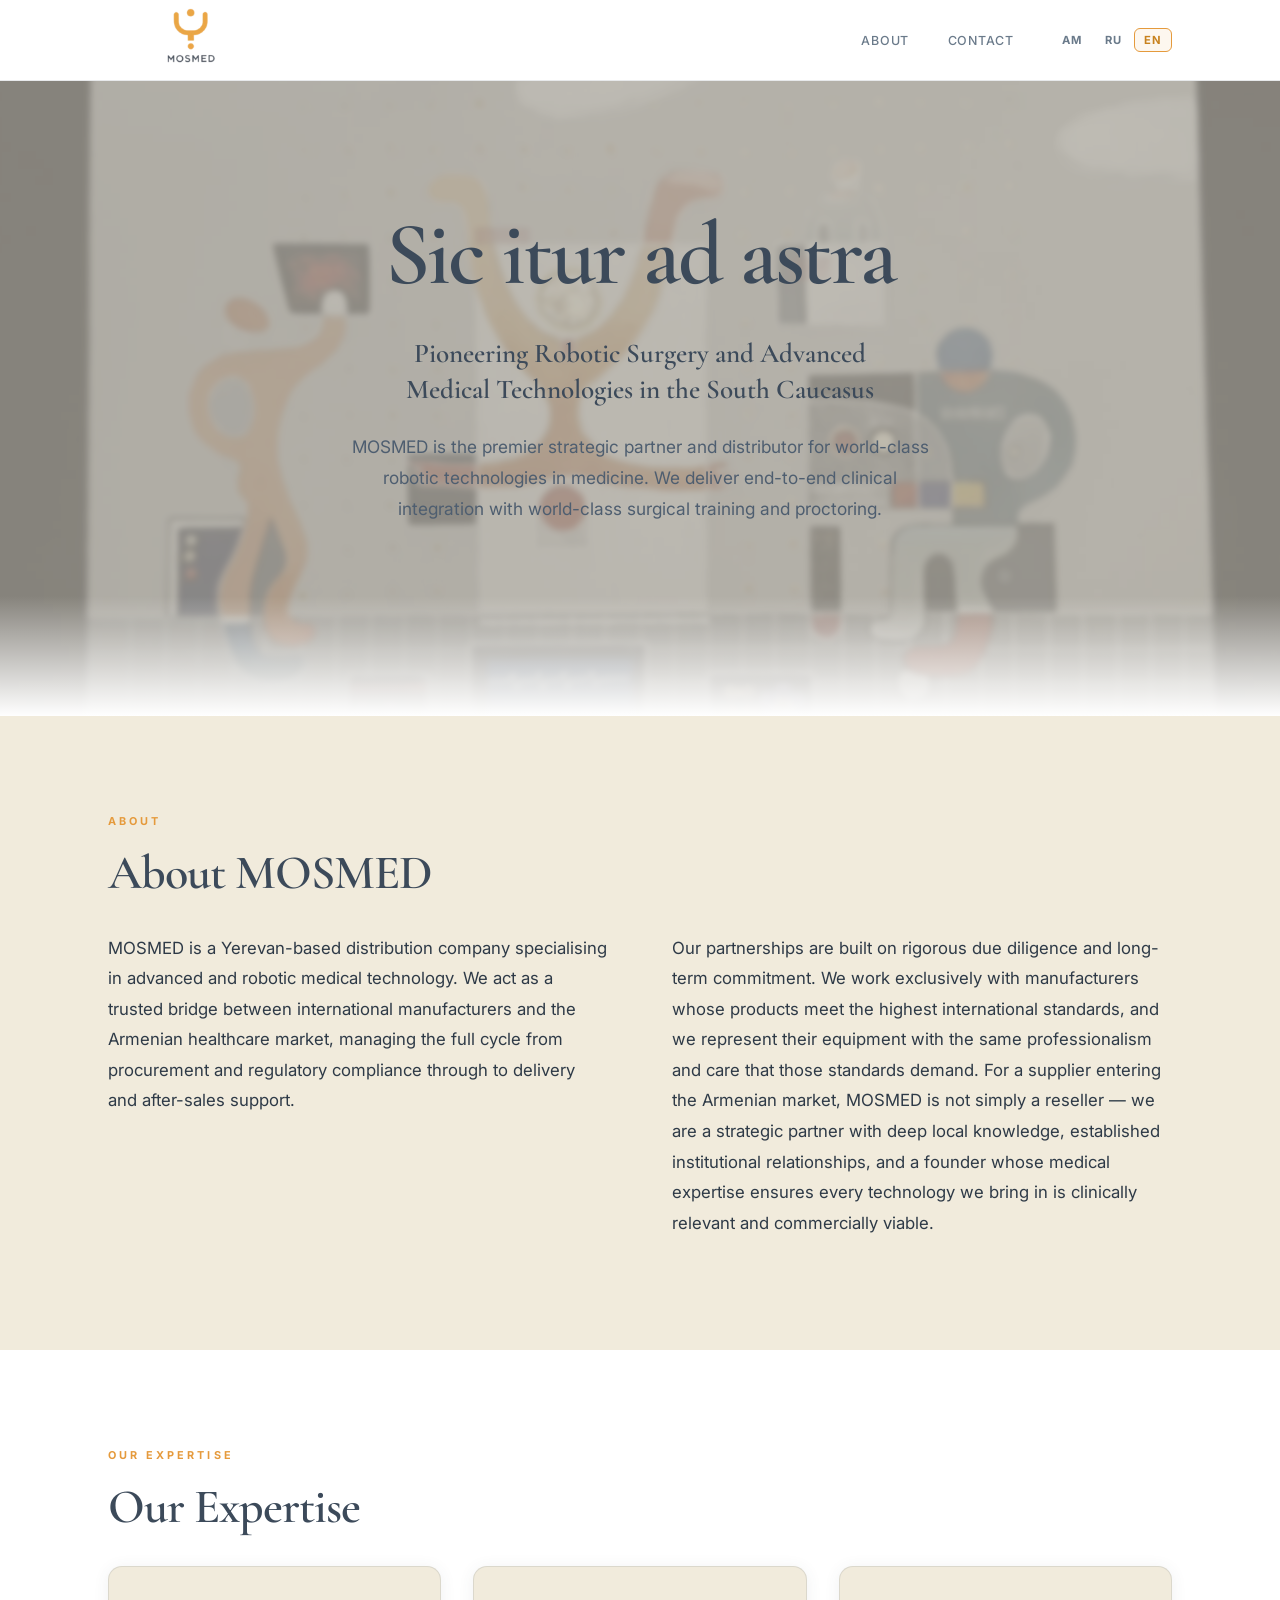
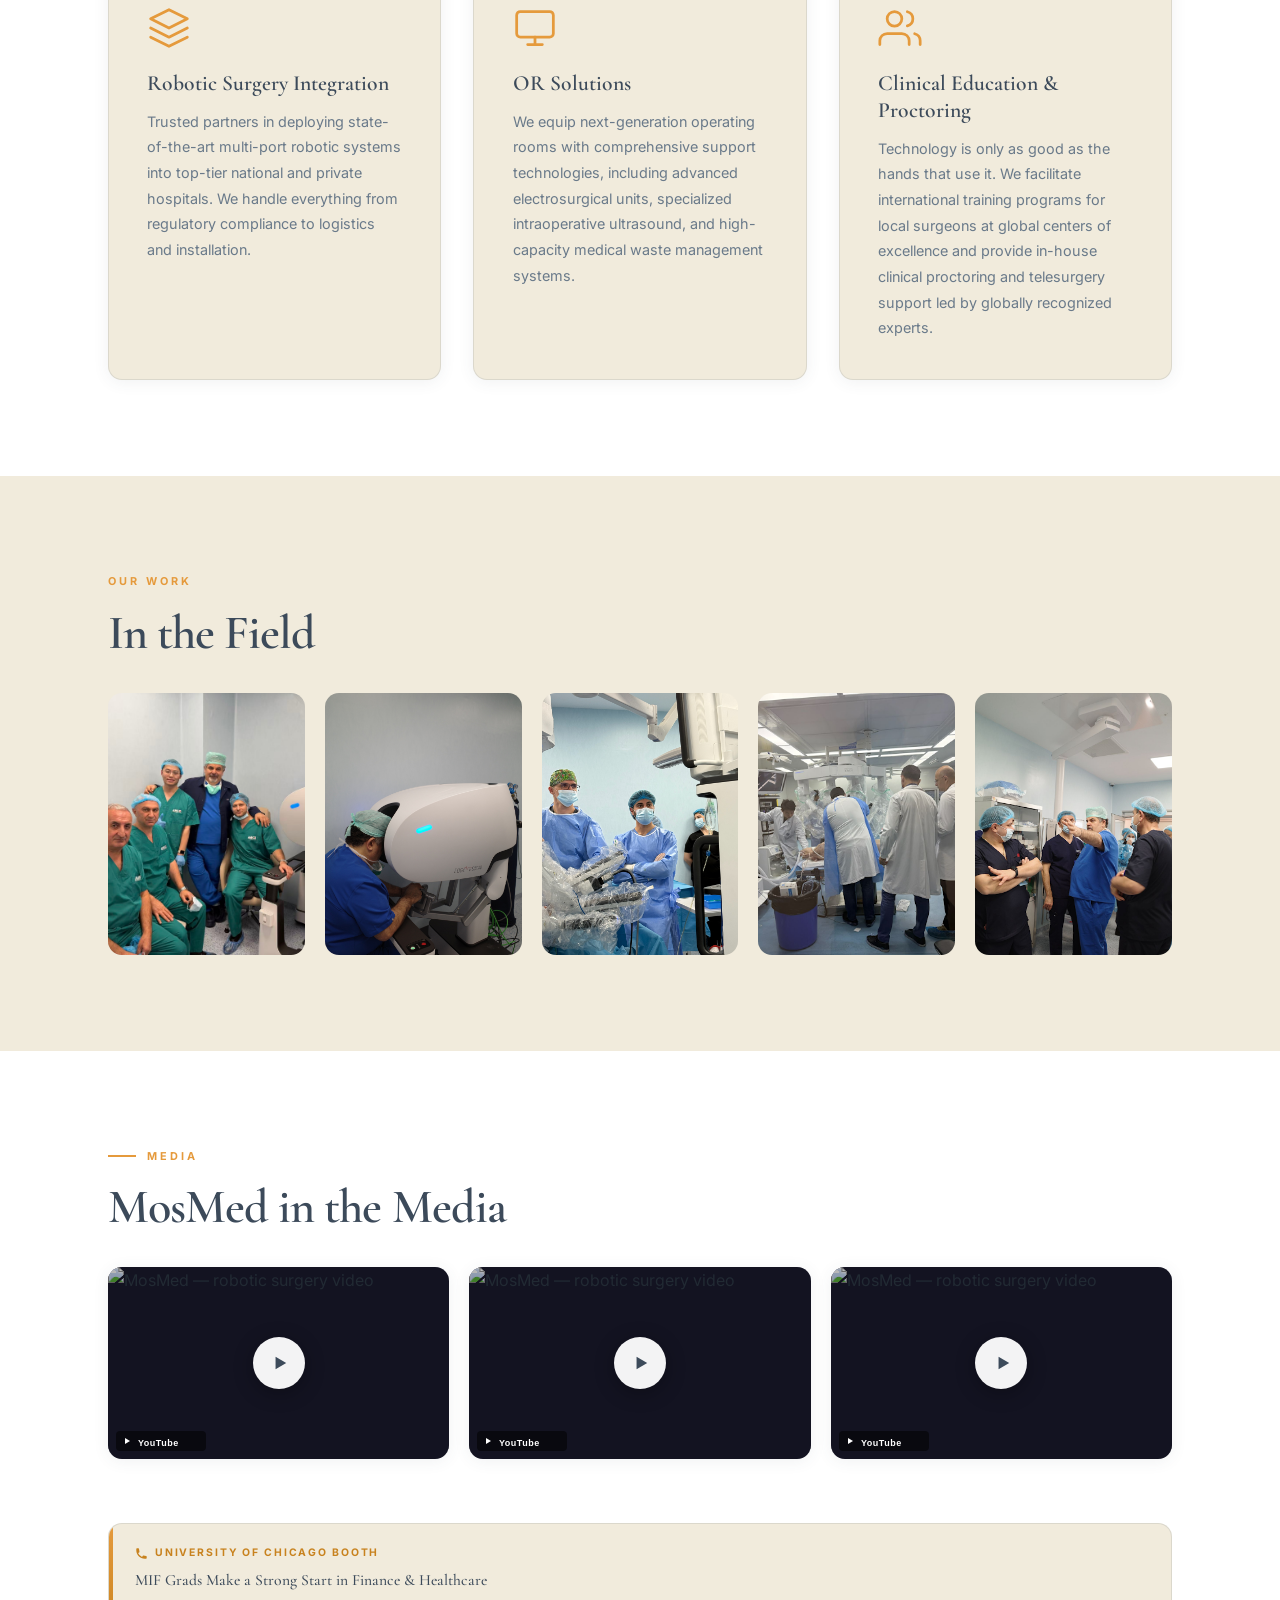
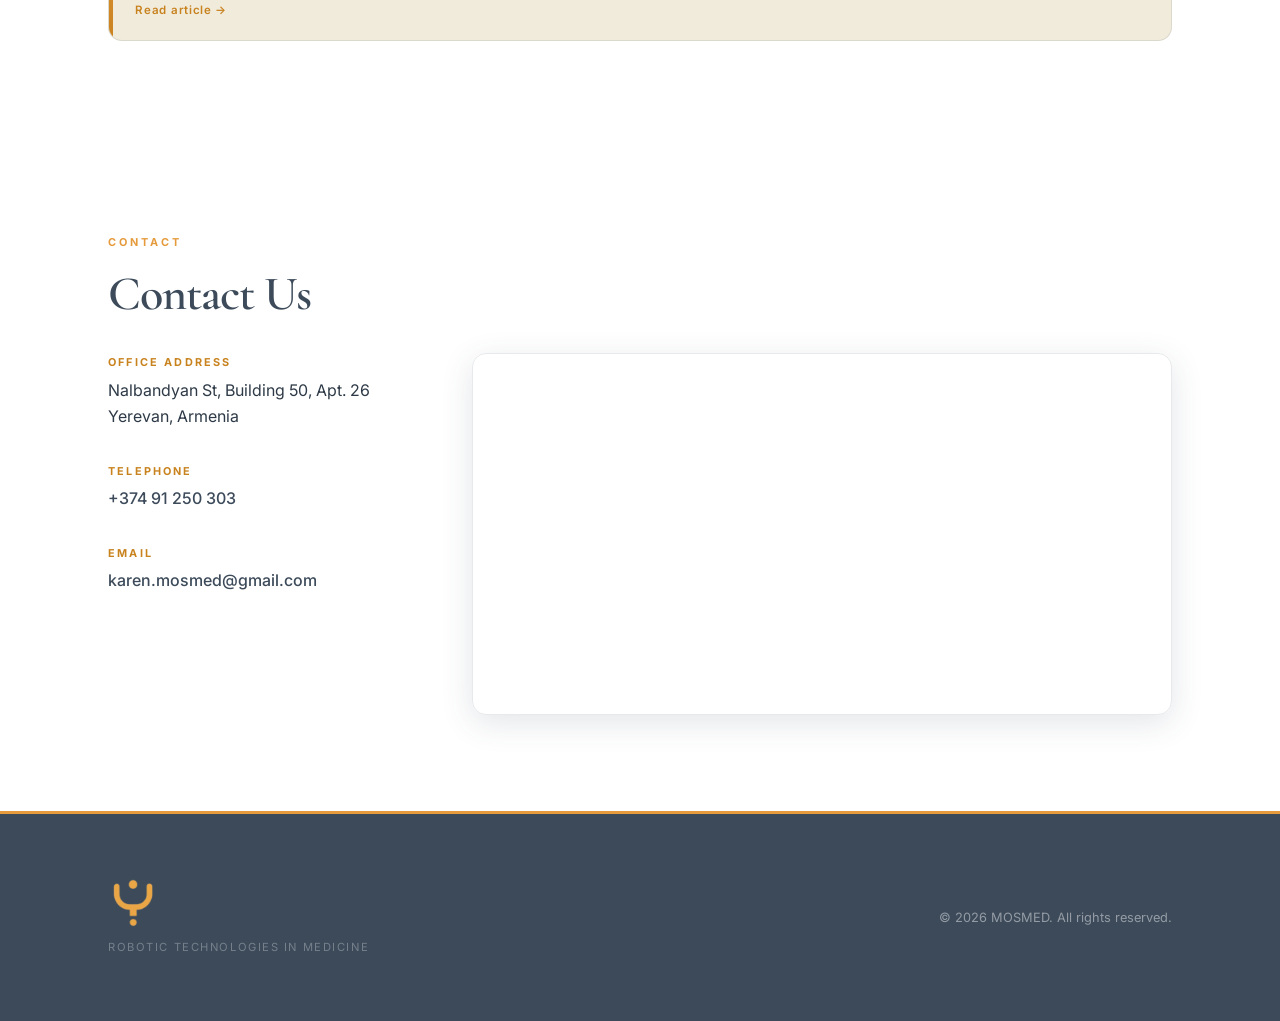
==== index.html @ 870c4216 "Redesign media section: clean video thumbnails + editorial article cards" ====
<!DOCTYPE html>
<html lang="en">
<head>
  <meta charset="UTF-8" />
  <meta name="viewport" content="width=device-width, initial-scale=1.0" />
  <meta name="description" content="MOSMED — trusted Armenian distributor of advanced and robotic medical technology." />
  <title>MOSMED — Robotic Technologies in Medicine</title>

  <!-- Google Fonts: Cormorant Garamond (serif headings) + Inter (body) -->
  <!-- Note: Cormorant Garamond has no Armenian/Cyrillic glyphs.
       CSS font-stack falls back to Noto Serif for AM/RU heading text. -->
  <link rel="preconnect" href="https://fonts.googleapis.com" />
  <link rel="preconnect" href="https://fonts.gstatic.com" crossorigin />
  <link
    href="https://fonts.googleapis.com/css2?family=Cormorant+Garamond:ital,wght@0,400;0,500;0,600;0,700;1,400;1,600&family=Inter:wght@300;400;500;600&family=Noto+Serif:ital,wght@0,400;0,700;1,400&display=swap"
    rel="stylesheet"
  />

  <link rel="stylesheet" href="css/styles.css" />

  <!-- Favicon -->
  <link rel="icon" type="image/x-icon" href="assets/favicon.ico" />
  <link rel="icon" type="image/png" sizes="192x192" href="assets/favicon-192.png" />
  <link rel="apple-touch-icon" href="assets/favicon-192.png" />
</head>

<body>

  <!-- ════════════════════════════════════════════════════════════════════════
       HEADER / NAVBAR
  ════════════════════════════════════════════════════════════════════════ -->
  <header id="site-header" role="banner">
    <nav class="nav container" aria-label="Main navigation">

      <!-- Logo -->
      <a href="#hero" class="nav-logo" aria-label="MOSMED — home">
        <img
          class="logo-img"
          src="assets/images/edited-logo-removebg-preview.png"
          data-i18n-alt="logo_alt"
          alt="MOSMED logo"
        />
        <!-- Shown only if logo.png fails to load -->
        <span class="logo-fallback" aria-hidden="true" style="display:none">MOSMED</span>
      </a>

      <!-- Mobile hamburger -->
      <button
        id="nav-toggle"
        class="nav-toggle"
        aria-controls="nav-menu"
        aria-expanded="false"
        aria-label="Toggle navigation menu"
      >
        <span class="hamburger-bar"></span>
        <span class="hamburger-bar"></span>
        <span class="hamburger-bar"></span>
      </button>

      <!-- Nav links + language switcher -->
      <div id="nav-menu" class="nav-menu">
        <ul class="nav-links" role="list">
          <li><a href="#about" data-i18n="nav_about">About</a></li>
          <li><a href="#contact" data-i18n="nav_contact">Contact</a></li>
        </ul>

        <!-- Language switcher -->
        <div class="lang-switcher" role="group" aria-label="Language selection">
          <button class="lang-btn" data-lang="am" aria-pressed="false">AM</button>
          <button class="lang-btn" data-lang="ru" aria-pressed="false">RU</button>
          <button class="lang-btn lang-btn--active" data-lang="en" aria-pressed="true">EN</button>
        </div>
      </div>

    </nav>
  </header>

  <main>

    <!-- ════════════════════════════════════════════════════════════════════════
         HERO
    ════════════════════════════════════════════════════════════════════════ -->
    <section id="hero" class="hero" aria-label="Hero">
      <div class="hero-bg" aria-hidden="true">
        <img src="assets/images/mosoffice.JPG" alt="" class="hero-bg-img" />
      </div>
      <div class="container hero-inner">

        <!-- Wordmark -->

        <!-- Latin slogan -->
        <h1 class="hero-slogan">
          <span data-i18n="hero_slogan">Sic itur ad astra</span>
        </h1>

        <!-- Positioning statement -->
        <h2 class="hero-tagline" data-i18n="hero_tagline">Pioneering Robotic Surgery and Advanced Medical Technologies in the South Caucasus</h2>
        <p class="hero-body" data-i18n="hero_body">
          MOSMED is the premier strategic partner and distributor for world-class robotic technologies in medicine. We deliver end-to-end clinical integration with world-class surgical training and proctoring.
        </p>

      </div>
    </section>

    <!-- ════════════════════════════════════════════════════════════════════════
         ABOUT
    ════════════════════════════════════════════════════════════════════════ -->
    <section id="about" class="section section--cream" aria-labelledby="about-heading">
      <div class="container">
        <div class="section-label section-label--amber fade-in" aria-hidden="true">About</div>
        <h2 id="about-heading" class="section-heading fade-in" data-i18n="about_heading">
          About MOSMED
        </h2>
        <div class="about-body">
          <p class="body-text fade-in" data-i18n="about_p1">Founded by the Mosoian family in 2025, MOSMED is a Yerevan-based global medical technology integrator specializing in medical robotics.</p>
          <p class="body-text fade-in" data-i18n="about_p2">In a rapidly growing healthcare sector, we recognized that simply delivering equipment is not enough. Our partnerships are built on rigorous due diligence, long-term commitment, and comprehensive clinical support. Led by world-class robotic surgeons and industry experts, we bridge the gap between global MedTech innovators and local healthcare institutions. We ensure that every piece of technology we introduce is backed by robust infrastructure, international training programs, and ongoing clinical proctoring.</p>
        </div>
      </div>
    </section>

    <!-- OUR EXPERTISE -->
    <section id="expertise" class="section section--white" aria-labelledby="expertise-heading">
      <div class="container">
        <div class="section-label section-label--amber fade-in" aria-hidden="true">Our Expertise</div>
        <h2 id="expertise-heading" class="section-heading fade-in" data-i18n="expertise_heading">Our Expertise</h2>
        <div class="expertise-grid">

          <article class="expertise-card fade-in">
            <div class="expertise-icon" aria-hidden="true">
              <svg viewBox="0 0 24 24" fill="none" stroke="currentColor" stroke-width="1.5" stroke-linecap="round" stroke-linejoin="round">
                <path d="M12 2L2 7l10 5 10-5-10-5z"/><path d="M2 17l10 5 10-5"/><path d="M2 12l10 5 10-5"/>
              </svg>
            </div>
            <h3 class="expertise-title" data-i18n="expertise_card1_heading">Robotic Surgery Integration</h3>
            <p class="expertise-body" data-i18n="expertise_card1_body">Trusted partners in deploying state-of-the-art multi-port robotic systems into top-tier national and private hospitals. We handle everything from regulatory compliance to logistics and installation.</p>
          </article>

          <article class="expertise-card fade-in">
            <div class="expertise-icon" aria-hidden="true">
              <svg viewBox="0 0 24 24" fill="none" stroke="currentColor" stroke-width="1.5" stroke-linecap="round" stroke-linejoin="round">
                <rect x="2" y="3" width="20" height="14" rx="2"/><path d="M8 21h8M12 17v4"/>
              </svg>
            </div>
            <h3 class="expertise-title" data-i18n="expertise_card2_heading">OR Solutions</h3>
            <p class="expertise-body" data-i18n="expertise_card2_body">We equip next-generation operating rooms with comprehensive support technologies, including advanced electrosurgical units, specialized intraoperative ultrasound, and high-capacity medical waste management systems.</p>
          </article>

          <article class="expertise-card fade-in">
            <div class="expertise-icon" aria-hidden="true">
              <svg viewBox="0 0 24 24" fill="none" stroke="currentColor" stroke-width="1.5" stroke-linecap="round" stroke-linejoin="round">
                <path d="M17 21v-2a4 4 0 0 0-4-4H5a4 4 0 0 0-4 4v2"/><circle cx="9" cy="7" r="4"/><path d="M23 21v-2a4 4 0 0 0-3-3.87"/><path d="M16 3.13a4 4 0 0 1 0 7.75"/>
              </svg>
            </div>
            <h3 class="expertise-title" data-i18n="expertise_card3_heading">Clinical Education &amp; Proctoring</h3>
            <p class="expertise-body" data-i18n="expertise_card3_body">Technology is only as good as the hands that use it. We facilitate international training programs for local surgeons at global centers of excellence and provide in-house clinical proctoring and telesurgery support led by globally recognized experts.</p>
          </article>

        </div>
      </div>
    </section>



    <!-- ════════════════════════════════════════════════════════════════════════
         GALLERY
    ════════════════════════════════════════════════════════════════════════ -->
    <section id="gallery" class="section section--cream" aria-labelledby="gallery-heading">
      <div class="container">
        <div class="section-label section-label--amber fade-in" aria-hidden="true">Our Work</div>
        <h2 id="gallery-heading" class="section-heading fade-in" data-i18n="gallery_heading">In the Field</h2>
        <div class="gallery-grid">
          <figure class="gallery-item fade-in">
            <img src="assets/images/mosteam.JPG" alt="MOSMED team at Astghik Medical Center" loading="lazy" />
            <figcaption>MosMed team at the surgical robot installation in Astghik Medical Center</figcaption>
          </figure>
          <figure class="gallery-item fade-in">
            <img src="assets/images/Mosboss.JPG" alt="Prof. Mkrtich Mosoian performing surgery" loading="lazy" />
            <figcaption>Prof. Mkrtich Mosoian performing the first robot-assisted prostatectomy in Armenia</figcaption>
          </figure>
          <figure class="gallery-item fade-in">
            <img src="assets/images/mosbystander.JPG" alt="MOSMED clinical specialists during surgery" loading="lazy" />
            <figcaption>MosMed clinical specialists during the surgery</figcaption>
          </figure>
          <figure class="gallery-item fade-in">
            <img src="assets/images/scaryroom.png" alt="Armenian surgeons at international robotic training" loading="lazy" />
            <figcaption>Armenian surgeons attending advanced robotic training in international centers</figcaption>
          </figure>
          <figure class="gallery-item fade-in">
            <img src="assets/images/angryboss.png" alt="Prof. Mkrtich Mosoian leading a proctoring session" loading="lazy" />
            <figcaption>Prof. Mkrtich Mosoian leading a robotic surgery proctoring session in Yerevan</figcaption>
          </figure>
        </div>
      </div>
    </section>

    <!-- ════════════════════════════════════════════════════════════════════════
         MOSMED IN THE MEDIA
    ════════════════════════════════════════════════════════════════════════ -->
    <section id="media" class="section section--white" aria-labelledby="media-heading">
      <div class="container">
        <div class="section-label section-label--amber fade-in" aria-hidden="true">
          <span class="section-label-line"></span>Media
        </div>
        <h2 id="media-heading" class="section-heading fade-in" data-i18n="media_heading">MosMed in the Media</h2>

        <!-- YouTube Videos (always visible) -->
        <div class="media-videos-grid">

          <a href="https://youtu.be/V0QrR3rMJ3w" target="_blank" rel="noopener noreferrer" class="video-card fade-in" aria-label="Watch on YouTube">
            <div class="video-thumb-wrap">
              <img src="https://img.youtube.com/vi/V0QrR3rMJ3w/hqdefault.jpg" alt="MosMed — robotic surgery video" loading="lazy">
              <div class="video-play-overlay">
                <div class="video-play-btn">
                  <svg viewBox="0 0 18 18" fill="none" xmlns="http://www.w3.org/2000/svg"><polygon points="4,2 16,9 4,16" fill="white"/></svg>
                </div>
              </div>
              <div class="video-yt-badge" aria-hidden="true">
                <svg viewBox="0 0 90 20" fill="none" xmlns="http://www.w3.org/2000/svg"><rect width="90" height="20" rx="4" fill="rgba(0,0,0,0.55)"/><path d="M14 10l-5 3V7l5 3z" fill="white"/><text x="22" y="14.5" fill="white" font-family="Arial,sans-serif" font-size="9" font-weight="700" letter-spacing="0.5">YouTube</text></svg>
              </div>
            </div>
          </a>

          <a href="https://youtu.be/y4QfjLz0b0c" target="_blank" rel="noopener noreferrer" class="video-card fade-in" aria-label="Watch on YouTube">
            <div class="video-thumb-wrap">
              <img src="https://img.youtube.com/vi/y4QfjLz0b0c/hqdefault.jpg" alt="MosMed — robotic surgery video" loading="lazy">
              <div class="video-play-overlay">
                <div class="video-play-btn">
                  <svg viewBox="0 0 18 18" fill="none" xmlns="http://www.w3.org/2000/svg"><polygon points="4,2 16,9 4,16" fill="white"/></svg>
                </div>
              </div>
              <div class="video-yt-badge" aria-hidden="true">
                <svg viewBox="0 0 90 20" fill="none" xmlns="http://www.w3.org/2000/svg"><rect width="90" height="20" rx="4" fill="rgba(0,0,0,0.55)"/><path d="M14 10l-5 3V7l5 3z" fill="white"/><text x="22" y="14.5" fill="white" font-family="Arial,sans-serif" font-size="9" font-weight="700" letter-spacing="0.5">YouTube</text></svg>
              </div>
            </div>
          </a>

          <a href="https://youtu.be/8q_7QoxsPYg" target="_blank" rel="noopener noreferrer" class="video-card fade-in" aria-label="Watch on YouTube">
            <div class="video-thumb-wrap">
              <img src="https://img.youtube.com/vi/8q_7QoxsPYg/hqdefault.jpg" alt="MosMed — robotic surgery video" loading="lazy">
              <div class="video-play-overlay">
                <div class="video-play-btn">
                  <svg viewBox="0 0 18 18" fill="none" xmlns="http://www.w3.org/2000/svg"><polygon points="4,2 16,9 4,16" fill="white"/></svg>
                </div>
              </div>
              <div class="video-yt-badge" aria-hidden="true">
                <svg viewBox="0 0 90 20" fill="none" xmlns="http://www.w3.org/2000/svg"><rect width="90" height="20" rx="4" fill="rgba(0,0,0,0.55)"/><path d="M14 10l-5 3V7l5 3z" fill="white"/><text x="22" y="14.5" fill="white" font-family="Arial,sans-serif" font-size="9" font-weight="700" letter-spacing="0.5">YouTube</text></svg>
              </div>
            </div>
          </a>

        </div>

        <!-- Press Articles (language-conditional) -->
        <div class="media-press-grid">

          <a href="https://www.linkedin.com/posts/universityofchicagoboothschoolofbusiness_mif-grads-make-a-strong-start-in-finance-activity-7472664345869492224-_aor?utm_source=share&utm_medium=member_ios&rcm=ACoAADi_QwMBmoriFJmn3-9CRxMLAyPw3o-kLzw" target="_blank" rel="noopener noreferrer" class="media-article-card fade-in" data-lang-show="en">
            <div class="media-article-accent"></div>
            <div class="media-article-inner">
              <span class="media-article-source">
                <svg viewBox="0 0 20 20" fill="currentColor" class="media-article-icon"><path d="M2 3a1 1 0 011-1h2.153a1 1 0 01.986.836l.74 4.435a1 1 0 01-.54 1.06l-1.548.773a11.037 11.037 0 006.105 6.105l.774-1.548a1 1 0 011.059-.54l4.435.74a1 1 0 01.836.986V17a1 1 0 01-1 1h-2C7.82 18 2 12.18 2 5V3z"/></svg>
                University of Chicago Booth
              </span>
              <p class="media-article-title">MIF Grads Make a Strong Start in Finance &amp; Healthcare</p>
              <span class="media-article-cta">Read article <span aria-hidden="true">→</span></span>
            </div>
          </a>

          <a href="https://www.aravot.am/2026/05/06/1554800/?fbclid=IwY2xjawRoE1VleHRuA2FlbQIxMABicmlkETFWMFF4ZDF3azB1TGtoQk8yc3J0YwZhcHBfaWQQMjIyMDM5MTc4ODIwMDg5MgABHlLk91M-aU4vcBNbNMBoioPDv-bez5-khNhWbYjyIuB_VzFN8m2nEVFK8kmZ_aem_GqVDOCikEde9PTWTR5oTYw" target="_blank" rel="noopener noreferrer" class="media-article-card fade-in" data-lang-show="ru am">
            <div class="media-article-accent"></div>
            <div class="media-article-inner">
              <span class="media-article-source">
                <svg viewBox="0 0 20 20" fill="currentColor" class="media-article-icon"><path fill-rule="evenodd" d="M2 5a2 2 0 012-2h8a2 2 0 012 2v10a2 2 0 002 2H4a2 2 0 01-2-2V5zm3 1h6v4H5V6zm6 6H5v2h6v-2z" clip-rule="evenodd"/><path d="M15 7h1a2 2 0 012 2v5.5a1.5 1.5 0 01-3 0V7z"/></svg>
                <span data-i18n="press_article1_source">Aravot.am</span>
              </span>
              <p class="media-article-title" data-i18n="press_article1_title">First Robot-Assisted Surgery Performed in Armenia</p>
              <span class="media-article-cta">Read article <span aria-hidden="true">→</span></span>
            </div>
          </a>

          <a href="https://med.news.am/rus/news/40424/v-mc-astkhik-uzhe-provodyat-operacii-s-primeneniem-khirurgicheskogo-robota.html" target="_blank" rel="noopener noreferrer" class="media-article-card fade-in" data-lang-show="ru am">
            <div class="media-article-accent"></div>
            <div class="media-article-inner">
              <span class="media-article-source">
                <svg viewBox="0 0 20 20" fill="currentColor" class="media-article-icon"><path fill-rule="evenodd" d="M2 5a2 2 0 012-2h8a2 2 0 012 2v10a2 2 0 002 2H4a2 2 0 01-2-2V5zm3 1h6v4H5V6zm6 6H5v2h6v-2z" clip-rule="evenodd"/><path d="M15 7h1a2 2 0 012 2v5.5a1.5 1.5 0 01-3 0V7z"/></svg>
                <span data-i18n="press_article2_source">Med.News.am</span>
              </span>
              <p class="media-article-title" data-i18n="press_article2_title">Astkhik Medical Center Now Performs Surgeries with a Surgical Robot</p>
              <span class="media-article-cta">Read article <span aria-hidden="true">→</span></span>
            </div>
          </a>

        </div>
      </div>
    </section>

    <!-- ════════════════════════════════════════════════════════════════════════
         CONTACT
    ════════════════════════════════════════════════════════════════════════ -->
    <section id="contact" class="section section--white" aria-labelledby="contact-heading">
      <div class="container">
        <div class="section-label section-label--amber fade-in" aria-hidden="true">Contact</div>
        <h2 id="contact-heading" class="section-heading fade-in" data-i18n="contact_heading">
          Contact Us
        </h2>


        <div class="contact-grid">

          <!-- Details -->
          <div class="contact-details fade-in">

            <div class="contact-item">
              <span class="contact-label" data-i18n="contact_address_label">Office Address</span>
              <address class="contact-value" data-i18n="contact_address" data-i18n-html="true">
                Nalbandyan St, Building 50, Apt. 26<br>Yerevan, Armenia
              </address>
            </div>

            <div class="contact-item">
              <span class="contact-label" data-i18n="contact_phone_label">Telephone</span>
              <!--
                PHONE: Replace the href value and text content below,
                or update contact_phone in js/translations.js.
              -->
              <a href="tel:+37491250303" class="contact-value contact-link" data-i18n="contact_phone">
                +374 91 250 303
              </a>
            </div>

            <div class="contact-item">
              <span class="contact-label" data-i18n="contact_email_label">Email</span>
              <!--
                EMAIL: Replace the href value and text content below,
                or update contact_email in js/translations.js.
              -->
              <a href="mailto:karen.mosmed@gmail.com" class="contact-value contact-link" data-i18n="contact_email">
                karen.mosmed@gmail.com
              </a>
            </div>

          </div>

          <!-- Map -->
          <div class="contact-map fade-in">
            <iframe
              data-i18n-title="map_title"
              title="MOSMED office location"
              src="https://www.google.com/maps/embed?pb=!1m18!1m12!1m3!1d775.8!2d44.5138!3d40.1852!2m3!1f0!2f0!3f0!3m2!1i1024!2i768!4f13.1!3m3!1m2!1s0x406abd26b6f00001%3A0x0!2sNalbandyan+St+50%2C+Yerevan%2C+Armenia!5e0!3m2!1sen!2s!4v1"
              width="100%"
              height="360"
              style="border:0;"
              allowfullscreen=""
              loading="lazy"
              referrerpolicy="no-referrer-when-downgrade"
            ></iframe>
          </div>

        </div>
      </div>
    </section>

  </main>

  <!-- ════════════════════════════════════════════════════════════════════════
       FOOTER
  ════════════════════════════════════════════════════════════════════════ -->
  <footer id="site-footer" role="contentinfo">
    <div class="container footer-inner">

      <div class="footer-brand">
        <a href="#hero" class="nav-logo footer-logo" aria-label="MOSMED — back to top">
          <img
            class="logo-img"
            src="assets/images/logowithouttext.png"
            data-i18n-alt="logo_alt"
            alt="MOSMED logo"
          />
          <span class="logo-fallback" style="display:none" aria-hidden="true">MOSMED</span>
        </a>
        <p class="footer-tagline" data-i18n="footer_tagline">Robotic technologies in medicine</p>
      </div>

      <p class="footer-copyright" data-i18n="footer_copyright">© 2025 MOSMED. All rights reserved.</p>

    </div>
  </footer>

  <!-- Scripts -->
  <script src="js/translations.js"></script>
  <script src="js/main.js"></script>
</body>
</html>
---- css/styles.css ----
/* MOSMED — styles.css */

:root {
  --color-amber:       #E59A3C;
  --color-amber-dark:  #C8821E;
  --color-amber-pale:  rgba(229, 154, 60, 0.08);
  --color-slate:       #3C4A5A;
  --color-slate-mid:   #4E5E70;
  --color-slate-light: #6A7A8A;
  --color-cream:       #F1EBDC;
  --color-cream-dark:  #E8DFC8;
  --color-white:       #FFFFFF;
  --color-body:        #2E3A47;
  --color-border:      rgba(60, 74, 90, 0.12);
  --color-shadow-sm:   rgba(60, 74, 90, 0.08);
  --color-shadow-md:   rgba(60, 74, 90, 0.14);
  --color-shadow-lg:   rgba(60, 74, 90, 0.20);
  --font-serif: 'Cormorant Garamond', 'Noto Serif', Georgia, serif;
  --font-sans:  'Inter', system-ui, -apple-system, sans-serif;
  --space-sm:  1rem; --space-md: 2rem; --space-lg: 4rem;
  --space-xl: 6rem; --space-2xl: 9rem;
  --container-max: 1160px;
  --container-pad: clamp(1.5rem, 5vw, 3rem);
  --radius-sm: 8px; --radius-md: 14px;
  --ease: 220ms ease;
}

*, *::before, *::after { box-sizing: border-box; margin: 0; padding: 0; }
html { scroll-behavior: smooth; font-size: 16px; }
body { font-family: var(--font-sans); color: var(--color-body); background: var(--color-cream); line-height: 1.7; -webkit-font-smoothing: antialiased; overflow-x: hidden; }
img, svg { display: block; max-width: 100%; }
a { color: inherit; text-decoration: none; }
ul { list-style: none; }
address { font-style: normal; }

.container { width: 100%; max-width: var(--container-max); margin-inline: auto; padding-inline: var(--container-pad); }

:lang(hy) .section-heading, :lang(hy) .hero-slogan, :lang(hy) .founder-name, :lang(hy) .card-heading,
:lang(ru) .section-heading, :lang(ru) .hero-slogan, :lang(ru) .founder-name, :lang(ru) .card-heading { font-family: 'Noto Serif', Georgia, serif; }

.section-heading { font-family: var(--font-serif); font-size: clamp(2rem, 4vw, 3rem); font-weight: 600; color: var(--color-slate); letter-spacing: -0.02em; line-height: 1.12; margin-bottom: var(--space-md); }
.body-text { font-size: clamp(0.95rem, 1.4vw, 1.05rem); color: var(--color-body); line-height: 1.82; max-width: 70ch; margin-bottom: var(--space-sm); }

.section-label { display: flex; align-items: center; gap: 0.7rem; font-size: 0.68rem; font-weight: 700; letter-spacing: 0.28em; text-transform: uppercase; color: var(--color-amber); margin-bottom: 1rem; }
.section-label-line { display: block; width: 28px; height: 1.5px; background: var(--color-amber); flex-shrink: 0; }

/* ── Header ── */
#site-header { position: sticky; top: 0; z-index: 100; background: var(--color-white); border-bottom: 1px solid var(--color-border); transition: box-shadow var(--ease); }
#site-header.header--scrolled { box-shadow: 0 4px 28px var(--color-shadow-md); }
.nav { display: flex; align-items: center; justify-content: space-between; gap: var(--space-md); height: 80px; }
.nav-logo { flex-shrink: 0; display: flex; align-items: center; }
.nav-logo .logo-img { height: 170px; width: auto; }
.footer-logo .logo-img { height: 50px; width: auto; }
.logo-fallback { font-family: var(--font-serif); font-size: 1.7rem; font-weight: 700; color: var(--color-slate); letter-spacing: 0.1em; }
.nav-links { display: flex; gap: clamp(1.5rem, 3vw, 2.5rem); }
.nav-links a { font-size: 0.78rem; font-weight: 500; letter-spacing: 0.06em; text-transform: uppercase; color: var(--color-slate-light); position: relative; padding-bottom: 3px; transition: color var(--ease); }
.nav-links a::after { content: ''; position: absolute; bottom: -2px; left: 0; width: 0; height: 1.5px; background: var(--color-amber); transition: width var(--ease); }
.nav-links a:hover { color: var(--color-slate); }
.nav-links a:hover::after { width: 100%; }
.lang-switcher { display: flex; align-items: center; gap: 3px; }
.lang-btn { background: transparent; border: 1.5px solid transparent; border-radius: 6px; font-family: var(--font-sans); font-size: 0.7rem; font-weight: 700; letter-spacing: 0.07em; color: var(--color-slate-light); padding: 4px 9px; cursor: pointer; transition: color var(--ease), border-color var(--ease), background var(--ease); }
.lang-btn:hover { color: var(--color-slate); border-color: var(--color-border); }
.lang-btn--active { color: var(--color-amber-dark); border-color: var(--color-amber); background: var(--color-amber-pale); }
.nav-menu { display: flex; align-items: center; gap: clamp(1.5rem, 3vw, 2.5rem); }
.nav-toggle { display: none; flex-direction: column; justify-content: center; gap: 5px; background: none; border: none; cursor: pointer; padding: 6px; width: 40px; height: 40px; border-radius: var(--radius-sm); transition: background var(--ease); }
.nav-toggle:hover { background: rgba(60,74,90,0.06); }
.hamburger-bar { display: block; height: 1.5px; width: 22px; background: var(--color-slate); transition: transform var(--ease), opacity var(--ease); transform-origin: center; }
.nav-toggle--open .hamburger-bar:nth-child(1) { transform: translateY(6.5px) rotate(45deg); }
.nav-toggle--open .hamburger-bar:nth-child(2) { opacity: 0; }
.nav-toggle--open .hamburger-bar:nth-child(3) { transform: translateY(-6.5px) rotate(-45deg); }

/* ── Hero ── */
.hero { position: relative; background: var(--color-cream); padding-block: clamp(5rem, 10vw, 8rem); overflow: hidden; isolation: isolate; }
.hero-bg { position: absolute; inset: 0; z-index: 0; }
.hero-bg-img { width: 100%; height: 100%; object-fit: cover; object-position: center; filter: blur(3px) brightness(0.55) saturate(0.6); transform: scale(1.05); }
.hero-bg::after { content: ''; position: absolute; inset: 0; background: rgba(241, 235, 220, 0.55); }
.hero::before { content: ''; position: absolute; top: -20%; right: -10%; width: min(700px, 90vw); height: min(700px, 90vw); border-radius: 50%; background: radial-gradient(circle, rgba(229,154,60,0.13) 0%, transparent 65%); pointer-events: none; }
.hero::after { content: ''; position: absolute; bottom: 0; left: 0; width: 100%; height: 120px; background: linear-gradient(to bottom, transparent, var(--color-white)); pointer-events: none; }
.hero-inner { position: relative; z-index: 1; display: flex; flex-direction: column; align-items: center; text-align: center; gap: 1.5rem; }
.hero-text { display: flex; flex-direction: column; align-items: flex-start; }
.hero-eyebrow { display: flex; align-items: center; gap: 0.75rem; font-size: 0.68rem; font-weight: 700; letter-spacing: 0.28em; text-transform: uppercase; color: var(--color-amber); margin-bottom: 1.5rem; }
.hero-eyebrow-line { display: block; width: 32px; height: 1.5px; background: var(--color-amber); flex-shrink: 0; }
.hero-slogan { font-family: var(--font-serif); font-size: clamp(3.2rem, 7vw, 6rem); font-weight: 600; color: var(--color-slate); line-height: 1.02; letter-spacing: -0.03em; margin-bottom: 0.75rem; }
:lang(hy) .hero-slogan, :lang(ru) .hero-slogan { font-family: 'Noto Serif', Georgia, serif; font-size: clamp(2.4rem, 5.5vw, 4.8rem); }
.hero-translation { font-family: var(--font-serif); font-size: clamp(1rem, 1.8vw, 1.25rem); font-style: italic; color: var(--color-amber-dark); margin-bottom: var(--space-lg); }
:lang(hy) .hero-translation, :lang(ru) .hero-translation { font-family: 'Noto Serif', Georgia, serif; }
.hero-body { font-size: clamp(1rem, 1.6vw, 1.08rem); line-height: 1.8; color: var(--color-slate-mid); max-width: 54ch; margin-bottom: var(--space-lg); }
.hero-logo-wrap { flex-shrink: 0; display: flex; align-items: center; justify-content: center; }
.hero-logo-img { height: clamp(200px, 28vw, 360px); width: auto; opacity: 0.92; filter: drop-shadow(0 16px 40px rgba(60,74,90,0.12)); }

/* ── Expertise ── */
.expertise-grid { display: grid; grid-template-columns: repeat(auto-fit, minmax(260px, 1fr)); gap: 2rem; margin-top: var(--space-md); }
.expertise-card { background: var(--color-cream); border-radius: var(--radius-md); padding: clamp(1.75rem, 3vw, 2.5rem); border: 1px solid var(--color-border); box-shadow: 0 2px 16px var(--color-shadow-sm); transition: transform var(--ease), box-shadow var(--ease); }
.expertise-card:hover { transform: translateY(-4px); box-shadow: 0 12px 36px var(--color-shadow-md); }
.expertise-icon { width: 44px; height: 44px; color: var(--color-amber); margin-bottom: 1.25rem; }
.expertise-icon svg { width: 100%; height: 100%; }
.expertise-title { font-family: var(--font-serif); font-size: 1.35rem; font-weight: 600; color: var(--color-slate); margin-bottom: 0.75rem; line-height: 1.25; }
:lang(hy) .expertise-title, :lang(ru) .expertise-title { font-family: 'Noto Serif', Georgia, serif; }
.expertise-body { font-size: 0.9rem; color: var(--color-slate-light); line-height: 1.78; }

/* ── Hero tagline ── */
.hero-tagline { font-family: var(--font-serif); font-size: clamp(1.2rem, 2.5vw, 1.7rem); font-weight: 600; color: var(--color-slate); line-height: 1.3; max-width: 38ch; }
:lang(hy) .hero-tagline, :lang(ru) .hero-tagline { font-family: 'Noto Serif', Georgia, serif; }

/* ── Gallery ── */
.gallery-grid { display: grid; grid-template-columns: repeat(2, 1fr); gap: 1rem; margin-top: var(--space-md); }
@media (min-width: 768px) { .gallery-grid { grid-template-columns: repeat(3, 1fr); gap: 1.25rem; } }
@media (min-width: 1024px) { .gallery-grid { grid-template-columns: repeat(5, 1fr); } }
.gallery-item { position: relative; overflow: hidden; border-radius: var(--radius-md); aspect-ratio: 3/4; margin: 0; background: var(--color-slate); }
.gallery-item img { width: 100%; height: 100%; object-fit: cover; object-position: center; transition: transform 500ms ease; display: block; }
.gallery-item:hover img { transform: scale(1.07); }
.gallery-item figcaption { position: absolute; bottom: 0; left: 0; right: 0; padding: 0.75rem 0.85rem; background: linear-gradient(to top, rgba(30,34,44,0.88) 0%, transparent 100%); color: rgba(255,255,255,0.92); font-size: 0.72rem; line-height: 1.45; font-weight: 400; letter-spacing: 0.01em; transform: translateY(4px); opacity: 0; transition: opacity 350ms ease, transform 350ms ease; }
.gallery-item:hover figcaption { opacity: 1; transform: translateY(0); }

/* ── Press ── */
.press-grid { display: grid; grid-template-columns: 1fr; gap: 1rem; margin-top: var(--space-md); }
@media (min-width: 640px) { .press-grid { grid-template-columns: repeat(2, 1fr); } }
.press-card { display: flex; flex-direction: column; gap: 0.5rem; padding: 1.5rem 1.75rem; border-radius: var(--radius-md); border: 1px solid var(--color-border); background: var(--color-cream); text-decoration: none; transition: border-color var(--ease), box-shadow var(--ease), transform var(--ease); position: relative; }
.press-card:hover { border-color: var(--color-amber); box-shadow: 0 8px 28px var(--color-shadow-md); transform: translateY(-3px); }
.press-source { font-size: 0.65rem; font-weight: 700; letter-spacing: 0.18em; text-transform: uppercase; color: var(--color-amber-dark); }
.press-title { font-family: var(--font-serif); font-size: 1rem; font-weight: 500; color: var(--color-slate); line-height: 1.45; flex: 1; }
:lang(hy) .press-title, :lang(ru) .press-title { font-family: 'Noto Serif', Georgia, serif; }
.press-arrow { font-size: 1rem; color: var(--color-amber); align-self: flex-end; transition: transform var(--ease); }
.press-card:hover .press-arrow { transform: translateX(4px); }

/* ── Media section ── */
.media-videos-grid { display: grid; grid-template-columns: repeat(3, 1fr); gap: 1.25rem; margin-top: var(--space-md); margin-bottom: var(--space-lg); }
@media (max-width: 767px) { .media-videos-grid { grid-template-columns: 1fr; gap: 1rem; } }
@media (min-width: 480px) and (max-width: 767px) { .media-videos-grid { grid-template-columns: repeat(2, 1fr); } }

.video-card { display: block; text-decoration: none; border-radius: var(--radius-md); overflow: hidden; box-shadow: 0 2px 16px var(--color-shadow-sm); transition: transform 300ms ease, box-shadow 300ms ease; }
.video-card:hover { transform: translateY(-4px); box-shadow: 0 12px 36px var(--color-shadow-md); }
.video-thumb-wrap { position: relative; aspect-ratio: 16/9; overflow: hidden; background: #1a1a2e; }
.video-thumb-wrap img { width: 100%; height: 100%; object-fit: cover; display: block; transition: transform 400ms ease; }
.video-card:hover .video-thumb-wrap img { transform: scale(1.04); }
.video-play-overlay { position: absolute; inset: 0; display: flex; align-items: center; justify-content: center; background: rgba(0,0,0,0.28); transition: background 280ms ease; }
.video-card:hover .video-play-overlay { background: rgba(0,0,0,0.15); }
.video-play-btn { width: 52px; height: 52px; border-radius: 50%; background: rgba(255,255,255,0.95); display: flex; align-items: center; justify-content: center; box-shadow: 0 4px 20px rgba(0,0,0,0.3); transition: transform 280ms ease, background 280ms ease; }
.video-card:hover .video-play-btn { transform: scale(1.1); background: #fff; }
.video-play-btn svg { width: 16px; height: 16px; margin-left: 3px; }
.video-play-btn polygon { fill: var(--color-slate); }
.video-yt-badge { position: absolute; bottom: 8px; left: 8px; }
.video-yt-badge svg { height: 20px; width: 90px; }

.media-press-grid { display: grid; grid-template-columns: repeat(auto-fit, minmax(260px, 1fr)); gap: 1rem; }

.media-article-card { display: flex; text-decoration: none; border-radius: var(--radius-md); overflow: hidden; background: var(--color-cream); border: 1px solid var(--color-border); transition: border-color 280ms ease, box-shadow 280ms ease, transform 280ms ease; }
.media-article-card:hover { border-color: var(--color-amber); box-shadow: 0 8px 28px var(--color-shadow-md); transform: translateY(-3px); }
.media-article-accent { width: 4px; flex-shrink: 0; background: linear-gradient(to bottom, var(--color-amber), var(--color-amber-dark)); }
.media-article-inner { display: flex; flex-direction: column; gap: 0.5rem; padding: 1.25rem 1.4rem; flex: 1; }
.media-article-source { display: flex; align-items: center; gap: 0.4rem; font-size: 0.65rem; font-weight: 700; letter-spacing: 0.18em; text-transform: uppercase; color: var(--color-amber-dark); }
.media-article-icon { width: 13px; height: 13px; flex-shrink: 0; }
.media-article-title { font-family: var(--font-serif); font-size: 0.98rem; font-weight: 500; color: var(--color-slate); line-height: 1.45; flex: 1; }
:lang(hy) .media-article-title, :lang(ru) .media-article-title { font-family: 'Noto Serif', Georgia, serif; }
.media-article-cta { font-size: 0.72rem; font-weight: 600; letter-spacing: 0.06em; color: var(--color-amber-dark); transition: letter-spacing 280ms ease; }
.media-article-card:hover .media-article-cta { letter-spacing: 0.1em; }

/* ── Button ── */
.btn { display: inline-flex; align-items: center; font-family: var(--font-sans); font-size: 0.78rem; font-weight: 700; letter-spacing: 0.1em; text-transform: uppercase; border: none; border-radius: var(--radius-sm); padding: 0.9rem 2.2rem; cursor: pointer; transition: background var(--ease), transform 150ms ease, box-shadow var(--ease); }
.btn--primary { background: var(--color-amber); color: var(--color-white); box-shadow: 0 4px 20px rgba(229,154,60,0.30); }
.btn--primary:hover { background: var(--color-amber-dark); transform: translateY(-2px); box-shadow: 0 8px 28px rgba(200,130,30,0.36); }
.btn--primary:active { transform: translateY(0); }

/* ── Sections ── */
.section { padding-block: clamp(4rem, 8vw, var(--space-xl)); }
.section--white { background: var(--color-white); }
.section--cream { background: var(--color-cream); }

.body-text--lead { font-family: var(--font-serif) !important; font-size: clamp(1.15rem, 2vw, 1.42rem) !important; font-style: italic; color: var(--color-slate) !important; line-height: 1.65; max-width: 85ch; padding-bottom: var(--space-lg); border-bottom: 1px solid var(--color-border); margin-bottom: var(--space-lg); }
@media (min-width: 900px) { .about-body { display: grid; grid-template-columns: 1fr 1fr; column-gap: var(--space-lg); } .about-body .body-text--lead { grid-column: 1 / -1; } }

/* ── Founder ── */
.founder-grid { display: grid; grid-template-columns: 1fr; gap: var(--space-lg); margin-top: var(--space-md); }
@media (min-width: 768px) { .founder-grid { grid-template-columns: 290px 1fr; align-items: start; gap: clamp(3rem, 6vw, 6rem); } }
.founder-photo-wrap { position: relative; }
.founder-photo-wrap::after { content: ''; position: absolute; top: 18px; left: 18px; right: -18px; bottom: -18px; border: 2px solid var(--color-amber); border-radius: var(--radius-md); opacity: 0.28; z-index: 0; }
.founder-photo { width: 100%; aspect-ratio: 3/4; object-fit: cover; object-position: top center; border-radius: var(--radius-md); box-shadow: 0 16px 48px var(--color-shadow-lg); position: relative; z-index: 1; }
.founder-photo-fallback { width: 100%; aspect-ratio: 3/4; background: var(--color-cream-dark); border-radius: var(--radius-md); display: flex; align-items: center; justify-content: center; color: var(--color-border); position: relative; z-index: 1; }
.founder-name { font-family: var(--font-serif); font-size: clamp(1.7rem, 3vw, 2.5rem); font-weight: 600; color: var(--color-slate); line-height: 1.15; margin-bottom: 0.3rem; }
:lang(hy) .founder-name, :lang(ru) .founder-name { font-family: 'Noto Serif', Georgia, serif; }
.founder-title { font-size: 0.76rem; font-weight: 700; letter-spacing: 0.14em; text-transform: uppercase; color: var(--color-amber-dark); margin-bottom: var(--space-md); }
.founder-quote { margin-top: var(--space-md); padding: 1.25rem 1.5rem; border-left: 3px solid var(--color-amber); background: var(--color-amber-pale); border-radius: 0 var(--radius-sm) var(--radius-sm) 0; }
.founder-quote p { font-family: var(--font-serif); font-size: clamp(1.05rem, 1.6vw, 1.18rem); font-style: italic; color: var(--color-slate); line-height: 1.65; }
:lang(hy) .founder-quote p, :lang(ru) .founder-quote p { font-family: 'Noto Serif', Georgia, serif; }

/* ── Cards ── */
.cards-grid { display: grid; grid-template-columns: repeat(auto-fit, minmax(240px, 1fr)); gap: 1.5rem; margin-top: var(--space-md); }
.card { background: var(--color-cream); border-radius: var(--radius-md); padding: clamp(1.75rem, 3vw, 2.5rem); border: 1px solid rgba(229,154,60,0.15); box-shadow: 0 2px 16px var(--color-shadow-sm); position: relative; overflow: hidden; transition: transform var(--ease), box-shadow var(--ease); }
.card::before { content: ''; position: absolute; top: 0; left: 0; right: 0; height: 3px; background: linear-gradient(90deg, var(--color-amber), var(--color-amber-dark)); transform: scaleX(0); transform-origin: left; transition: transform 320ms ease; border-radius: var(--radius-md) var(--radius-md) 0 0; }
.card:hover { transform: translateY(-5px); box-shadow: 0 16px 40px var(--color-shadow-md); }
.card:hover::before { transform: scaleX(1); }
.card-icon { width: 40px; height: 40px; margin-bottom: 1.25rem; color: var(--color-amber); }
.card-icon svg { width: 100%; height: 100%; }
.card-heading { font-family: var(--font-serif); font-size: 1.3rem; font-weight: 600; color: var(--color-slate); margin-bottom: 0.6rem; line-height: 1.25; }
:lang(hy) .card-heading, :lang(ru) .card-heading { font-family: 'Noto Serif', Georgia, serif; }
.card-body { font-size: 0.88rem; color: var(--color-slate-light); line-height: 1.75; }

/* ── Contact ── */
.contact-intro { margin-bottom: var(--space-lg); color: var(--color-slate-mid); font-size: 1.05rem; }
.contact-grid { display: grid; grid-template-columns: 1fr; gap: var(--space-lg); }
@media (min-width: 768px) { .contact-grid { grid-template-columns: 300px 1fr; align-items: start; } }
.contact-details { display: flex; flex-direction: column; gap: var(--space-md); }
.contact-item { display: flex; flex-direction: column; gap: 5px; }
.contact-label { font-size: 0.68rem; font-weight: 700; letter-spacing: 0.2em; text-transform: uppercase; color: var(--color-amber-dark); }
.contact-value { font-size: 1rem; color: var(--color-body); line-height: 1.65; }
.contact-link { color: var(--color-slate); font-weight: 500; transition: color var(--ease); }
.contact-link:hover { color: var(--color-amber-dark); }
.contact-map { border-radius: var(--radius-md); overflow: hidden; box-shadow: 0 8px 32px var(--color-shadow-md); border: 1px solid var(--color-border); }
.contact-map iframe { display: block; }

/* ── Footer ── */
#site-footer { background: var(--color-slate); color: rgba(255,255,255,0.45); padding-block: var(--space-lg); border-top: 3px solid var(--color-amber); }
.footer-inner { display: flex; flex-wrap: wrap; align-items: center; justify-content: space-between; gap: var(--space-md); }
.footer-brand { display: flex; flex-direction: column; gap: 0.6rem; }
.footer-logo .logo-fallback { color: var(--color-white); font-size: 1.3rem; }
.footer-tagline { font-size: 0.7rem; letter-spacing: 0.14em; text-transform: uppercase; color: rgba(255,255,255,0.3); }
.footer-copyright { font-size: 0.8rem; }
.lang-switcher--footer .lang-btn { color: rgba(255,255,255,0.35); }
.lang-switcher--footer .lang-btn:hover { color: rgba(255,255,255,0.8); border-color: rgba(255,255,255,0.2); }
.lang-switcher--footer .lang-btn--active { color: var(--color-amber); border-color: var(--color-amber); background: rgba(229,154,60,0.1); }

/* ── Animations ── */
.fade-in { opacity: 0; transform: translateY(22px); transition: opacity 0.7s ease, transform 0.7s ease; }
.fade-in--visible { opacity: 1; transform: translateY(0); }
.cards-grid .card:nth-child(2) { transition-delay: 0.09s; }
.cards-grid .card:nth-child(3) { transition-delay: 0.18s; }
.cards-grid .card:nth-child(4) { transition-delay: 0.27s; }
.hero-text .fade-in:nth-child(2) { transition-delay: 0.05s; }
.hero-text .fade-in:nth-child(3) { transition-delay: 0.10s; }
.hero-text .fade-in:nth-child(4) { transition-delay: 0.15s; }
.hero-text .fade-in:nth-child(5) { transition-delay: 0.20s; }
.hero-logo-wrap.fade-in { transition-delay: 0.12s; }

/* ── Mobile ── */
@media (max-width: 767px) {
  .nav-toggle { display: flex; }
  .nav-menu { position: absolute; top: 80px; left: 0; right: 0; background: var(--color-white); flex-direction: column; align-items: stretch; gap: 0; padding: var(--space-sm) var(--container-pad) var(--space-md); border-bottom: 1px solid var(--color-border); box-shadow: 0 8px 24px var(--color-shadow-md); display: none; }
  .nav-menu.nav-menu--open { display: flex; }
  .nav-links { flex-direction: column; gap: 0; }
  .nav-links a { display: block; padding: 0.8rem 0; border-bottom: 1px solid var(--color-border); font-size: 0.95rem; color: var(--color-slate); }
  .lang-switcher { margin-top: var(--space-sm); justify-content: flex-start; }
  .hero-inner { grid-template-columns: 1fr; }
  .hero-logo-wrap { order: -1; }
  .hero-logo-img { height: clamp(140px, 50vw, 220px); margin-inline: auto; }
  .hero-text { align-items: center; text-align: center; }
  .hero-eyebrow { justify-content: center; }
  .founder-photo-wrap::after { display: none; }
  .footer-inner { flex-direction: column; align-items: flex-start; gap: var(--space-sm); }
  body { overflow-x: clip; max-width: 100vw; }
  html { overflow-x: clip; }
  .nav { width: 100%; overflow: hidden; }
  .nav-logo { overflow: hidden; max-width: calc(100vw - 70px); }
  .nav-logo .logo-img { max-width: 100%; height: auto; max-height: 170px; }
  .nav-menu { position: fixed; top: 80px; }
  .founder-photo-wrap::after { display: none; }
  .hero { overflow: hidden; }
  * { max-width: 100%; }
}

:focus-visible { outline: 2px solid var(--color-amber); outline-offset: 3px; border-radius: 3px; }
@media print { #site-header, #site-footer, .lang-switcher, .btn { display: none; } .section { page-break-inside: avoid; } }
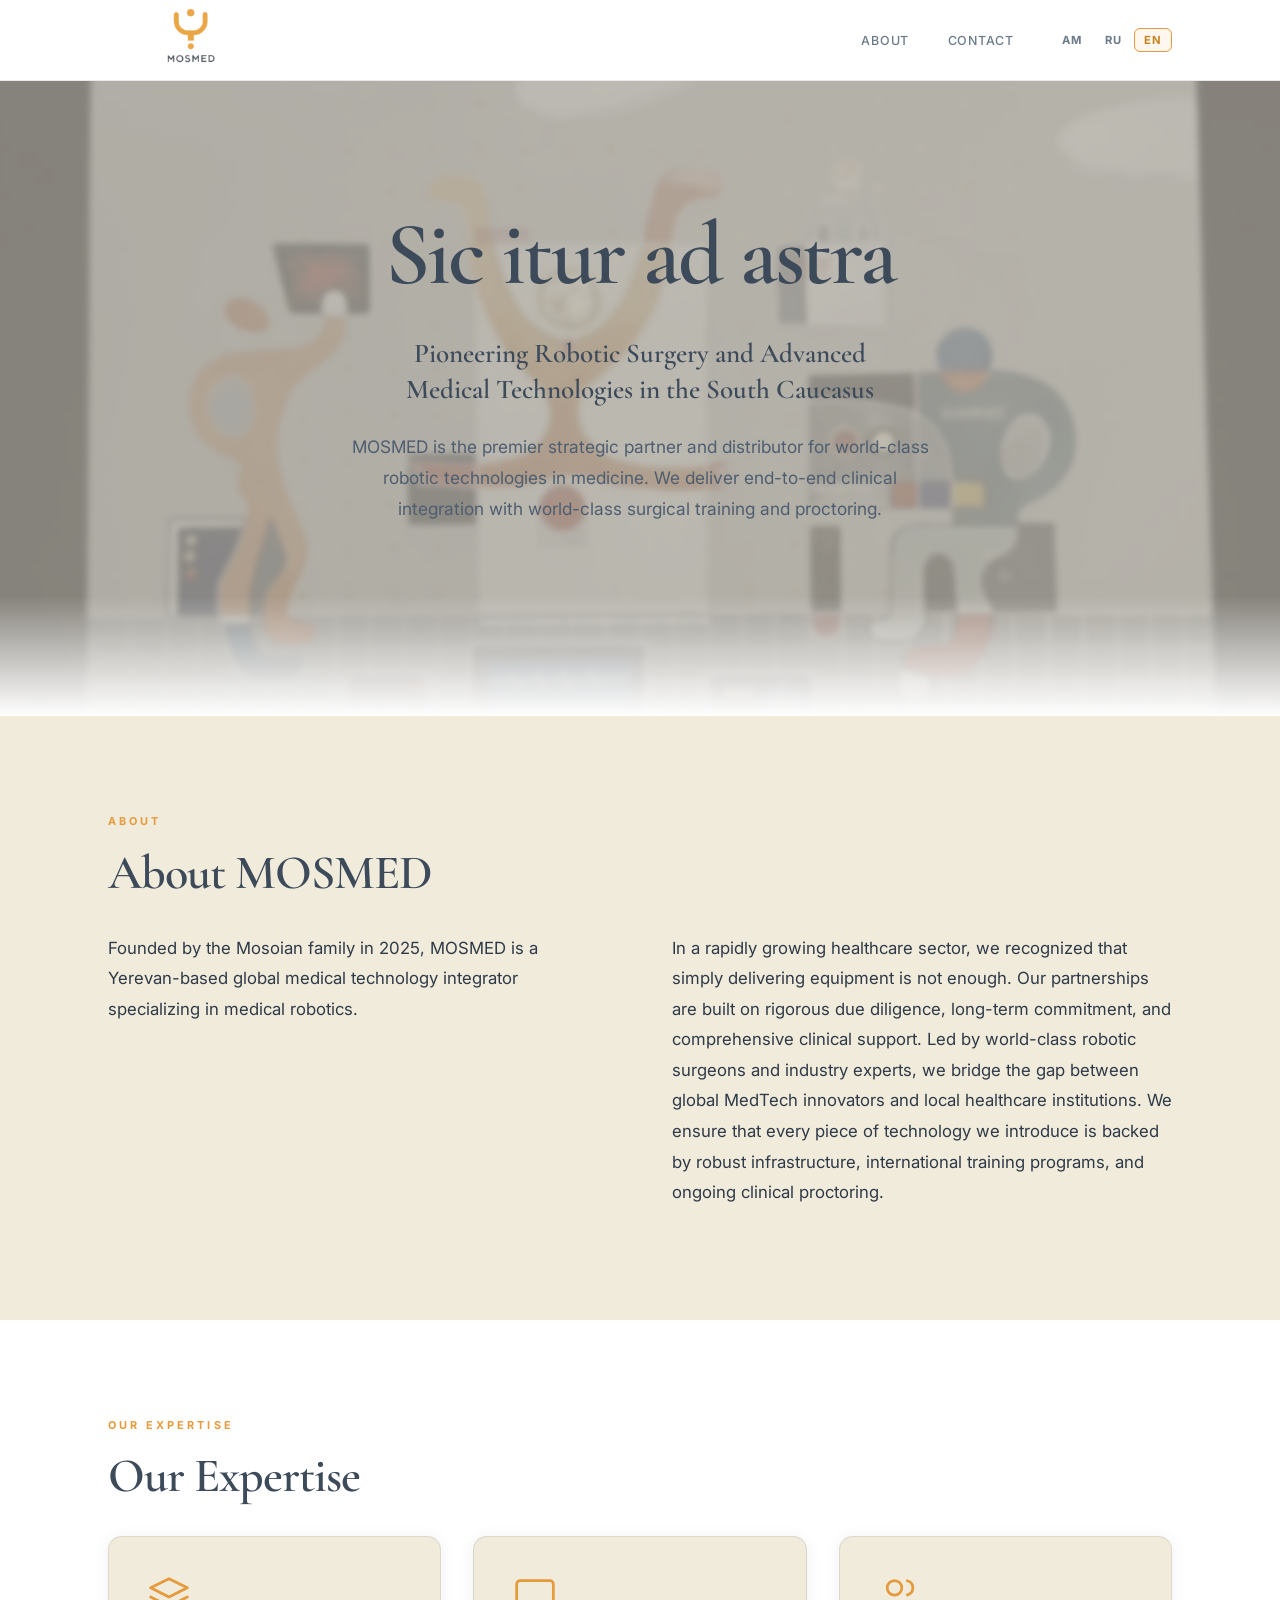
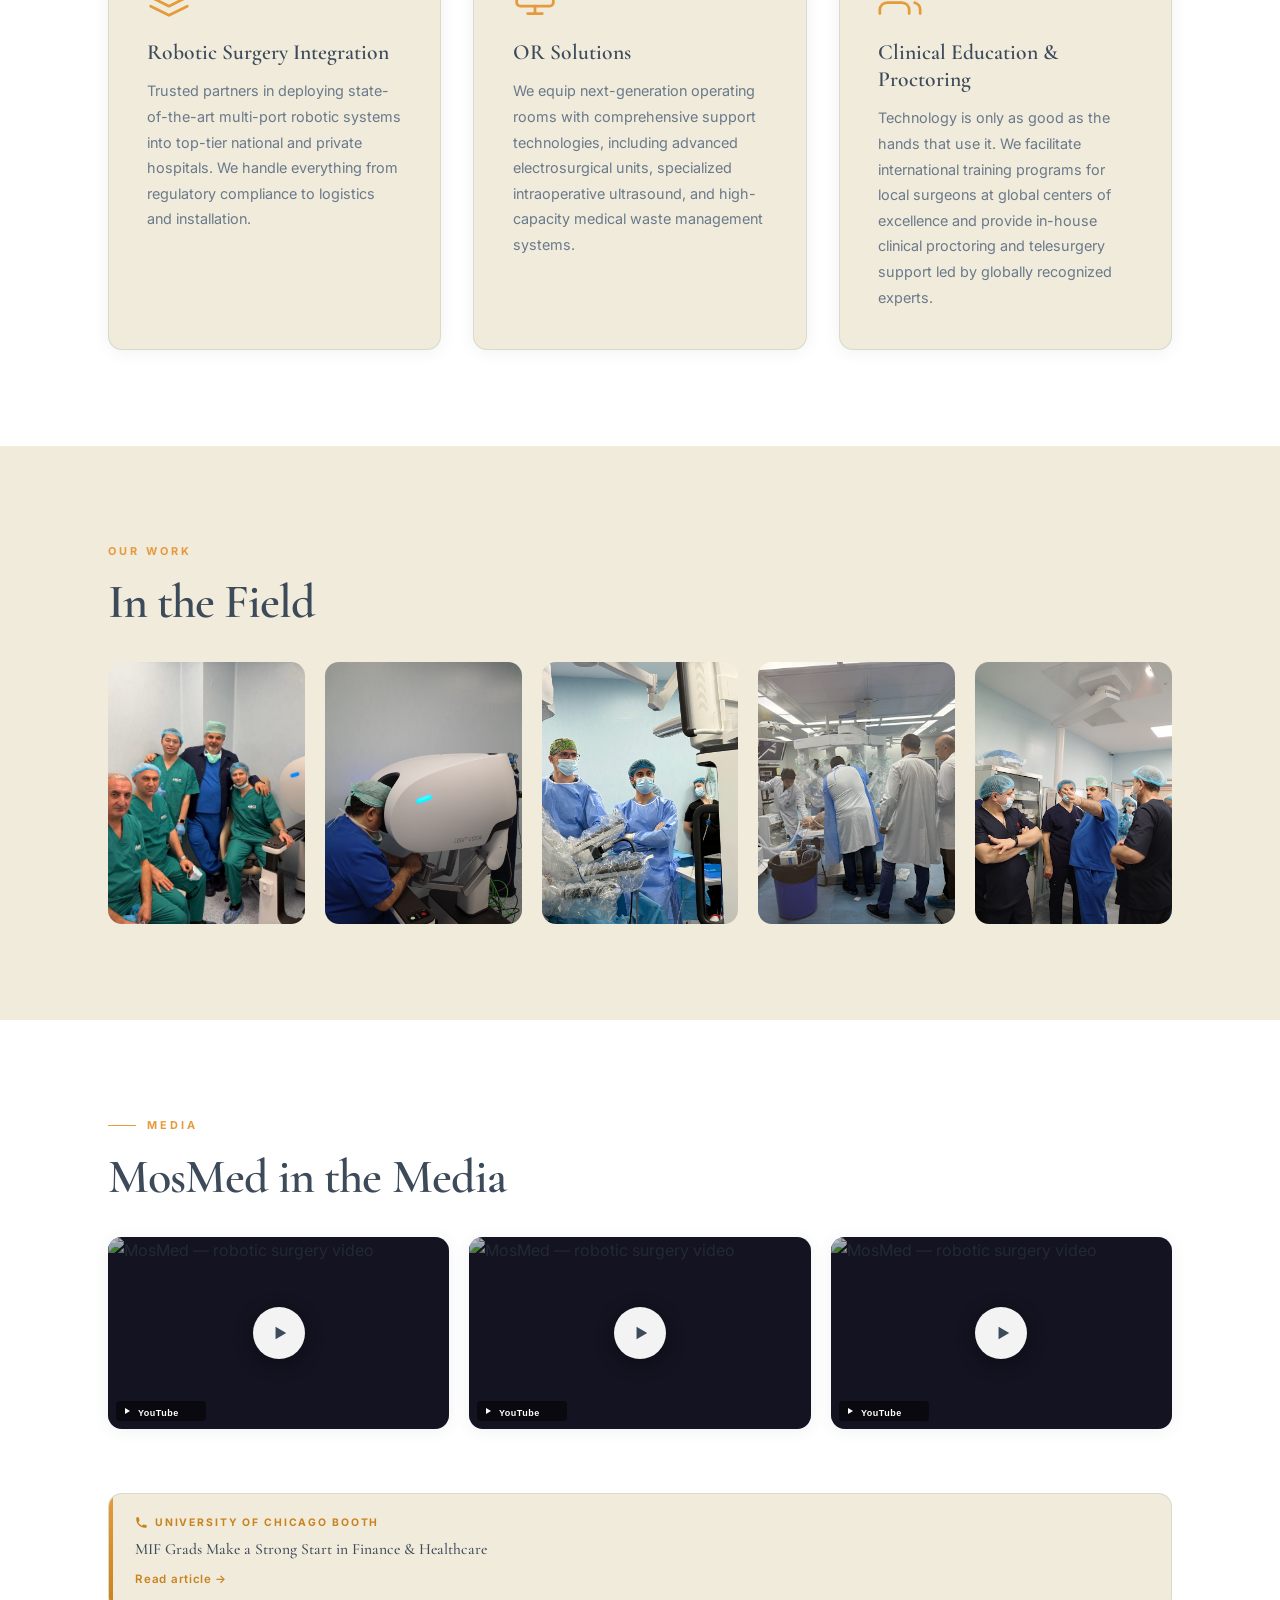
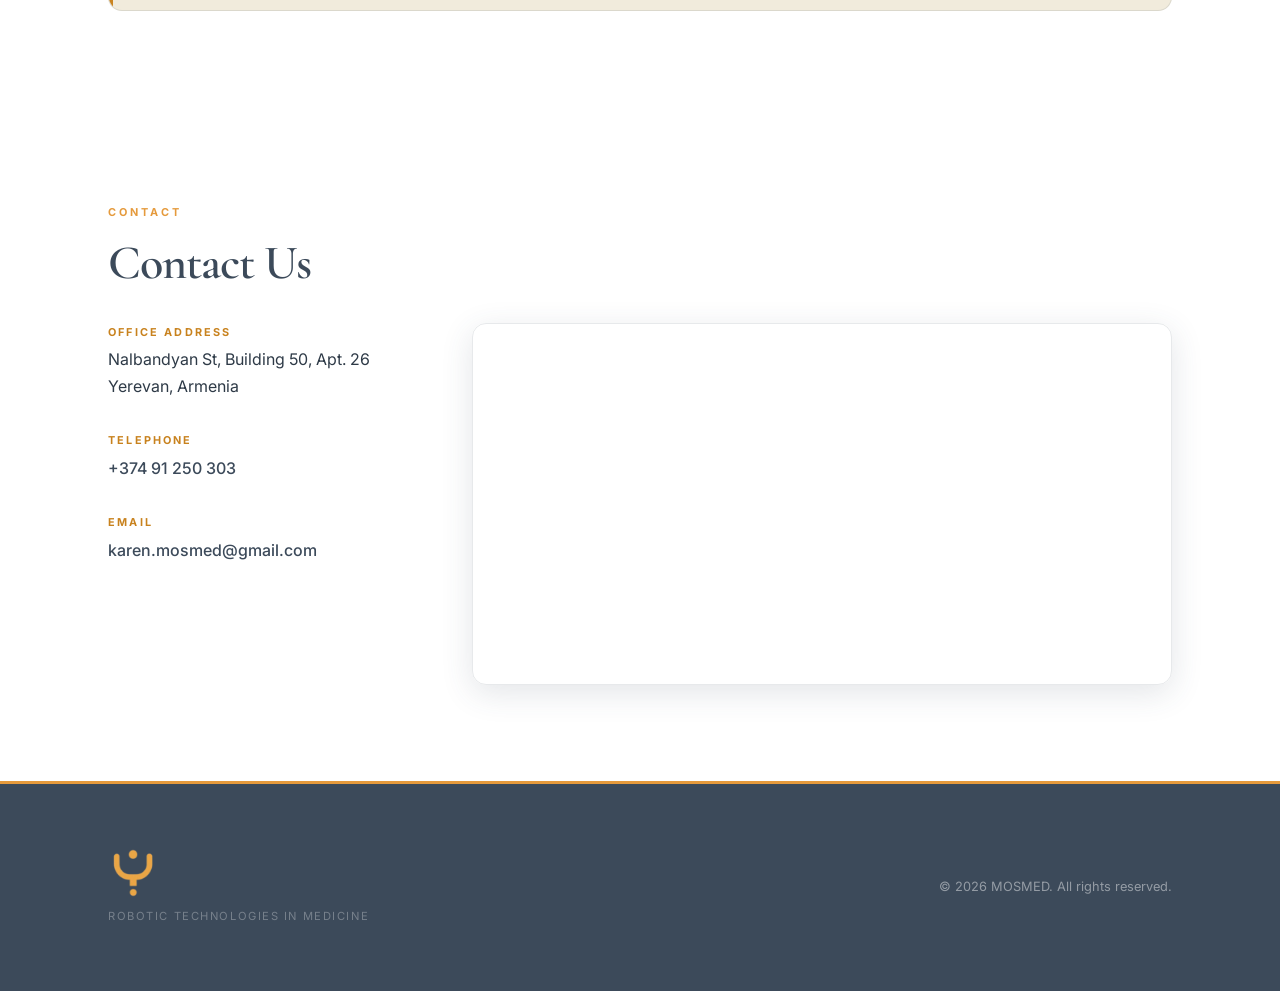
==== commit fa8a2869: "Update About section text to Mosoian family / clinical support copy" ====
--- a/index.html
+++ b/index.html
@@ -113,7 +113,8 @@
         </h2>
         <div class="about-body">
           <p class="body-text fade-in" data-i18n="about_p1">Founded by the Mosoian family in 2025, MOSMED is a Yerevan-based global medical technology integrator specializing in medical robotics.</p>
-          <p class="body-text fade-in" data-i18n="about_p2">In a rapidly growing healthcare sector, we recognized that simply delivering equipment is not enough. Our partnerships are built on rigorous due diligence, long-term commitment, and comprehensive clinical support. Led by world-class robotic surgeons and industry experts, we bridge the gap between global MedTech innovators and local healthcare institutions. We ensure that every piece of technology we introduce is backed by robust infrastructure, international training programs, and ongoing clinical proctoring.</p>
+          <p class="body-text fade-in" data-i18n="about_p2">In a rapidly growing healthcare sector, we recognized that simply delivering equipment is not enough. Our partnerships are built on rigorous due diligence, long-term commitment, and comprehensive clinical support. Led by world-class robotic surgeons and industry experts, we bridge the gap between global MedTech innovators and local healthcare institutions. We ensure that every piece of technology we introduce is backed by robust infrastructure, international training programs, and ongoing clinical proctoring.
+</p>
         </div>
       </div>
     </section>
@@ -289,6 +290,18 @@
             </div>
           </a>
 
+          <a href="https://www.facebook.com/share/v/1CthzXPyRn/?mibextid=wwXIfr" target="_blank" rel="noopener noreferrer" class="media-article-card fade-in" data-lang-show="ru am">
+            <div class="media-article-accent"></div>
+            <div class="media-article-inner">
+              <span class="media-article-source">
+                <svg viewBox="0 0 20 20" fill="currentColor" class="media-article-icon"><path fill-rule="evenodd" d="M20 10c0-5.523-4.477-10-10-10S0 4.477 0 10c0 4.991 3.657 9.128 8.438 9.878v-6.987h-2.54V10h2.54V7.797c0-2.506 1.492-3.89 3.777-3.89 1.094 0 2.238.195 2.238.195v2.46h-1.26c-1.243 0-1.63.771-1.63 1.562V10h2.773l-.443 2.89h-2.33v6.988C16.343 19.128 20 14.991 20 10z" clip-rule="evenodd"/></svg>
+                Facebook
+              </span>
+              <p class="media-article-title">MOSMED — Surgical Robot in Action</p>
+              <span class="media-article-cta">Watch video <span aria-hidden="true">→</span></span>
+            </div>
+          </a>
+
         </div>
       </div>
     </section>
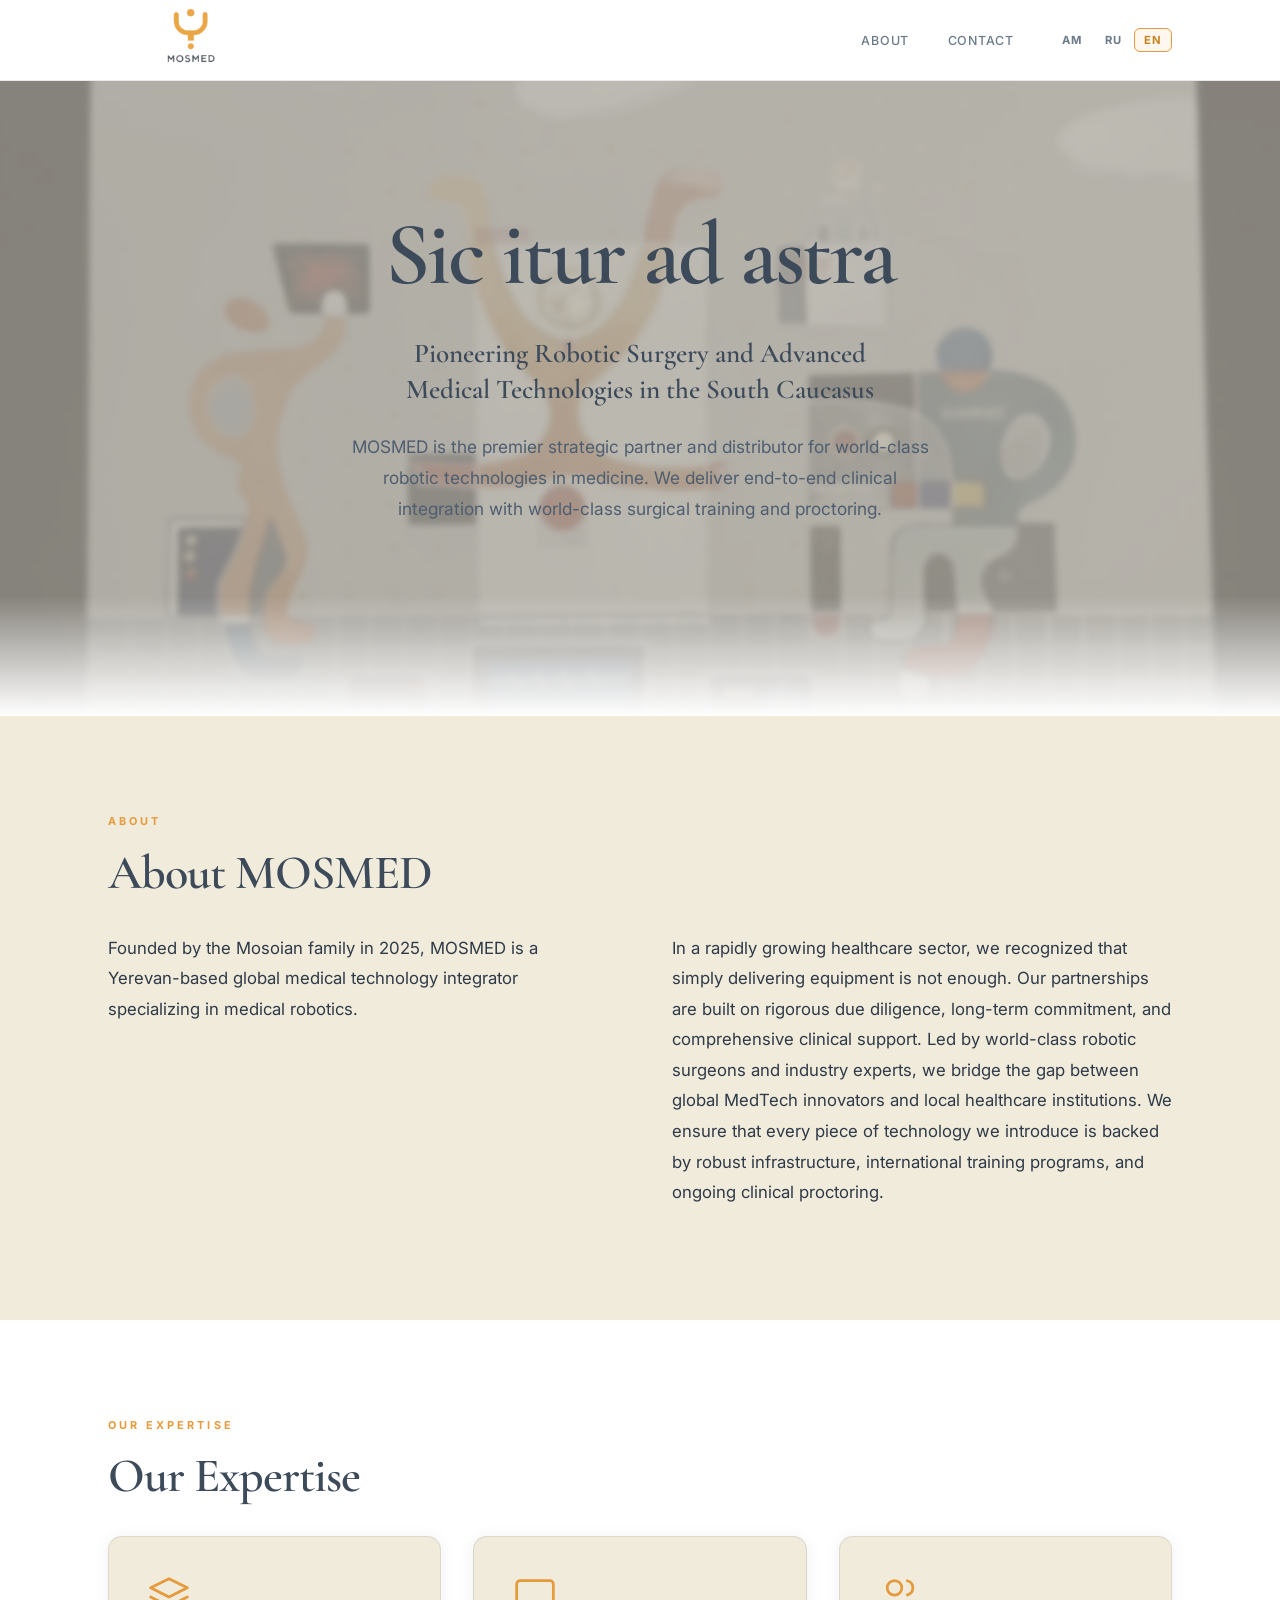
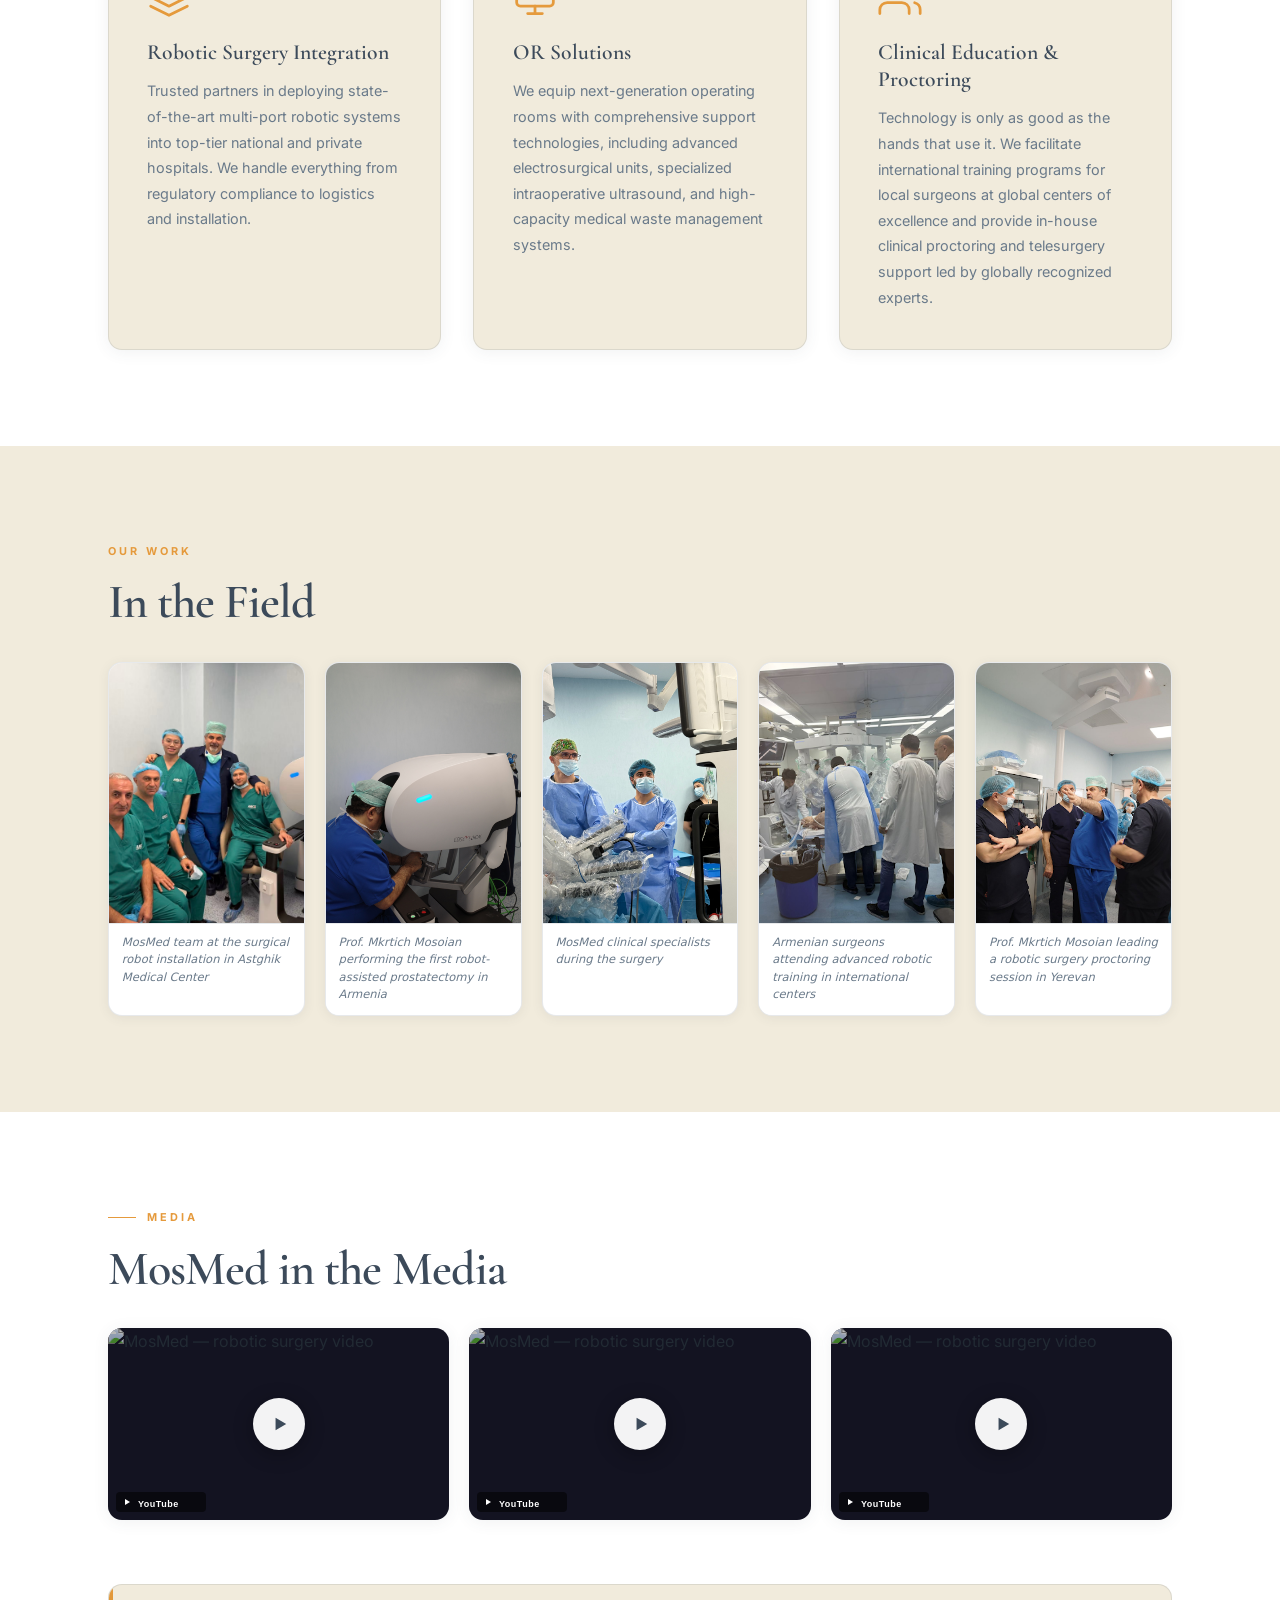
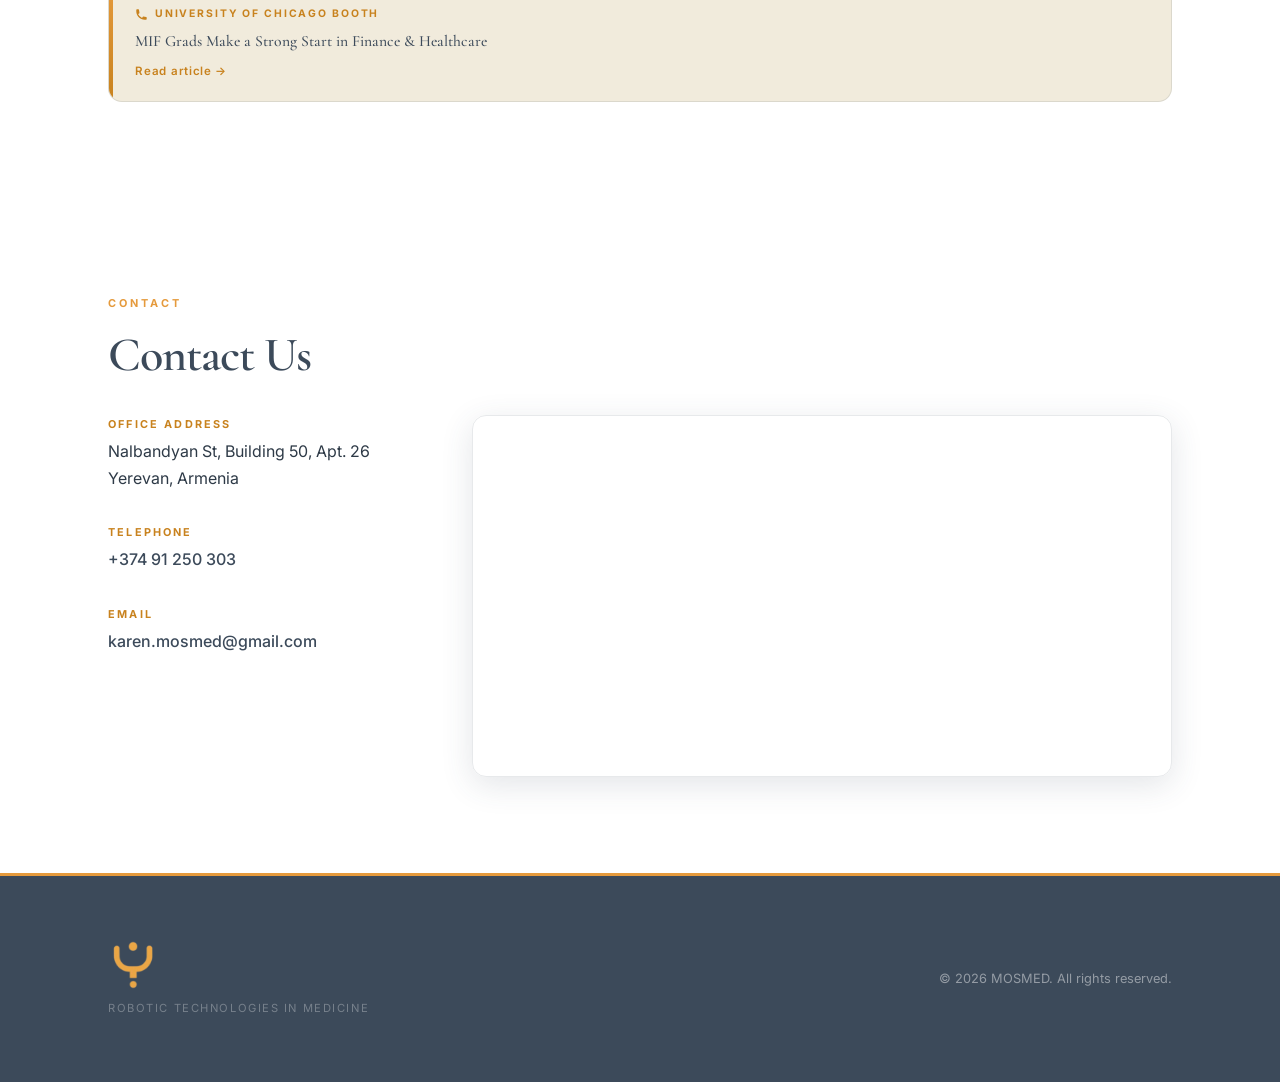
==== commit eebf96d6: "Fix footer tagline word, gallery captions always-visible + translatable, smaller mobile footer logo" ====
--- a/index.html
+++ b/index.html
@@ -171,24 +171,34 @@
         <h2 id="gallery-heading" class="section-heading fade-in" data-i18n="gallery_heading">In the Field</h2>
         <div class="gallery-grid">
           <figure class="gallery-item fade-in">
-            <img src="assets/images/mosteam.JPG" alt="MOSMED team at Astghik Medical Center" loading="lazy" />
-            <figcaption>MosMed team at the surgical robot installation in Astghik Medical Center</figcaption>
+            <div class="gallery-img-wrap">
+              <img src="assets/images/mosteam.JPG" alt="MOSMED team at Astghik Medical Center" loading="lazy" />
+            </div>
+            <figcaption data-i18n="gallery_cap1">MosMed team at the surgical robot installation in Astghik Medical Center</figcaption>
           </figure>
           <figure class="gallery-item fade-in">
-            <img src="assets/images/Mosboss.JPG" alt="Prof. Mkrtich Mosoian performing surgery" loading="lazy" />
-            <figcaption>Prof. Mkrtich Mosoian performing the first robot-assisted prostatectomy in Armenia</figcaption>
+            <div class="gallery-img-wrap">
+              <img src="assets/images/Mosboss.JPG" alt="Prof. Mkrtich Mosoian performing surgery" loading="lazy" />
+            </div>
+            <figcaption data-i18n="gallery_cap2">Prof. Mkrtich Mosoian performing the first robot-assisted prostatectomy in Armenia</figcaption>
           </figure>
           <figure class="gallery-item fade-in">
-            <img src="assets/images/mosbystander.JPG" alt="MOSMED clinical specialists during surgery" loading="lazy" />
-            <figcaption>MosMed clinical specialists during the surgery</figcaption>
+            <div class="gallery-img-wrap">
+              <img src="assets/images/mosbystander.JPG" alt="MOSMED clinical specialists during surgery" loading="lazy" />
+            </div>
+            <figcaption data-i18n="gallery_cap3">MosMed clinical specialists during the surgery</figcaption>
           </figure>
           <figure class="gallery-item fade-in">
-            <img src="assets/images/scaryroom.png" alt="Armenian surgeons at international robotic training" loading="lazy" />
-            <figcaption>Armenian surgeons attending advanced robotic training in international centers</figcaption>
+            <div class="gallery-img-wrap">
+              <img src="assets/images/scaryroom.png" alt="Armenian surgeons at international robotic training" loading="lazy" />
+            </div>
+            <figcaption data-i18n="gallery_cap4">Armenian surgeons attending advanced robotic training in international centers</figcaption>
           </figure>
           <figure class="gallery-item fade-in">
-            <img src="assets/images/angryboss.png" alt="Prof. Mkrtich Mosoian leading a proctoring session" loading="lazy" />
-            <figcaption>Prof. Mkrtich Mosoian leading a robotic surgery proctoring session in Yerevan</figcaption>
+            <div class="gallery-img-wrap">
+              <img src="assets/images/angryboss.png" alt="Prof. Mkrtich Mosoian leading a proctoring session" loading="lazy" />
+            </div>
+            <figcaption data-i18n="gallery_cap5">Prof. Mkrtich Mosoian leading a robotic surgery proctoring session in Yerevan</figcaption>
           </figure>
         </div>
       </div>
--- a/css/styles.css
+++ b/css/styles.css
@@ -106,11 +106,12 @@
 .gallery-grid { display: grid; grid-template-columns: repeat(2, 1fr); gap: 1rem; margin-top: var(--space-md); }
 @media (min-width: 768px) { .gallery-grid { grid-template-columns: repeat(3, 1fr); gap: 1.25rem; } }
 @media (min-width: 1024px) { .gallery-grid { grid-template-columns: repeat(5, 1fr); } }
-.gallery-item { position: relative; overflow: hidden; border-radius: var(--radius-md); aspect-ratio: 3/4; margin: 0; background: var(--color-slate); }
+.gallery-item { display: flex; flex-direction: column; border-radius: var(--radius-md); overflow: hidden; margin: 0; background: var(--color-white); border: 1px solid var(--color-border); box-shadow: 0 2px 12px var(--color-shadow-sm); transition: transform 300ms ease, box-shadow 300ms ease; }
+.gallery-item:hover { transform: translateY(-3px); box-shadow: 0 8px 28px var(--color-shadow-md); }
+.gallery-item .gallery-img-wrap { aspect-ratio: 3/4; overflow: hidden; flex-shrink: 0; }
 .gallery-item img { width: 100%; height: 100%; object-fit: cover; object-position: center; transition: transform 500ms ease; display: block; }
-.gallery-item:hover img { transform: scale(1.07); }
-.gallery-item figcaption { position: absolute; bottom: 0; left: 0; right: 0; padding: 0.75rem 0.85rem; background: linear-gradient(to top, rgba(30,34,44,0.88) 0%, transparent 100%); color: rgba(255,255,255,0.92); font-size: 0.72rem; line-height: 1.45; font-weight: 400; letter-spacing: 0.01em; transform: translateY(4px); opacity: 0; transition: opacity 350ms ease, transform 350ms ease; }
-.gallery-item:hover figcaption { opacity: 1; transform: translateY(0); }
+.gallery-item:hover img { transform: scale(1.04); }
+.gallery-item figcaption { padding: 0.65rem 0.8rem 0.75rem; font-size: 0.72rem; line-height: 1.5; color: var(--color-slate-light); font-style: italic; border-top: 1px solid var(--color-border); background: var(--color-white); }
 
 /* ── Press ── */
 .press-grid { display: grid; grid-template-columns: 1fr; gap: 1rem; margin-top: var(--space-md); }
@@ -246,6 +247,7 @@
   .hero-eyebrow { justify-content: center; }
   .founder-photo-wrap::after { display: none; }
   .footer-inner { flex-direction: column; align-items: flex-start; gap: var(--space-sm); }
+  .footer-logo .logo-img { height: 32px; }
   body { overflow-x: clip; max-width: 100vw; }
   html { overflow-x: clip; }
   .nav { width: 100%; overflow: hidden; }
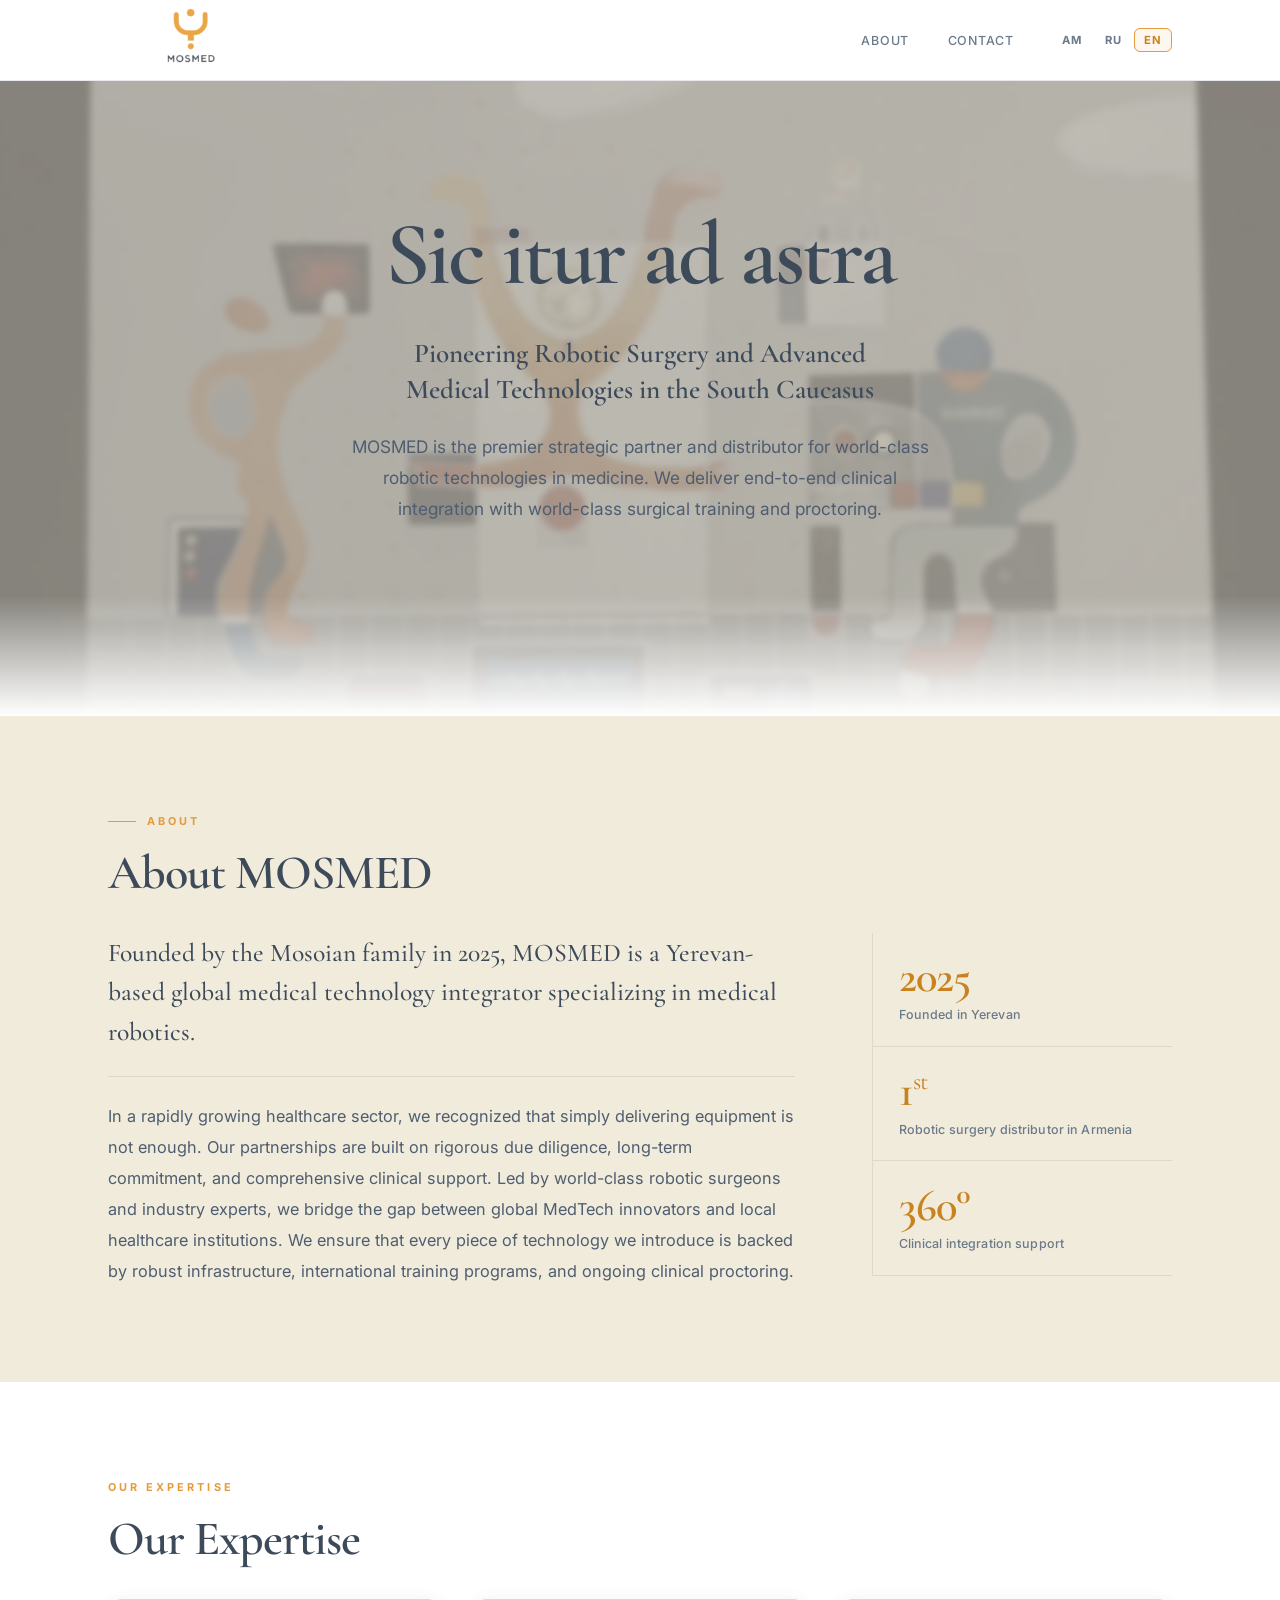
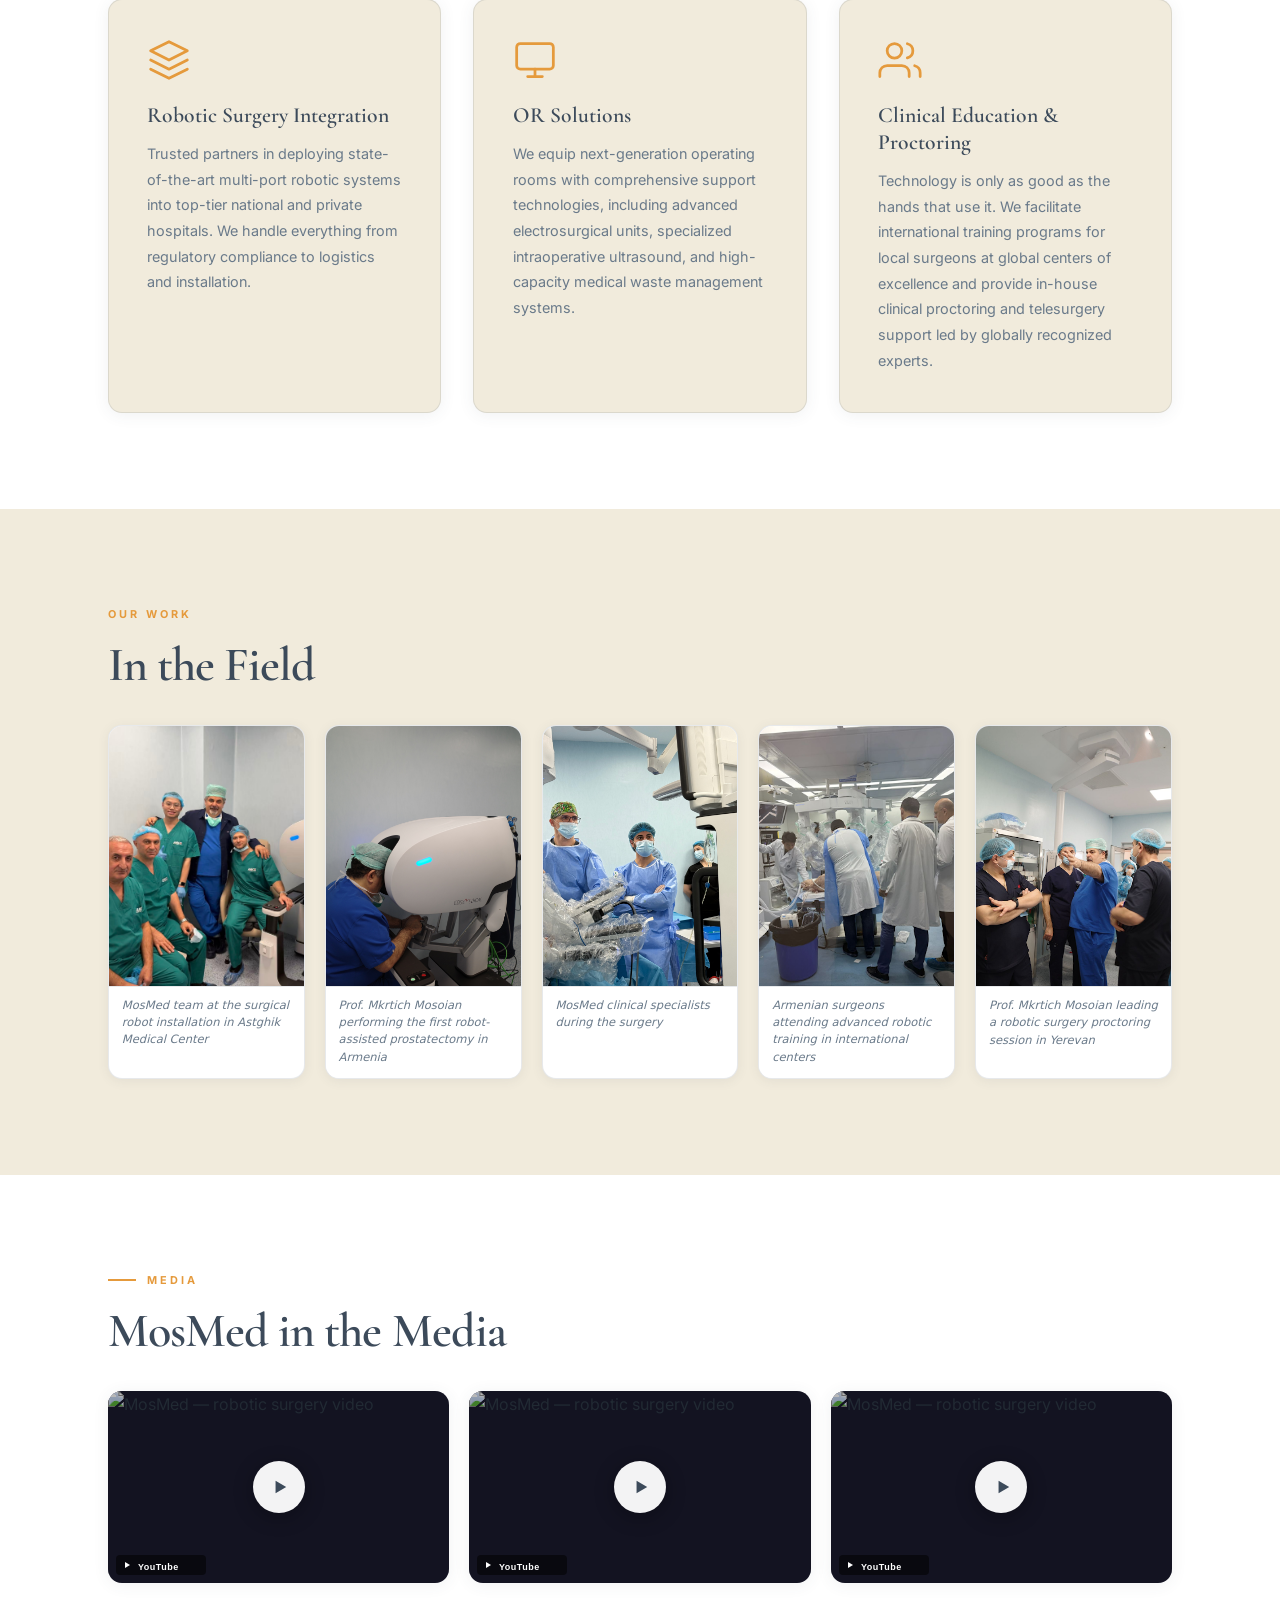
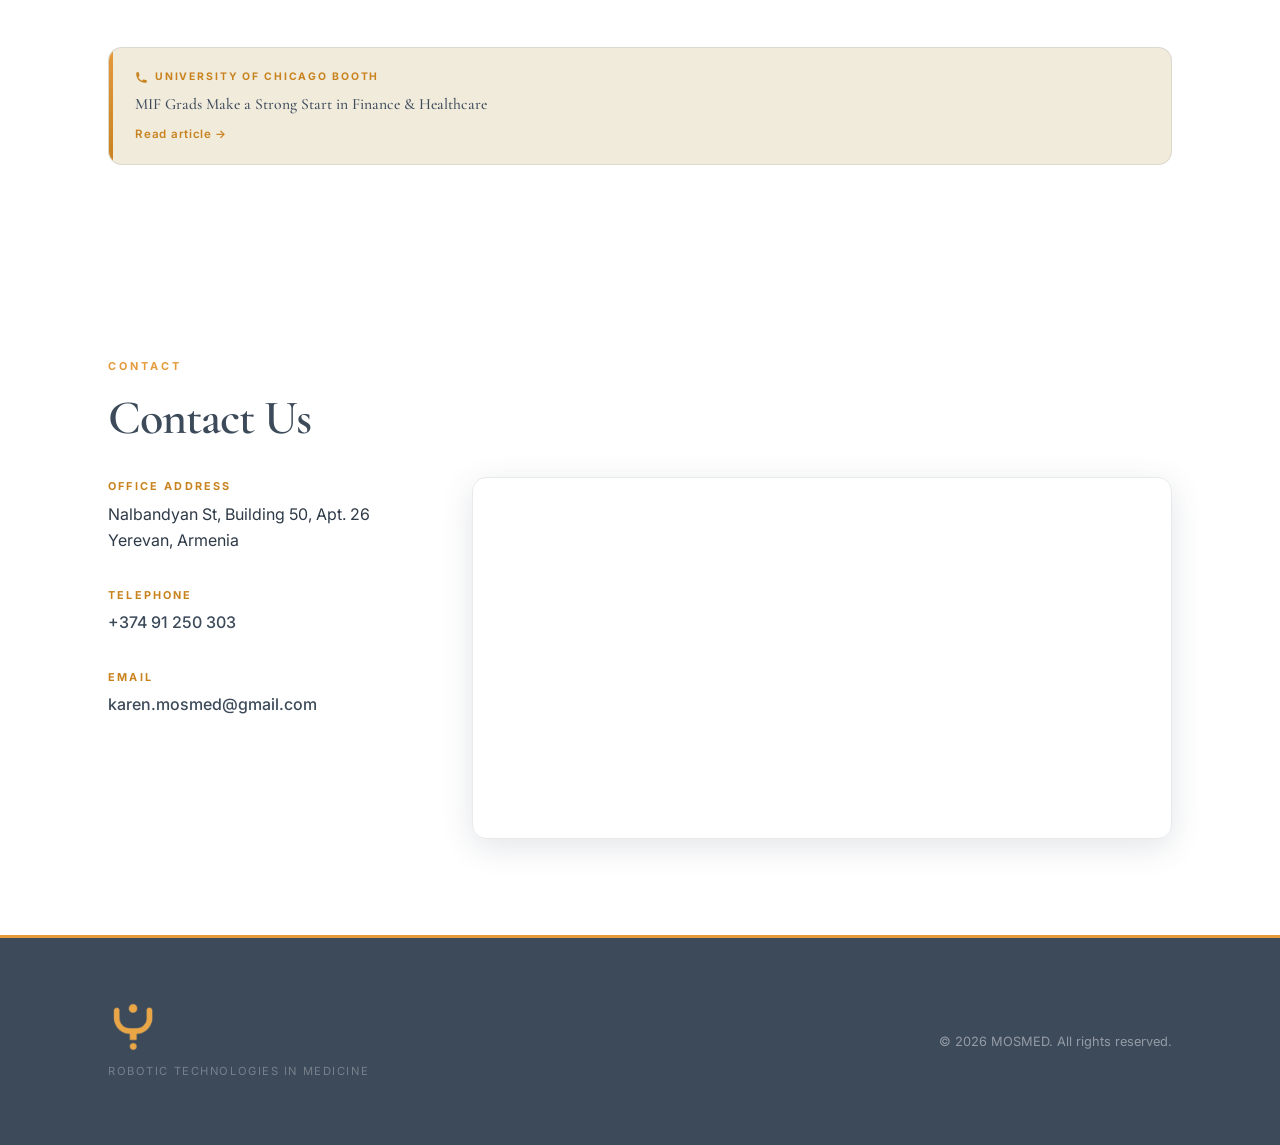
==== commit ce2f11f9: "Redesign About section: serif pull-quote, body copy, and stat highlights sidebar" ====
--- a/index.html
+++ b/index.html
@@ -107,15 +107,35 @@
     ════════════════════════════════════════════════════════════════════════ -->
     <section id="about" class="section section--cream" aria-labelledby="about-heading">
       <div class="container">
-        <div class="section-label section-label--amber fade-in" aria-hidden="true">About</div>
-        <h2 id="about-heading" class="section-heading fade-in" data-i18n="about_heading">
-          About MOSMED
-        </h2>
-        <div class="about-body">
-          <p class="body-text fade-in" data-i18n="about_p1">Founded by the Mosoian family in 2025, MOSMED is a Yerevan-based global medical technology integrator specializing in medical robotics.</p>
-          <p class="body-text fade-in" data-i18n="about_p2">In a rapidly growing healthcare sector, we recognized that simply delivering equipment is not enough. Our partnerships are built on rigorous due diligence, long-term commitment, and comprehensive clinical support. Led by world-class robotic surgeons and industry experts, we bridge the gap between global MedTech innovators and local healthcare institutions. We ensure that every piece of technology we introduce is backed by robust infrastructure, international training programs, and ongoing clinical proctoring.
-</p>
-        </div>
+        <div class="section-label section-label--amber fade-in" aria-hidden="true">
+          <span class="section-label-line"></span>About
+        </div>
+        <h2 id="about-heading" class="section-heading fade-in" data-i18n="about_heading">About MOSMED</h2>
+
+        <div class="about-layout">
+          <!-- Left: pull quote + body -->
+          <div class="about-text fade-in">
+            <p class="about-lead" data-i18n="about_p1">Founded by the Mosoian family in 2025, MOSMED is a Yerevan-based global medical technology integrator specializing in medical robotics.</p>
+            <p class="about-body-p" data-i18n="about_p2">In a rapidly growing healthcare sector, we recognized that simply delivering equipment is not enough. Our partnerships are built on rigorous due diligence, long-term commitment, and comprehensive clinical support. Led by world-class robotic surgeons and industry experts, we bridge the gap between global MedTech innovators and local healthcare institutions. We ensure that every piece of technology we introduce is backed by robust infrastructure, international training programs, and ongoing clinical proctoring.</p>
+          </div>
+
+          <!-- Right: highlights -->
+          <div class="about-highlights fade-in">
+            <div class="about-highlight-item">
+              <span class="about-highlight-num">2025</span>
+              <span class="about-highlight-label" data-i18n="about_h1">Founded in Yerevan</span>
+            </div>
+            <div class="about-highlight-item">
+              <span class="about-highlight-num">1<span class="about-highlight-sup" data-i18n="about_h2_sup">st</span></span>
+              <span class="about-highlight-label" data-i18n="about_h2">Robotic surgery distributor in Armenia</span>
+            </div>
+            <div class="about-highlight-item">
+              <span class="about-highlight-num">360°</span>
+              <span class="about-highlight-label" data-i18n="about_h3">Clinical integration support</span>
+            </div>
+          </div>
+        </div>
+
       </div>
     </section>
 
--- a/css/styles.css
+++ b/css/styles.css
@@ -167,8 +167,18 @@
 .section--white { background: var(--color-white); }
 .section--cream { background: var(--color-cream); }
 
-.body-text--lead { font-family: var(--font-serif) !important; font-size: clamp(1.15rem, 2vw, 1.42rem) !important; font-style: italic; color: var(--color-slate) !important; line-height: 1.65; max-width: 85ch; padding-bottom: var(--space-lg); border-bottom: 1px solid var(--color-border); margin-bottom: var(--space-lg); }
-@media (min-width: 900px) { .about-body { display: grid; grid-template-columns: 1fr 1fr; column-gap: var(--space-lg); } .about-body .body-text--lead { grid-column: 1 / -1; } }
+.about-layout { display: grid; grid-template-columns: 1fr; gap: clamp(2.5rem, 6vw, 5rem); align-items: start; margin-top: var(--space-md); }
+@media (min-width: 860px) { .about-layout { grid-template-columns: 1fr 300px; } }
+.about-lead { font-family: var(--font-serif); font-size: clamp(1.25rem, 2.2vw, 1.6rem); font-weight: 500; color: var(--color-slate); line-height: 1.55; margin-bottom: 1.5rem; padding-bottom: 1.5rem; border-bottom: 1px solid var(--color-border); }
+:lang(hy) .about-lead, :lang(ru) .about-lead { font-family: 'Noto Serif', Georgia, serif; }
+.about-body-p { font-size: clamp(0.95rem, 1.4vw, 1.02rem); color: var(--color-slate-mid); line-height: 1.9; }
+.about-highlights { display: flex; flex-direction: column; gap: 0; border-left: 1px solid var(--color-border); }
+@media (max-width: 859px) { .about-highlights { flex-direction: row; flex-wrap: wrap; border-left: none; border-top: 1px solid var(--color-border); padding-top: 1.5rem; gap: 1.5rem; } }
+.about-highlight-item { padding: 1.4rem 1.6rem; border-bottom: 1px solid var(--color-border); }
+@media (max-width: 859px) { .about-highlight-item { padding: 0; border-bottom: none; min-width: 120px; flex: 1; } }
+.about-highlight-num { display: block; font-family: var(--font-serif); font-size: clamp(2rem, 3.5vw, 2.8rem); font-weight: 600; color: var(--color-amber-dark); line-height: 1; margin-bottom: 0.4rem; letter-spacing: -0.02em; }
+.about-highlight-sup { font-size: 0.55em; vertical-align: super; font-weight: 400; }
+.about-highlight-label { display: block; font-size: 0.78rem; font-weight: 500; color: var(--color-slate-light); line-height: 1.4; letter-spacing: 0.01em; }
 
 /* ── Founder ── */
 .founder-grid { display: grid; grid-template-columns: 1fr; gap: var(--space-lg); margin-top: var(--space-md); }
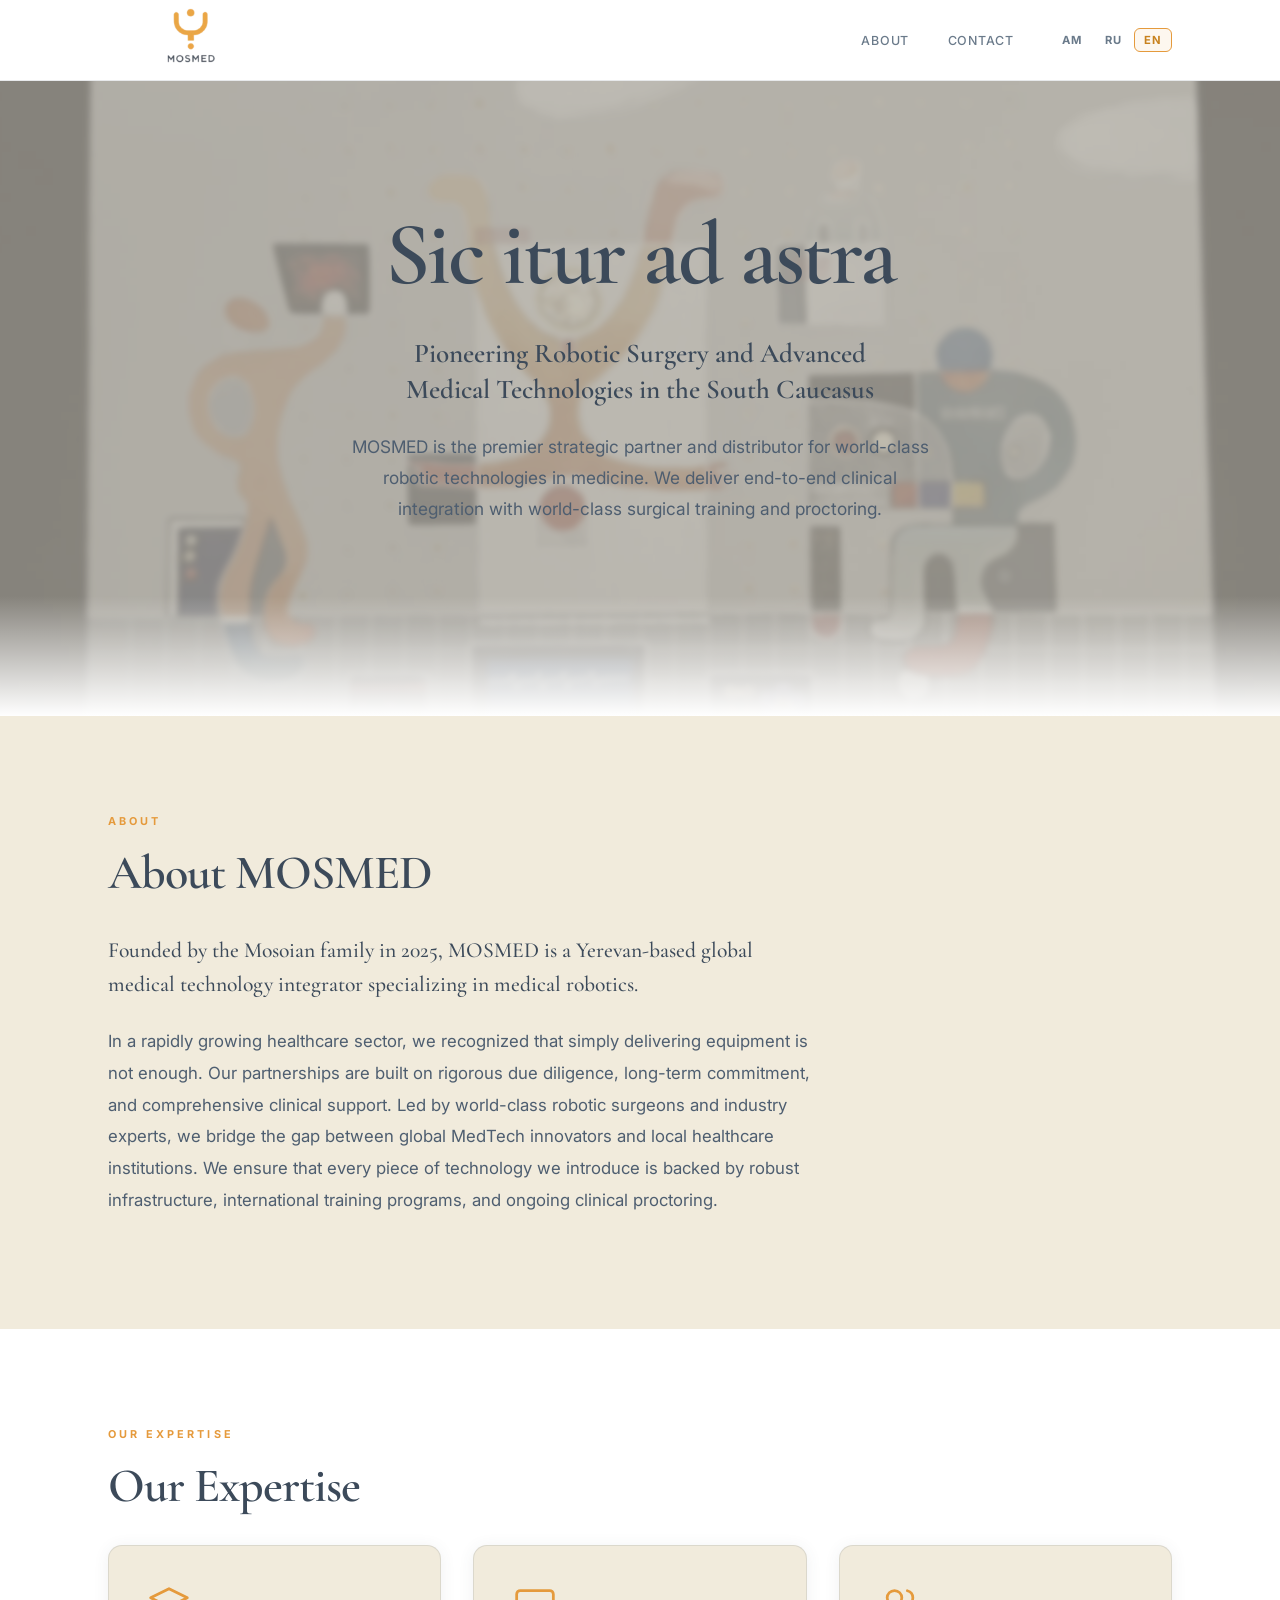
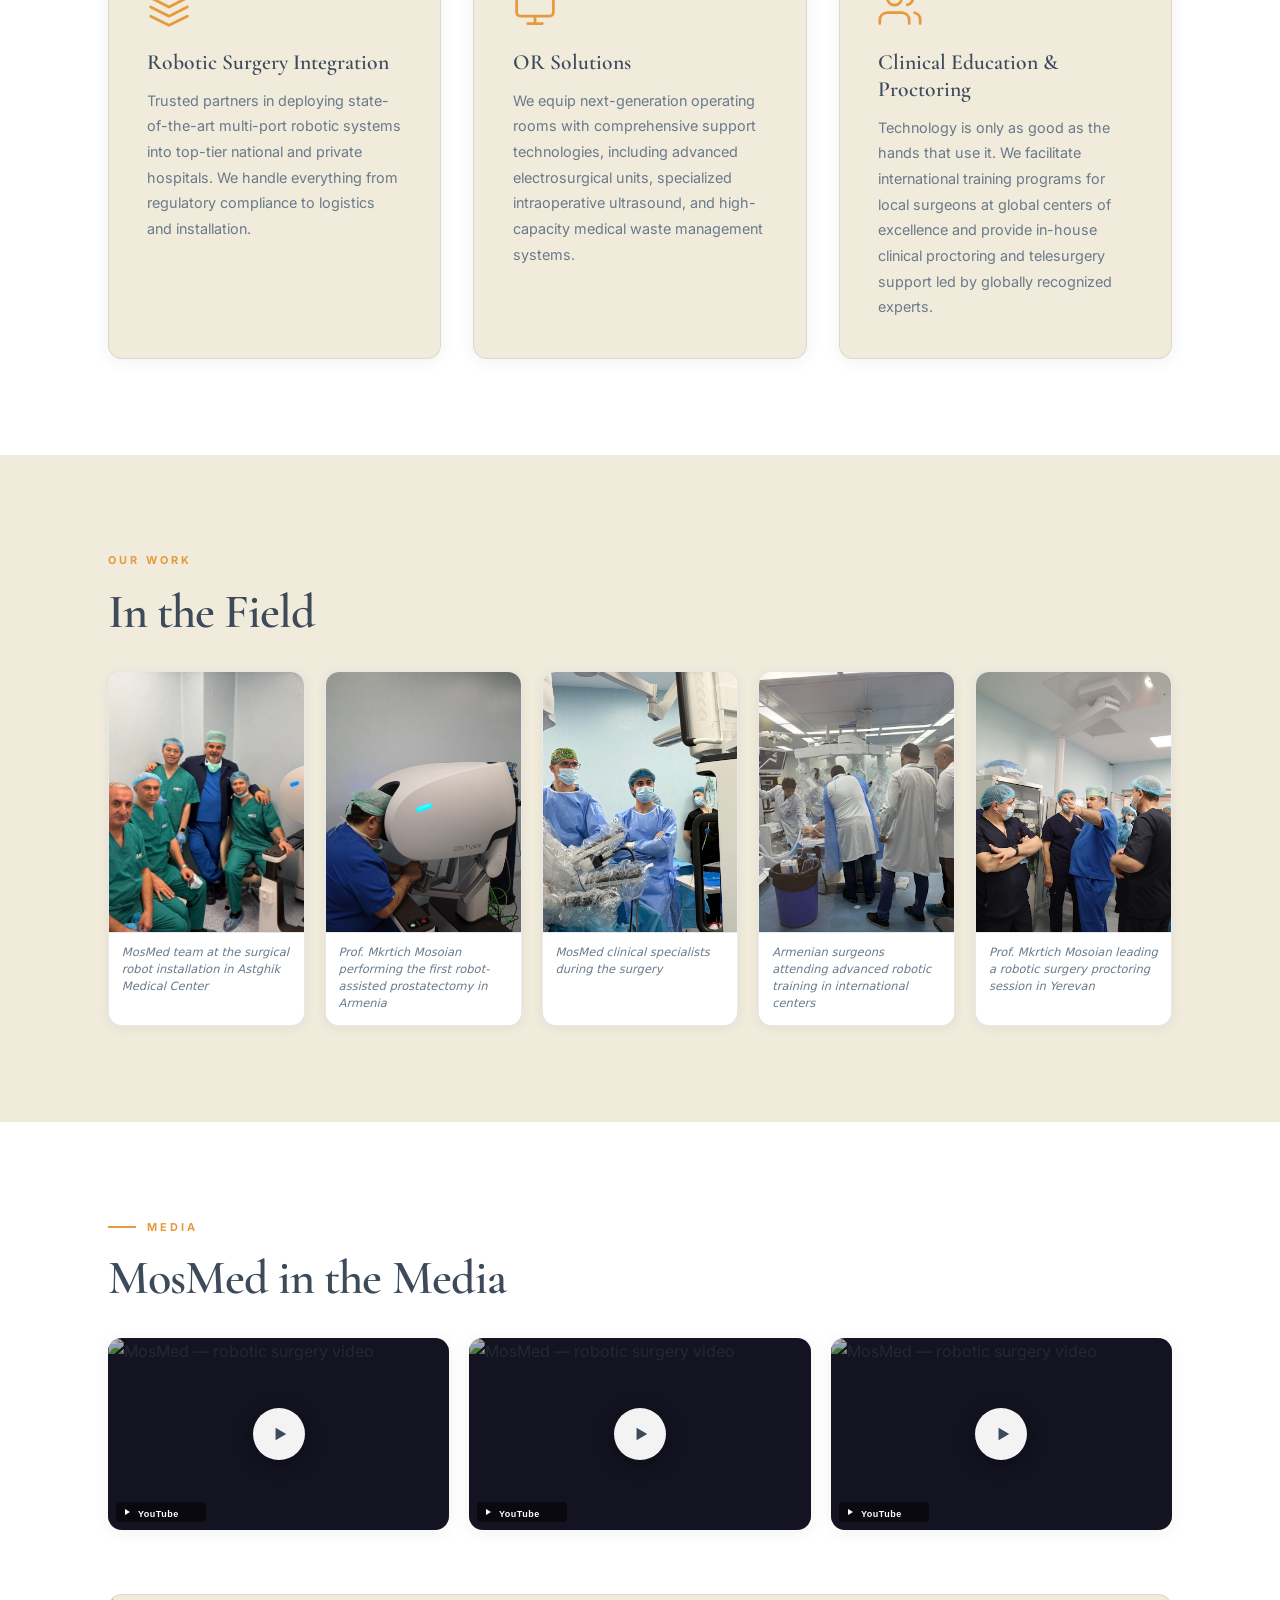
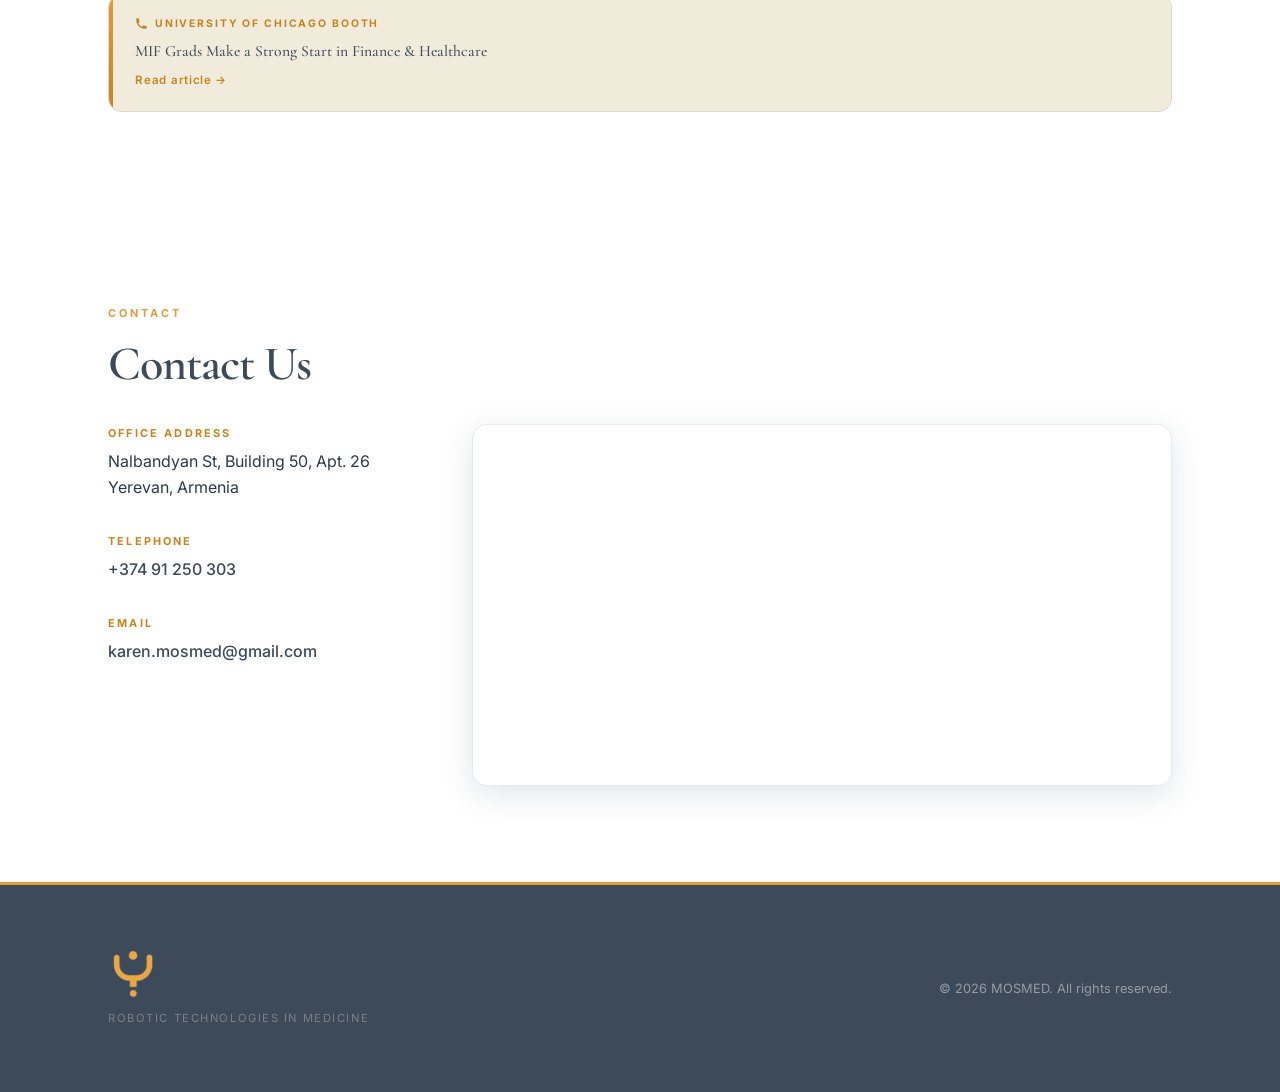
==== commit eb8518a9: "Restore clean About layout, first paragraph in larger serif, body text well-spaced" ====
--- a/index.html
+++ b/index.html
@@ -107,35 +107,12 @@
     ════════════════════════════════════════════════════════════════════════ -->
     <section id="about" class="section section--cream" aria-labelledby="about-heading">
       <div class="container">
-        <div class="section-label section-label--amber fade-in" aria-hidden="true">
-          <span class="section-label-line"></span>About
-        </div>
+        <div class="section-label section-label--amber fade-in" aria-hidden="true">About</div>
         <h2 id="about-heading" class="section-heading fade-in" data-i18n="about_heading">About MOSMED</h2>
-
-        <div class="about-layout">
-          <!-- Left: pull quote + body -->
-          <div class="about-text fade-in">
-            <p class="about-lead" data-i18n="about_p1">Founded by the Mosoian family in 2025, MOSMED is a Yerevan-based global medical technology integrator specializing in medical robotics.</p>
-            <p class="about-body-p" data-i18n="about_p2">In a rapidly growing healthcare sector, we recognized that simply delivering equipment is not enough. Our partnerships are built on rigorous due diligence, long-term commitment, and comprehensive clinical support. Led by world-class robotic surgeons and industry experts, we bridge the gap between global MedTech innovators and local healthcare institutions. We ensure that every piece of technology we introduce is backed by robust infrastructure, international training programs, and ongoing clinical proctoring.</p>
-          </div>
-
-          <!-- Right: highlights -->
-          <div class="about-highlights fade-in">
-            <div class="about-highlight-item">
-              <span class="about-highlight-num">2025</span>
-              <span class="about-highlight-label" data-i18n="about_h1">Founded in Yerevan</span>
-            </div>
-            <div class="about-highlight-item">
-              <span class="about-highlight-num">1<span class="about-highlight-sup" data-i18n="about_h2_sup">st</span></span>
-              <span class="about-highlight-label" data-i18n="about_h2">Robotic surgery distributor in Armenia</span>
-            </div>
-            <div class="about-highlight-item">
-              <span class="about-highlight-num">360°</span>
-              <span class="about-highlight-label" data-i18n="about_h3">Clinical integration support</span>
-            </div>
-          </div>
-        </div>
-
+        <div class="about-body">
+          <p class="body-text fade-in" data-i18n="about_p1">Founded by the Mosoian family in 2025, MOSMED is a Yerevan-based global medical technology integrator specializing in medical robotics.</p>
+          <p class="body-text fade-in" data-i18n="about_p2">In a rapidly growing healthcare sector, we recognized that simply delivering equipment is not enough. Our partnerships are built on rigorous due diligence, long-term commitment, and comprehensive clinical support. Led by world-class robotic surgeons and industry experts, we bridge the gap between global MedTech innovators and local healthcare institutions. We ensure that every piece of technology we introduce is backed by robust infrastructure, international training programs, and ongoing clinical proctoring.</p>
+        </div>
       </div>
     </section>
 
--- a/css/styles.css
+++ b/css/styles.css
@@ -167,18 +167,10 @@
 .section--white { background: var(--color-white); }
 .section--cream { background: var(--color-cream); }
 
-.about-layout { display: grid; grid-template-columns: 1fr; gap: clamp(2.5rem, 6vw, 5rem); align-items: start; margin-top: var(--space-md); }
-@media (min-width: 860px) { .about-layout { grid-template-columns: 1fr 300px; } }
-.about-lead { font-family: var(--font-serif); font-size: clamp(1.25rem, 2.2vw, 1.6rem); font-weight: 500; color: var(--color-slate); line-height: 1.55; margin-bottom: 1.5rem; padding-bottom: 1.5rem; border-bottom: 1px solid var(--color-border); }
-:lang(hy) .about-lead, :lang(ru) .about-lead { font-family: 'Noto Serif', Georgia, serif; }
-.about-body-p { font-size: clamp(0.95rem, 1.4vw, 1.02rem); color: var(--color-slate-mid); line-height: 1.9; }
-.about-highlights { display: flex; flex-direction: column; gap: 0; border-left: 1px solid var(--color-border); }
-@media (max-width: 859px) { .about-highlights { flex-direction: row; flex-wrap: wrap; border-left: none; border-top: 1px solid var(--color-border); padding-top: 1.5rem; gap: 1.5rem; } }
-.about-highlight-item { padding: 1.4rem 1.6rem; border-bottom: 1px solid var(--color-border); }
-@media (max-width: 859px) { .about-highlight-item { padding: 0; border-bottom: none; min-width: 120px; flex: 1; } }
-.about-highlight-num { display: block; font-family: var(--font-serif); font-size: clamp(2rem, 3.5vw, 2.8rem); font-weight: 600; color: var(--color-amber-dark); line-height: 1; margin-bottom: 0.4rem; letter-spacing: -0.02em; }
-.about-highlight-sup { font-size: 0.55em; vertical-align: super; font-weight: 400; }
-.about-highlight-label { display: block; font-size: 0.78rem; font-weight: 500; color: var(--color-slate-light); line-height: 1.4; letter-spacing: 0.01em; }
+.about-body { max-width: 72ch; }
+.about-body .body-text:first-child { font-family: var(--font-serif); font-size: clamp(1.15rem, 2vw, 1.35rem); font-weight: 500; color: var(--color-slate); line-height: 1.6; margin-bottom: 1.5rem; }
+:lang(hy) .about-body .body-text:first-child, :lang(ru) .about-body .body-text:first-child { font-family: 'Noto Serif', Georgia, serif; }
+.about-body .body-text:last-child { font-size: clamp(0.97rem, 1.4vw, 1.05rem); color: var(--color-slate-mid); line-height: 1.9; }
 
 /* ── Founder ── */
 .founder-grid { display: grid; grid-template-columns: 1fr; gap: var(--space-lg); margin-top: var(--space-md); }
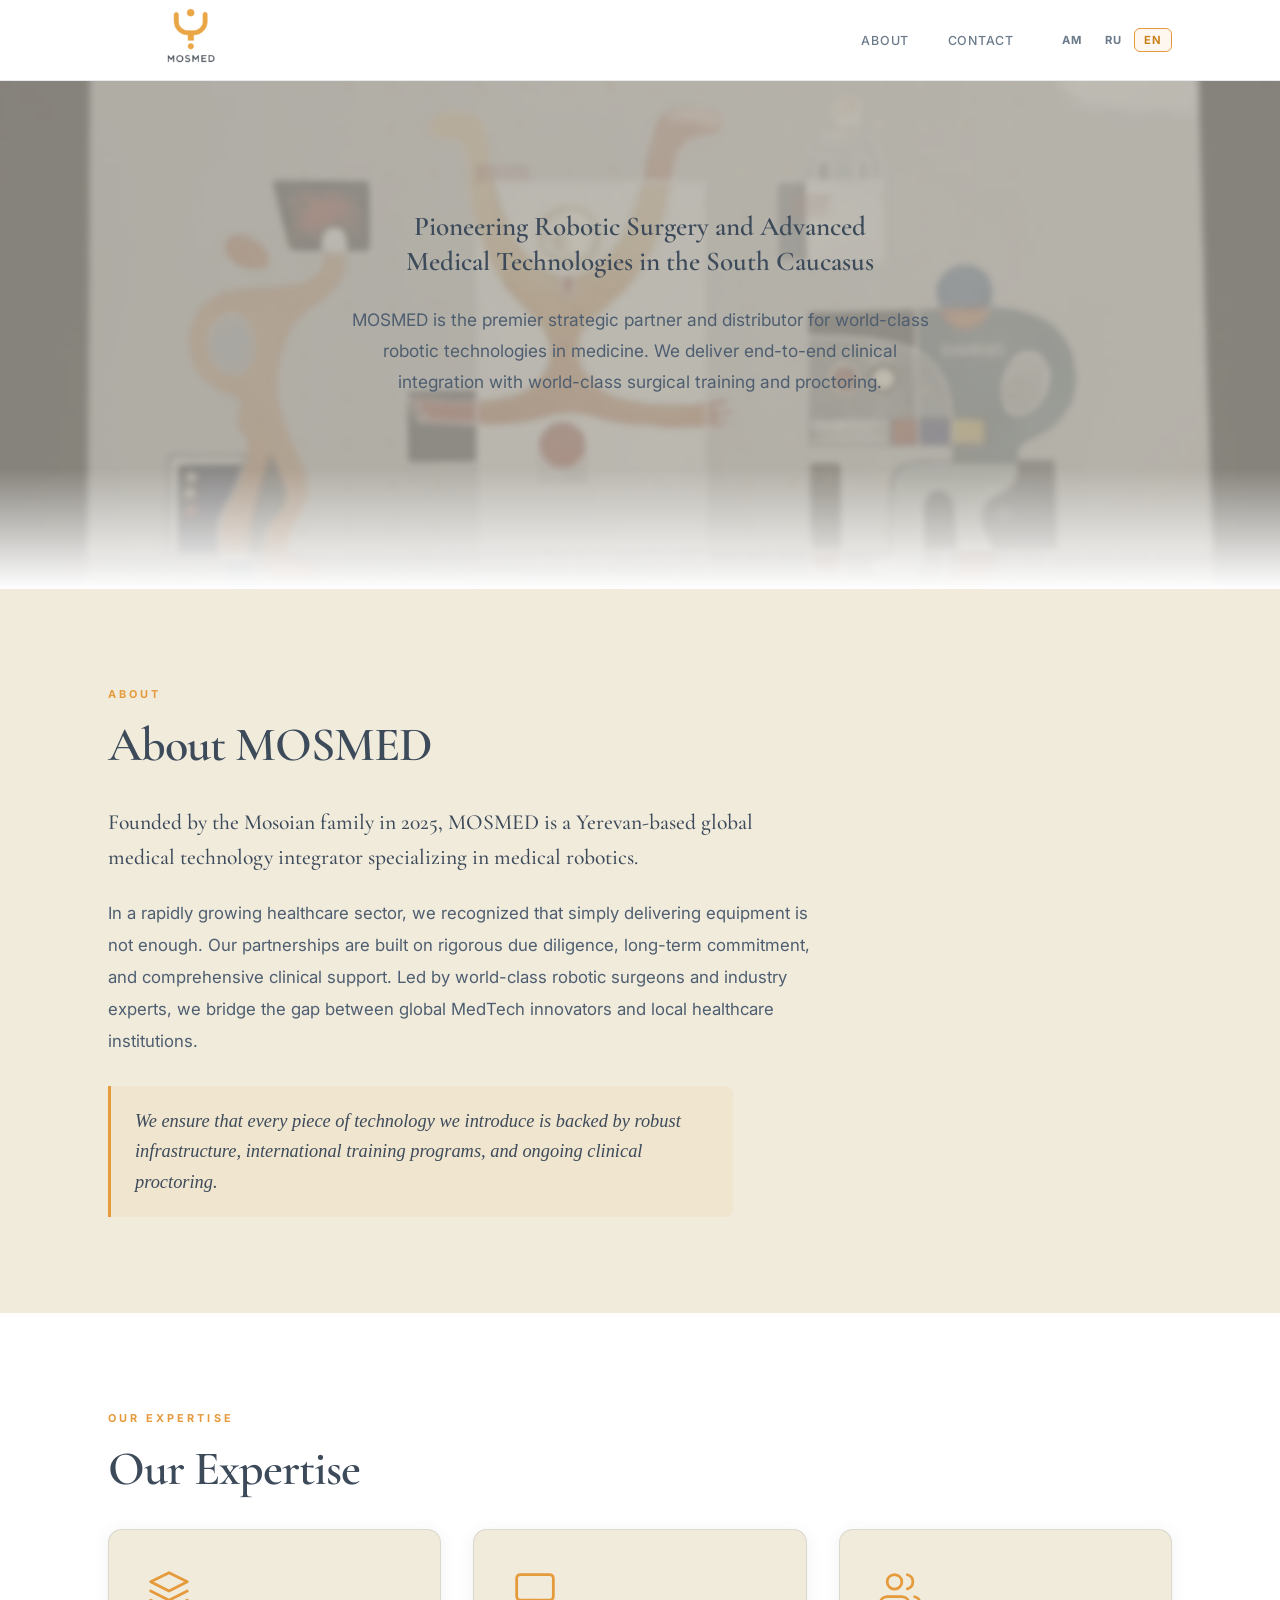
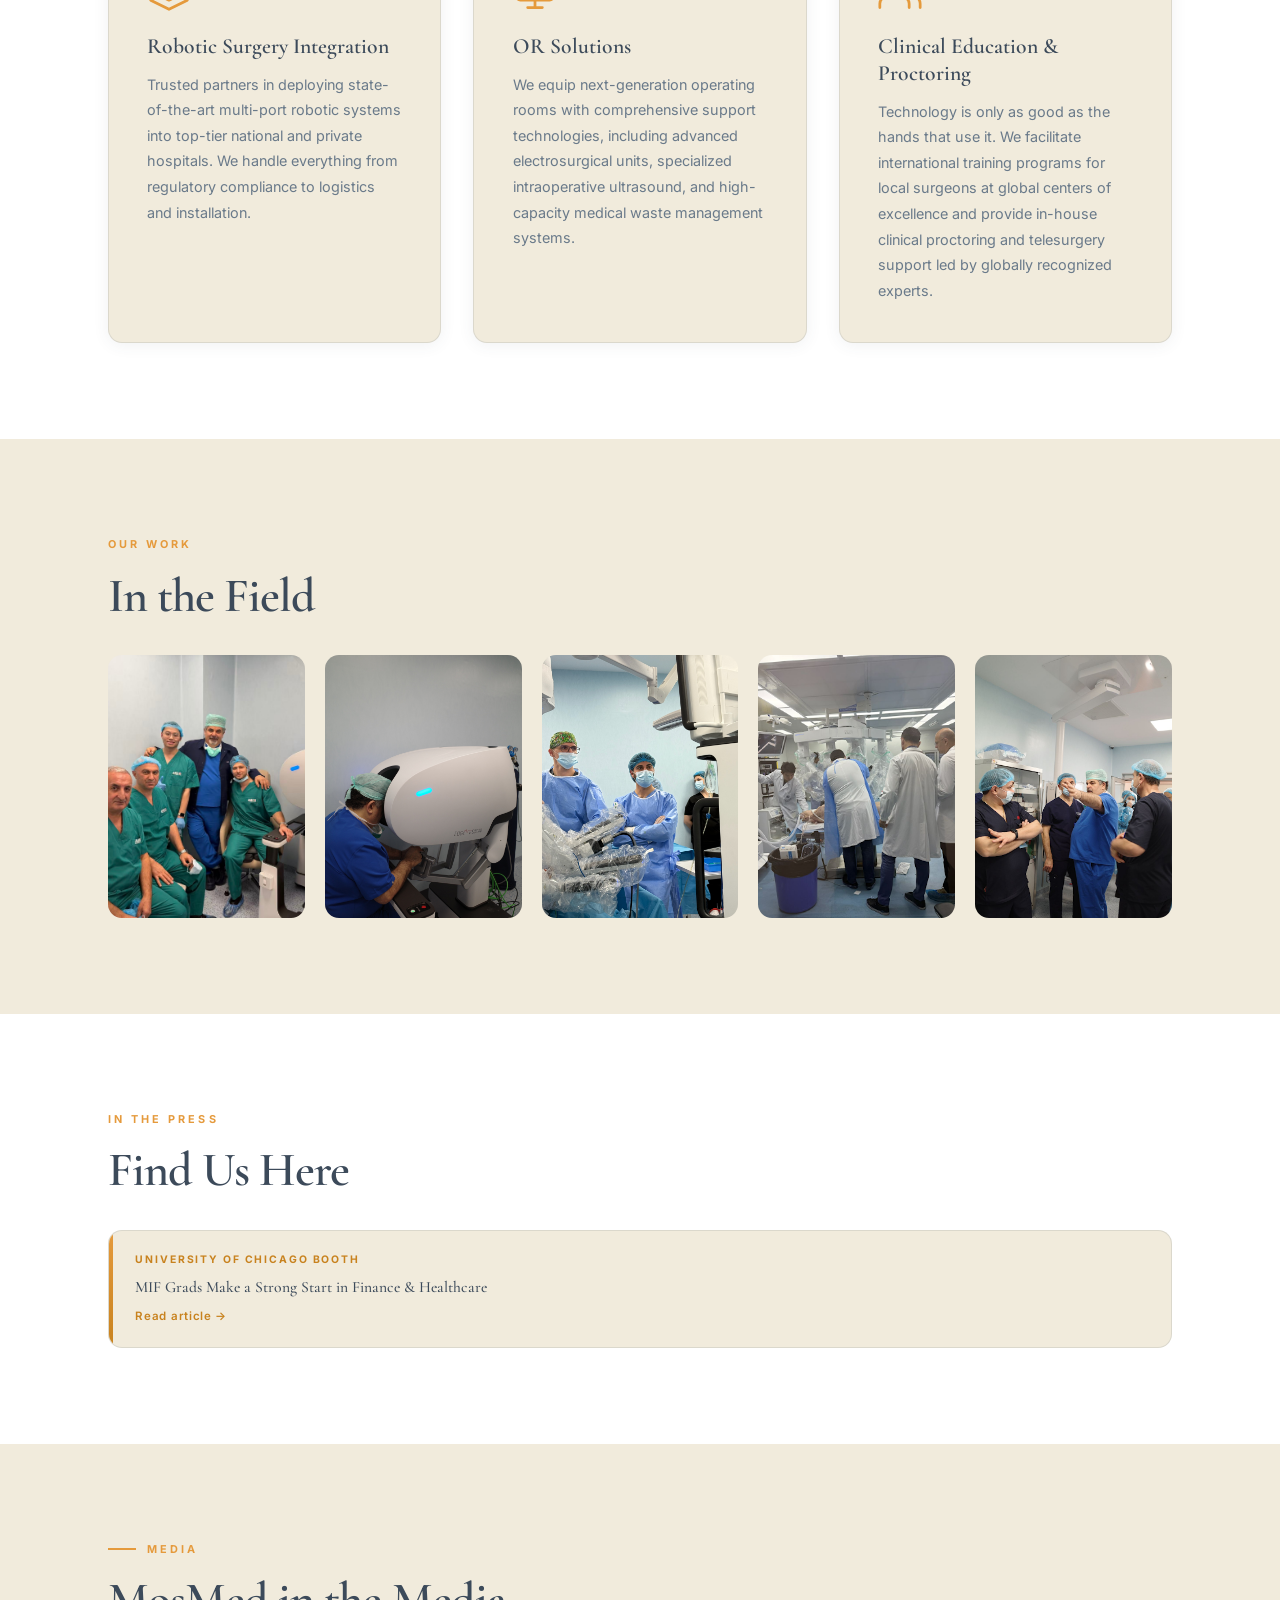
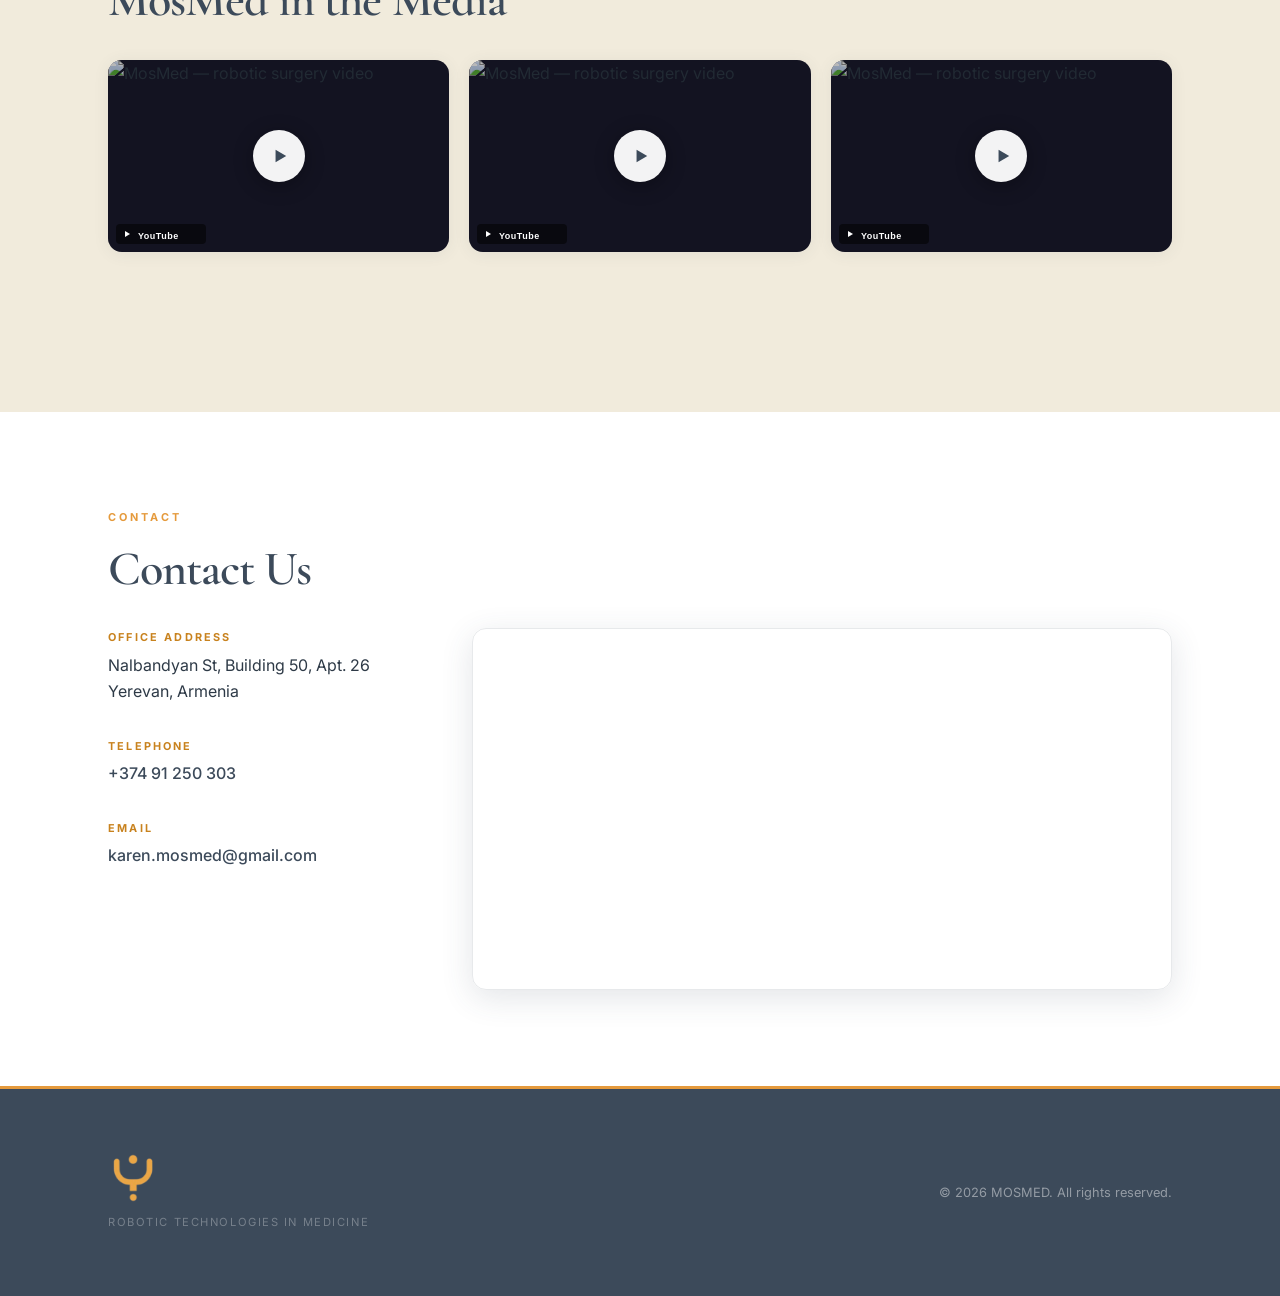
==== commit 4e100272: "Hero: replace slogan with tagline h1. About: callout quote. Gallery: hover captions. Press: split in" ====
--- a/index.html
+++ b/index.html
@@ -85,20 +85,10 @@
         <img src="assets/images/mosoffice.JPG" alt="" class="hero-bg-img" />
       </div>
       <div class="container hero-inner">
-
-        <!-- Wordmark -->
-
-        <!-- Latin slogan -->
-        <h1 class="hero-slogan">
-          <span data-i18n="hero_slogan">Sic itur ad astra</span>
-        </h1>
-
-        <!-- Positioning statement -->
-        <h2 class="hero-tagline" data-i18n="hero_tagline">Pioneering Robotic Surgery and Advanced Medical Technologies in the South Caucasus</h2>
+        <h1 class="hero-tagline" data-i18n="hero_tagline">Pioneering Robotic Surgery and Advanced Medical Technologies in the South Caucasus</h1>
         <p class="hero-body" data-i18n="hero_body">
           MOSMED is the premier strategic partner and distributor for world-class robotic technologies in medicine. We deliver end-to-end clinical integration with world-class surgical training and proctoring.
         </p>
-
       </div>
     </section>
 
@@ -111,7 +101,8 @@
         <h2 id="about-heading" class="section-heading fade-in" data-i18n="about_heading">About MOSMED</h2>
         <div class="about-body">
           <p class="body-text fade-in" data-i18n="about_p1">Founded by the Mosoian family in 2025, MOSMED is a Yerevan-based global medical technology integrator specializing in medical robotics.</p>
-          <p class="body-text fade-in" data-i18n="about_p2">In a rapidly growing healthcare sector, we recognized that simply delivering equipment is not enough. Our partnerships are built on rigorous due diligence, long-term commitment, and comprehensive clinical support. Led by world-class robotic surgeons and industry experts, we bridge the gap between global MedTech innovators and local healthcare institutions. We ensure that every piece of technology we introduce is backed by robust infrastructure, international training programs, and ongoing clinical proctoring.</p>
+          <p class="body-text fade-in" data-i18n="about_p2">In a rapidly growing healthcare sector, we recognized that simply delivering equipment is not enough. Our partnerships are built on rigorous due diligence, long-term commitment, and comprehensive clinical support. Led by world-class robotic surgeons and industry experts, we bridge the gap between global MedTech innovators and local healthcare institutions.</p>
+          <blockquote class="about-callout fade-in" data-i18n="about_p3_callout">We ensure that every piece of technology we introduce is backed by robust infrastructure, international training programs, and ongoing clinical proctoring.</blockquote>
         </div>
       </div>
     </section>
@@ -168,33 +159,23 @@
         <h2 id="gallery-heading" class="section-heading fade-in" data-i18n="gallery_heading">In the Field</h2>
         <div class="gallery-grid">
           <figure class="gallery-item fade-in">
-            <div class="gallery-img-wrap">
-              <img src="assets/images/mosteam.JPG" alt="MOSMED team at Astghik Medical Center" loading="lazy" />
-            </div>
+            <img src="assets/images/mosteam.JPG" alt="MOSMED team at Astghik Medical Center" loading="lazy" />
             <figcaption data-i18n="gallery_cap1">MosMed team at the surgical robot installation in Astghik Medical Center</figcaption>
           </figure>
           <figure class="gallery-item fade-in">
-            <div class="gallery-img-wrap">
-              <img src="assets/images/Mosboss.JPG" alt="Prof. Mkrtich Mosoian performing surgery" loading="lazy" />
-            </div>
+            <img src="assets/images/Mosboss.JPG" alt="Prof. Mkrtich Mosoian performing surgery" loading="lazy" />
             <figcaption data-i18n="gallery_cap2">Prof. Mkrtich Mosoian performing the first robot-assisted prostatectomy in Armenia</figcaption>
           </figure>
           <figure class="gallery-item fade-in">
-            <div class="gallery-img-wrap">
-              <img src="assets/images/mosbystander.JPG" alt="MOSMED clinical specialists during surgery" loading="lazy" />
-            </div>
+            <img src="assets/images/mosbystander.JPG" alt="MOSMED clinical specialists during surgery" loading="lazy" />
             <figcaption data-i18n="gallery_cap3">MosMed clinical specialists during the surgery</figcaption>
           </figure>
           <figure class="gallery-item fade-in">
-            <div class="gallery-img-wrap">
-              <img src="assets/images/scaryroom.png" alt="Armenian surgeons at international robotic training" loading="lazy" />
-            </div>
+            <img src="assets/images/scaryroom.png" alt="Armenian surgeons at international robotic training" loading="lazy" />
             <figcaption data-i18n="gallery_cap4">Armenian surgeons attending advanced robotic training in international centers</figcaption>
           </figure>
           <figure class="gallery-item fade-in">
-            <div class="gallery-img-wrap">
-              <img src="assets/images/angryboss.png" alt="Prof. Mkrtich Mosoian leading a proctoring session" loading="lazy" />
-            </div>
+            <img src="assets/images/angryboss.png" alt="Prof. Mkrtich Mosoian leading a proctoring session" loading="lazy" />
             <figcaption data-i18n="gallery_cap5">Prof. Mkrtich Mosoian leading a robotic surgery proctoring session in Yerevan</figcaption>
           </figure>
         </div>
@@ -202,16 +183,64 @@
     </section>
 
     <!-- ════════════════════════════════════════════════════════════════════════
-         MOSMED IN THE MEDIA
-    ════════════════════════════════════════════════════════════════════════ -->
-    <section id="media" class="section section--white" aria-labelledby="media-heading">
+         FIND US HERE (Press articles — after gallery)
+    ════════════════════════════════════════════════════════════════════════ -->
+    <section id="press" class="section section--white" aria-labelledby="press-heading">
+      <div class="container">
+        <div class="section-label section-label--amber fade-in" aria-hidden="true">In the Press</div>
+        <h2 id="press-heading" class="section-heading fade-in" data-i18n="press_heading">Find Us Here</h2>
+        <div class="media-press-grid">
+
+          <a href="https://www.linkedin.com/posts/universityofchicagoboothschoolofbusiness_mif-grads-make-a-strong-start-in-finance-activity-7472664345869492224-_aor?utm_source=share&utm_medium=member_ios&rcm=ACoAADi_QwMBmoriFJmn3-9CRxMLAyPw3o-kLzw" target="_blank" rel="noopener noreferrer" class="media-article-card fade-in" data-lang-show="en">
+            <div class="media-article-accent"></div>
+            <div class="media-article-inner">
+              <span class="media-article-source">University of Chicago Booth</span>
+              <p class="media-article-title">MIF Grads Make a Strong Start in Finance &amp; Healthcare</p>
+              <span class="media-article-cta">Read article <span aria-hidden="true">→</span></span>
+            </div>
+          </a>
+
+          <a href="https://www.aravot.am/2026/05/06/1554800/?fbclid=IwY2xjawRoE1VleHRuA2FlbQIxMABicmlkETFWMFF4ZDF3azB1TGtoQk8yc3J0YwZhcHBfaWQQMjIyMDM5MTc4ODIwMDg5MgABHlLk91M-aU4vcBNbNMBoioPDv-bez5-khNhWbYjyIuB_VzFN8m2nEVFK8kmZ_aem_GqVDOCikEde9PTWTR5oTYw" target="_blank" rel="noopener noreferrer" class="media-article-card fade-in" data-lang-show="ru am">
+            <div class="media-article-accent"></div>
+            <div class="media-article-inner">
+              <span class="media-article-source" data-i18n="press_article1_source">Aravot.am</span>
+              <p class="media-article-title" data-i18n="press_article1_title">First Robot-Assisted Surgery Performed in Armenia</p>
+              <span class="media-article-cta">Read article <span aria-hidden="true">→</span></span>
+            </div>
+          </a>
+
+          <a href="https://med.news.am/rus/news/40424/v-mc-astkhik-uzhe-provodyat-operacii-s-primeneniem-khirurgicheskogo-robota.html" target="_blank" rel="noopener noreferrer" class="media-article-card fade-in" data-lang-show="ru am">
+            <div class="media-article-accent"></div>
+            <div class="media-article-inner">
+              <span class="media-article-source" data-i18n="press_article2_source">Med.News.am</span>
+              <p class="media-article-title" data-i18n="press_article2_title">Astkhik Medical Center Now Performs Surgeries with a Surgical Robot</p>
+              <span class="media-article-cta">Read article <span aria-hidden="true">→</span></span>
+            </div>
+          </a>
+
+          <a href="https://www.facebook.com/share/v/1CthzXPyRn/?mibextid=wwXIfr" target="_blank" rel="noopener noreferrer" class="media-article-card fade-in" data-lang-show="ru am">
+            <div class="media-article-accent"></div>
+            <div class="media-article-inner">
+              <span class="media-article-source">Facebook</span>
+              <p class="media-article-title">MOSMED — Surgical Robot in Action</p>
+              <span class="media-article-cta">Watch video <span aria-hidden="true">→</span></span>
+            </div>
+          </a>
+
+        </div>
+      </div>
+    </section>
+
+    <!-- ════════════════════════════════════════════════════════════════════════
+         MOSMED IN THE MEDIA (YouTube only)
+    ════════════════════════════════════════════════════════════════════════ -->
+    <section id="media" class="section section--cream" aria-labelledby="media-heading">
       <div class="container">
         <div class="section-label section-label--amber fade-in" aria-hidden="true">
           <span class="section-label-line"></span>Media
         </div>
         <h2 id="media-heading" class="section-heading fade-in" data-i18n="media_heading">MosMed in the Media</h2>
 
-        <!-- YouTube Videos (always visible) -->
         <div class="media-videos-grid">
 
           <a href="https://youtu.be/V0QrR3rMJ3w" target="_blank" rel="noopener noreferrer" class="video-card fade-in" aria-label="Watch on YouTube">
@@ -253,59 +282,6 @@
               <div class="video-yt-badge" aria-hidden="true">
                 <svg viewBox="0 0 90 20" fill="none" xmlns="http://www.w3.org/2000/svg"><rect width="90" height="20" rx="4" fill="rgba(0,0,0,0.55)"/><path d="M14 10l-5 3V7l5 3z" fill="white"/><text x="22" y="14.5" fill="white" font-family="Arial,sans-serif" font-size="9" font-weight="700" letter-spacing="0.5">YouTube</text></svg>
               </div>
-            </div>
-          </a>
-
-        </div>
-
-        <!-- Press Articles (language-conditional) -->
-        <div class="media-press-grid">
-
-          <a href="https://www.linkedin.com/posts/universityofchicagoboothschoolofbusiness_mif-grads-make-a-strong-start-in-finance-activity-7472664345869492224-_aor?utm_source=share&utm_medium=member_ios&rcm=ACoAADi_QwMBmoriFJmn3-9CRxMLAyPw3o-kLzw" target="_blank" rel="noopener noreferrer" class="media-article-card fade-in" data-lang-show="en">
-            <div class="media-article-accent"></div>
-            <div class="media-article-inner">
-              <span class="media-article-source">
-                <svg viewBox="0 0 20 20" fill="currentColor" class="media-article-icon"><path d="M2 3a1 1 0 011-1h2.153a1 1 0 01.986.836l.74 4.435a1 1 0 01-.54 1.06l-1.548.773a11.037 11.037 0 006.105 6.105l.774-1.548a1 1 0 011.059-.54l4.435.74a1 1 0 01.836.986V17a1 1 0 01-1 1h-2C7.82 18 2 12.18 2 5V3z"/></svg>
-                University of Chicago Booth
-              </span>
-              <p class="media-article-title">MIF Grads Make a Strong Start in Finance &amp; Healthcare</p>
-              <span class="media-article-cta">Read article <span aria-hidden="true">→</span></span>
-            </div>
-          </a>
-
-          <a href="https://www.aravot.am/2026/05/06/1554800/?fbclid=IwY2xjawRoE1VleHRuA2FlbQIxMABicmlkETFWMFF4ZDF3azB1TGtoQk8yc3J0YwZhcHBfaWQQMjIyMDM5MTc4ODIwMDg5MgABHlLk91M-aU4vcBNbNMBoioPDv-bez5-khNhWbYjyIuB_VzFN8m2nEVFK8kmZ_aem_GqVDOCikEde9PTWTR5oTYw" target="_blank" rel="noopener noreferrer" class="media-article-card fade-in" data-lang-show="ru am">
-            <div class="media-article-accent"></div>
-            <div class="media-article-inner">
-              <span class="media-article-source">
-                <svg viewBox="0 0 20 20" fill="currentColor" class="media-article-icon"><path fill-rule="evenodd" d="M2 5a2 2 0 012-2h8a2 2 0 012 2v10a2 2 0 002 2H4a2 2 0 01-2-2V5zm3 1h6v4H5V6zm6 6H5v2h6v-2z" clip-rule="evenodd"/><path d="M15 7h1a2 2 0 012 2v5.5a1.5 1.5 0 01-3 0V7z"/></svg>
-                <span data-i18n="press_article1_source">Aravot.am</span>
-              </span>
-              <p class="media-article-title" data-i18n="press_article1_title">First Robot-Assisted Surgery Performed in Armenia</p>
-              <span class="media-article-cta">Read article <span aria-hidden="true">→</span></span>
-            </div>
-          </a>
-
-          <a href="https://med.news.am/rus/news/40424/v-mc-astkhik-uzhe-provodyat-operacii-s-primeneniem-khirurgicheskogo-robota.html" target="_blank" rel="noopener noreferrer" class="media-article-card fade-in" data-lang-show="ru am">
-            <div class="media-article-accent"></div>
-            <div class="media-article-inner">
-              <span class="media-article-source">
-                <svg viewBox="0 0 20 20" fill="currentColor" class="media-article-icon"><path fill-rule="evenodd" d="M2 5a2 2 0 012-2h8a2 2 0 012 2v10a2 2 0 002 2H4a2 2 0 01-2-2V5zm3 1h6v4H5V6zm6 6H5v2h6v-2z" clip-rule="evenodd"/><path d="M15 7h1a2 2 0 012 2v5.5a1.5 1.5 0 01-3 0V7z"/></svg>
-                <span data-i18n="press_article2_source">Med.News.am</span>
-              </span>
-              <p class="media-article-title" data-i18n="press_article2_title">Astkhik Medical Center Now Performs Surgeries with a Surgical Robot</p>
-              <span class="media-article-cta">Read article <span aria-hidden="true">→</span></span>
-            </div>
-          </a>
-
-          <a href="https://www.facebook.com/share/v/1CthzXPyRn/?mibextid=wwXIfr" target="_blank" rel="noopener noreferrer" class="media-article-card fade-in" data-lang-show="ru am">
-            <div class="media-article-accent"></div>
-            <div class="media-article-inner">
-              <span class="media-article-source">
-                <svg viewBox="0 0 20 20" fill="currentColor" class="media-article-icon"><path fill-rule="evenodd" d="M20 10c0-5.523-4.477-10-10-10S0 4.477 0 10c0 4.991 3.657 9.128 8.438 9.878v-6.987h-2.54V10h2.54V7.797c0-2.506 1.492-3.89 3.777-3.89 1.094 0 2.238.195 2.238.195v2.46h-1.26c-1.243 0-1.63.771-1.63 1.562V10h2.773l-.443 2.89h-2.33v6.988C16.343 19.128 20 14.991 20 10z" clip-rule="evenodd"/></svg>
-                Facebook
-              </span>
-              <p class="media-article-title">MOSMED — Surgical Robot in Action</p>
-              <span class="media-article-cta">Watch video <span aria-hidden="true">→</span></span>
             </div>
           </a>
 
--- a/css/styles.css
+++ b/css/styles.css
@@ -106,12 +106,11 @@
 .gallery-grid { display: grid; grid-template-columns: repeat(2, 1fr); gap: 1rem; margin-top: var(--space-md); }
 @media (min-width: 768px) { .gallery-grid { grid-template-columns: repeat(3, 1fr); gap: 1.25rem; } }
 @media (min-width: 1024px) { .gallery-grid { grid-template-columns: repeat(5, 1fr); } }
-.gallery-item { display: flex; flex-direction: column; border-radius: var(--radius-md); overflow: hidden; margin: 0; background: var(--color-white); border: 1px solid var(--color-border); box-shadow: 0 2px 12px var(--color-shadow-sm); transition: transform 300ms ease, box-shadow 300ms ease; }
-.gallery-item:hover { transform: translateY(-3px); box-shadow: 0 8px 28px var(--color-shadow-md); }
-.gallery-item .gallery-img-wrap { aspect-ratio: 3/4; overflow: hidden; flex-shrink: 0; }
+.gallery-item { position: relative; overflow: hidden; border-radius: var(--radius-md); aspect-ratio: 3/4; margin: 0; background: var(--color-slate); }
 .gallery-item img { width: 100%; height: 100%; object-fit: cover; object-position: center; transition: transform 500ms ease; display: block; }
-.gallery-item:hover img { transform: scale(1.04); }
-.gallery-item figcaption { padding: 0.65rem 0.8rem 0.75rem; font-size: 0.72rem; line-height: 1.5; color: var(--color-slate-light); font-style: italic; border-top: 1px solid var(--color-border); background: var(--color-white); }
+.gallery-item:hover img { transform: scale(1.07); }
+.gallery-item figcaption { position: absolute; bottom: 0; left: 0; right: 0; padding: 2rem 0.85rem 0.85rem; background: linear-gradient(to top, rgba(20,26,36,0.92) 0%, transparent 100%); color: rgba(255,255,255,0.93); font-size: 0.72rem; line-height: 1.5; font-style: italic; transform: translateY(6px); opacity: 0; transition: opacity 320ms ease, transform 320ms ease; }
+.gallery-item:hover figcaption { opacity: 1; transform: translateY(0); }
 
 /* ── Press ── */
 .press-grid { display: grid; grid-template-columns: 1fr; gap: 1rem; margin-top: var(--space-md); }
@@ -170,7 +169,9 @@
 .about-body { max-width: 72ch; }
 .about-body .body-text:first-child { font-family: var(--font-serif); font-size: clamp(1.15rem, 2vw, 1.35rem); font-weight: 500; color: var(--color-slate); line-height: 1.6; margin-bottom: 1.5rem; }
 :lang(hy) .about-body .body-text:first-child, :lang(ru) .about-body .body-text:first-child { font-family: 'Noto Serif', Georgia, serif; }
-.about-body .body-text:last-child { font-size: clamp(0.97rem, 1.4vw, 1.05rem); color: var(--color-slate-mid); line-height: 1.9; }
+.about-body .body-text { font-size: clamp(0.97rem, 1.4vw, 1.05rem); color: var(--color-slate-mid); line-height: 1.9; }
+.about-callout { margin-top: 1.75rem; padding: 1.25rem 1.5rem; border-left: 3px solid var(--color-amber); background: var(--color-amber-pale); border-radius: 0 var(--radius-sm) var(--radius-sm) 0; font-family: var(--font-serif); font-size: clamp(1rem, 1.6vw, 1.15rem); font-style: italic; color: var(--color-slate); line-height: 1.65; max-width: 68ch; }
+:lang(hy) .about-callout, :lang(ru) .about-callout { font-family: 'Noto Serif', Georgia, serif; }
 
 /* ── Founder ── */
 .founder-grid { display: grid; grid-template-columns: 1fr; gap: var(--space-lg); margin-top: var(--space-md); }
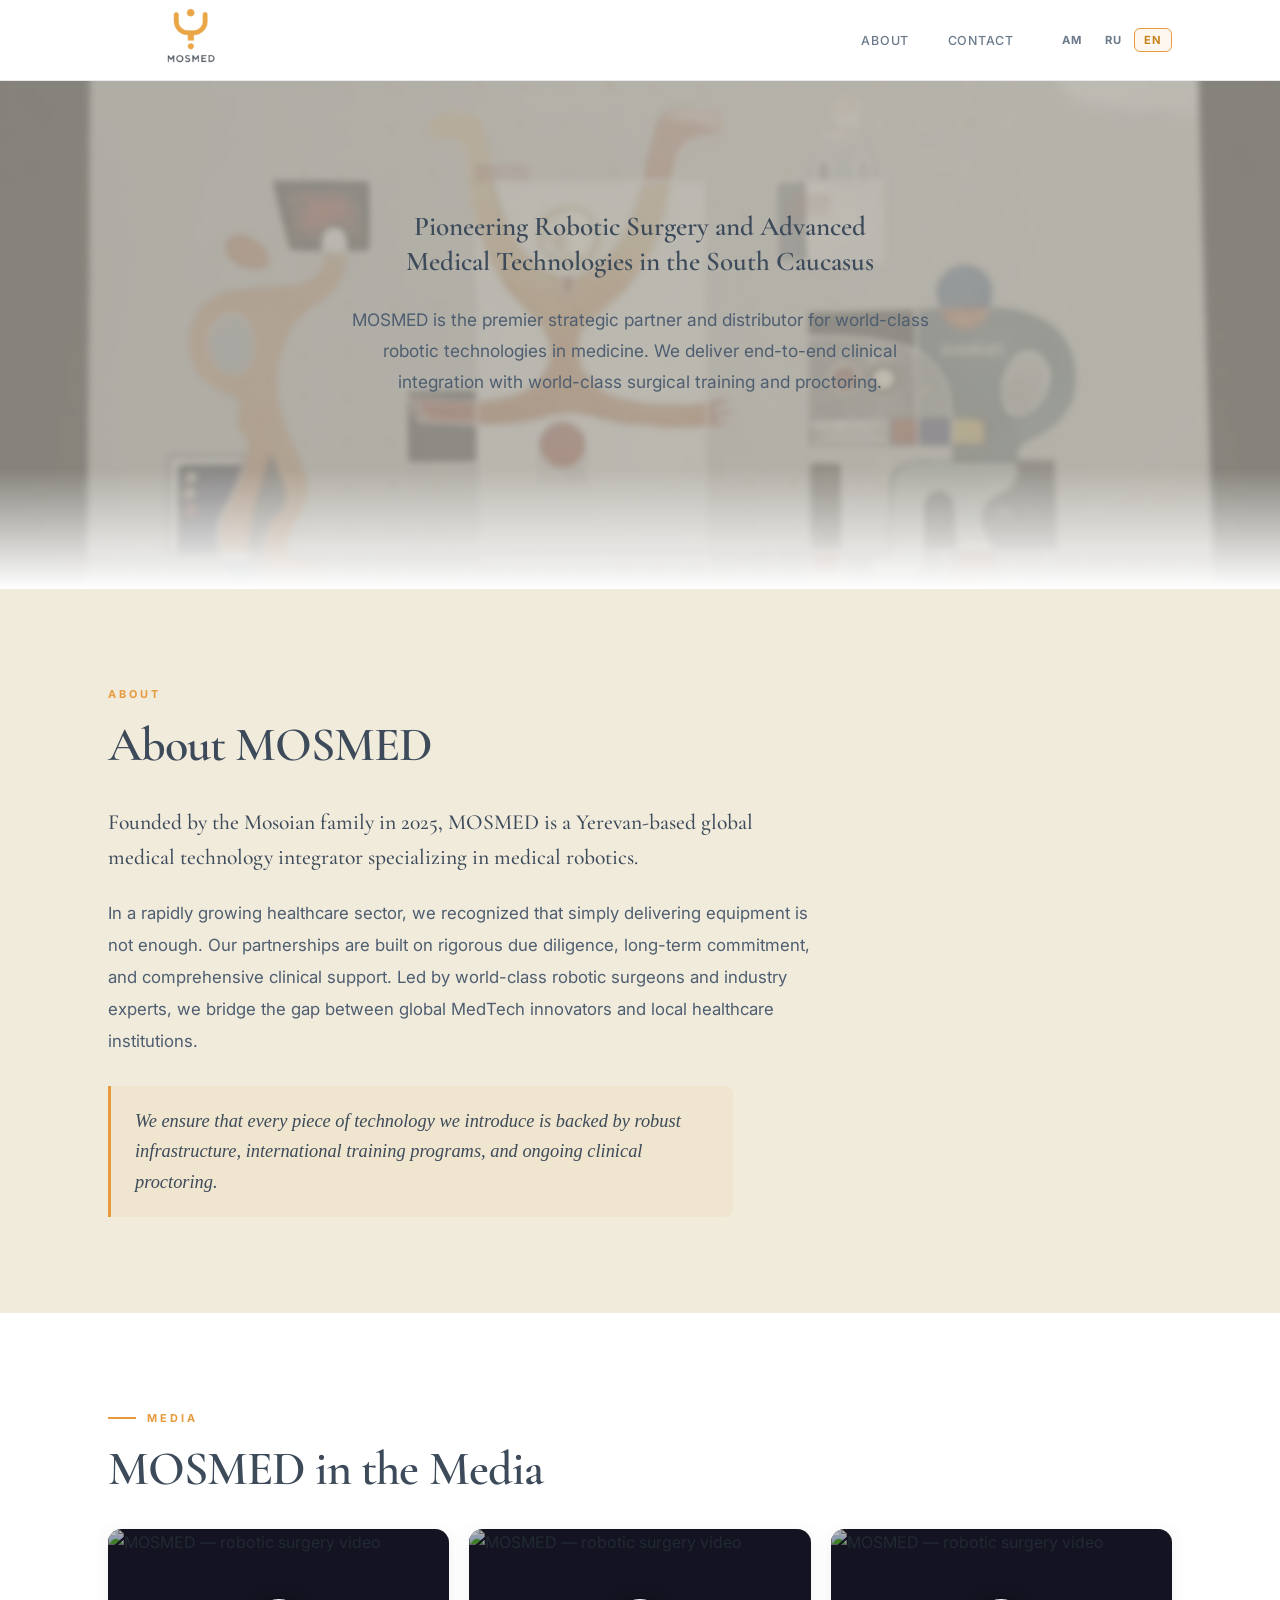
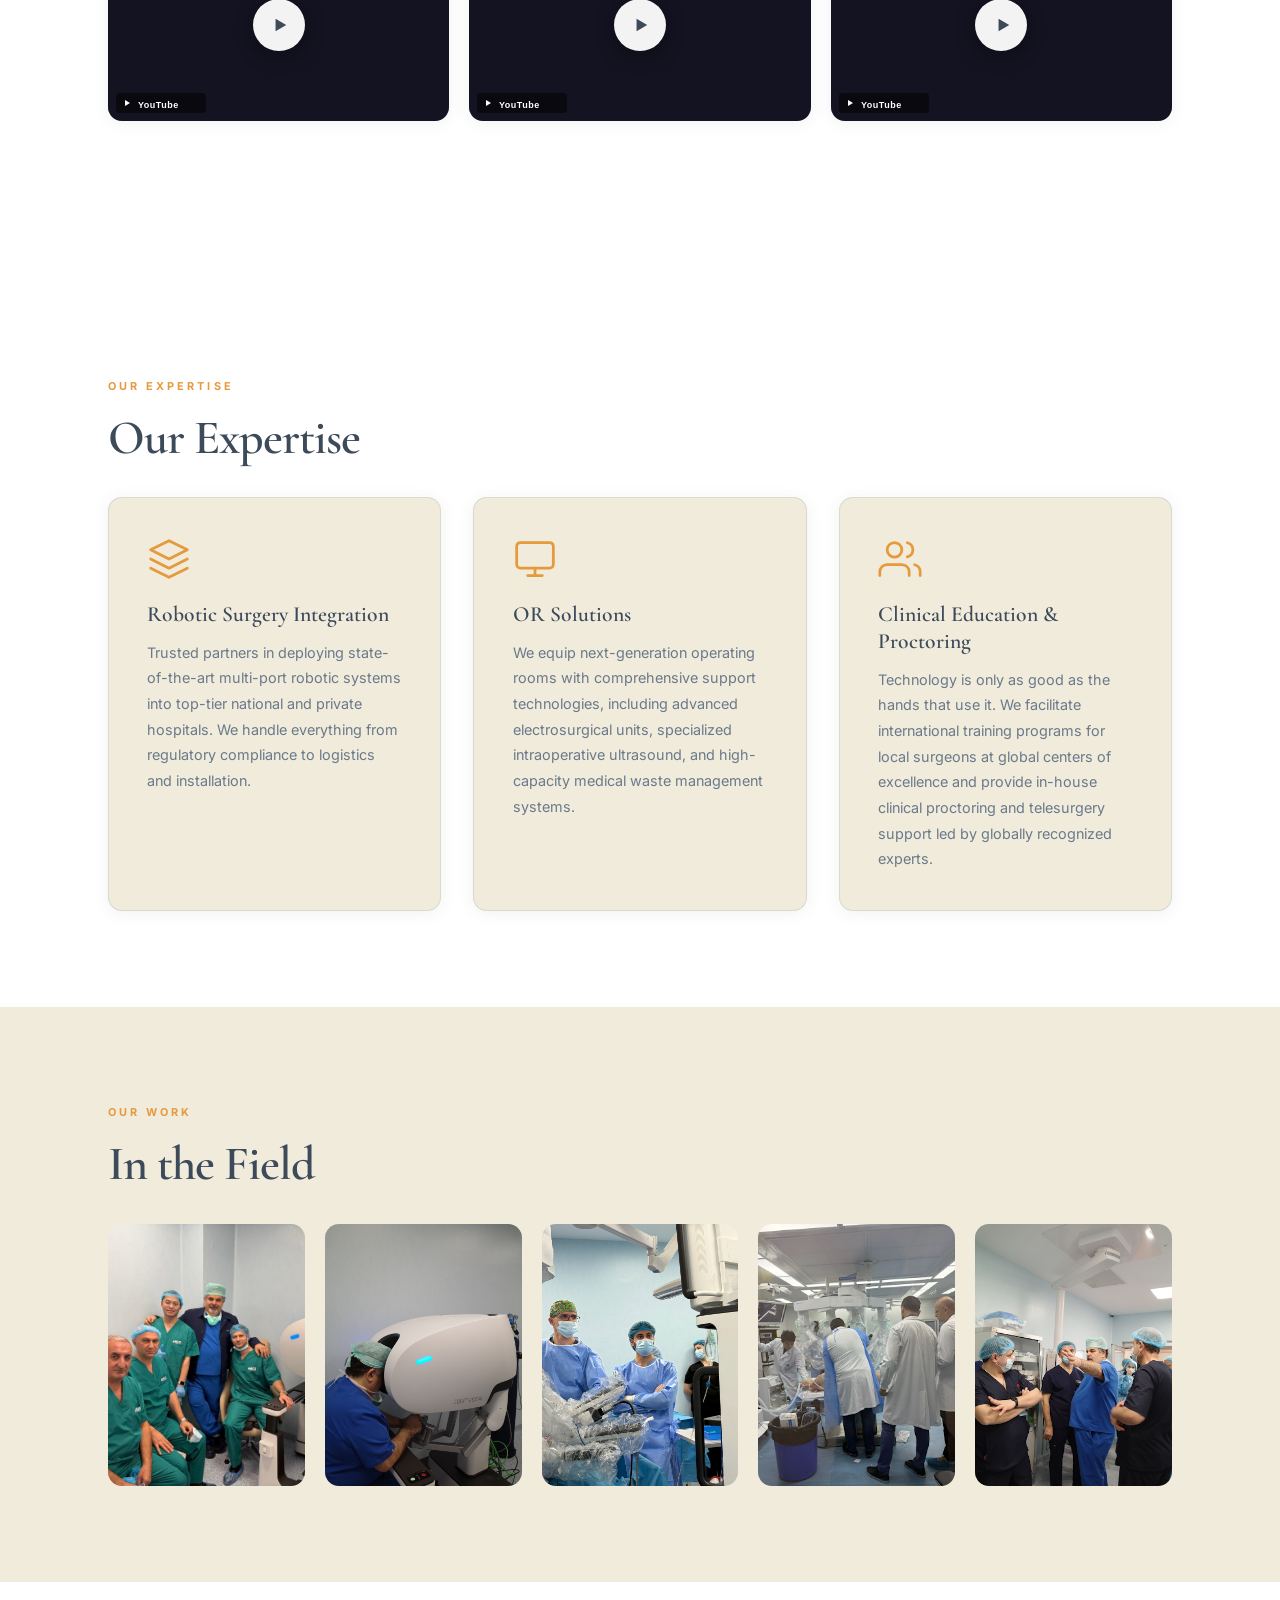
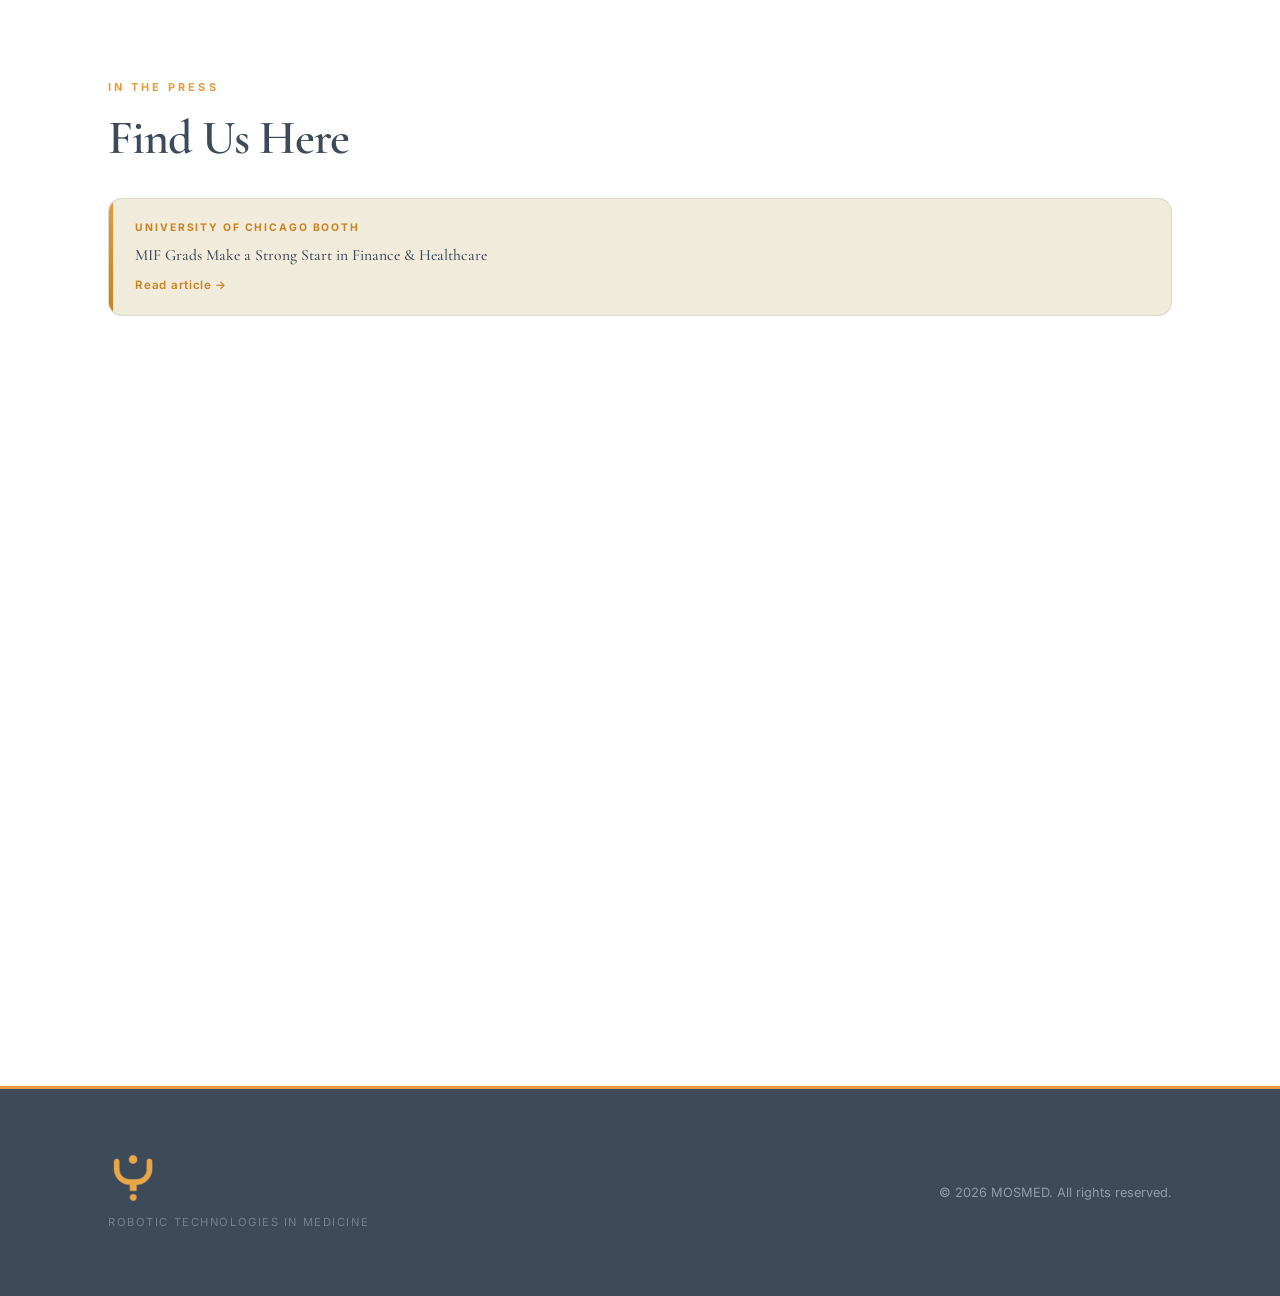
==== commit 2690badc: "Fix: Professor full title, MOSMED name consistent, YouTube videos after About" ====
--- a/index.html
+++ b/index.html
@@ -107,6 +107,64 @@
       </div>
     </section>
 
+    <!-- ════════════════════════════════════════════════════════════════════════
+         MOSMED IN THE MEDIA (YouTube only)
+    ════════════════════════════════════════════════════════════════════════ -->
+    <section id="media" class="section section--white" aria-labelledby="media-heading">
+      <div class="container">
+        <div class="section-label section-label--amber fade-in" aria-hidden="true">
+          <span class="section-label-line"></span>Media
+        </div>
+        <h2 id="media-heading" class="section-heading fade-in" data-i18n="media_heading">MOSMED in the Media</h2>
+
+        <div class="media-videos-grid">
+
+          <a href="https://youtu.be/V0QrR3rMJ3w" target="_blank" rel="noopener noreferrer" class="video-card fade-in" aria-label="Watch on YouTube">
+            <div class="video-thumb-wrap">
+              <img src="https://img.youtube.com/vi/V0QrR3rMJ3w/hqdefault.jpg" alt="MOSMED — robotic surgery video" loading="lazy">
+              <div class="video-play-overlay">
+                <div class="video-play-btn">
+                  <svg viewBox="0 0 18 18" fill="none" xmlns="http://www.w3.org/2000/svg"><polygon points="4,2 16,9 4,16" fill="white"/></svg>
+                </div>
+              </div>
+              <div class="video-yt-badge" aria-hidden="true">
+                <svg viewBox="0 0 90 20" fill="none" xmlns="http://www.w3.org/2000/svg"><rect width="90" height="20" rx="4" fill="rgba(0,0,0,0.55)"/><path d="M14 10l-5 3V7l5 3z" fill="white"/><text x="22" y="14.5" fill="white" font-family="Arial,sans-serif" font-size="9" font-weight="700" letter-spacing="0.5">YouTube</text></svg>
+              </div>
+            </div>
+          </a>
+
+          <a href="https://youtu.be/y4QfjLz0b0c" target="_blank" rel="noopener noreferrer" class="video-card fade-in" aria-label="Watch on YouTube">
+            <div class="video-thumb-wrap">
+              <img src="https://img.youtube.com/vi/y4QfjLz0b0c/hqdefault.jpg" alt="MOSMED — robotic surgery video" loading="lazy">
+              <div class="video-play-overlay">
+                <div class="video-play-btn">
+                  <svg viewBox="0 0 18 18" fill="none" xmlns="http://www.w3.org/2000/svg"><polygon points="4,2 16,9 4,16" fill="white"/></svg>
+                </div>
+              </div>
+              <div class="video-yt-badge" aria-hidden="true">
+                <svg viewBox="0 0 90 20" fill="none" xmlns="http://www.w3.org/2000/svg"><rect width="90" height="20" rx="4" fill="rgba(0,0,0,0.55)"/><path d="M14 10l-5 3V7l5 3z" fill="white"/><text x="22" y="14.5" fill="white" font-family="Arial,sans-serif" font-size="9" font-weight="700" letter-spacing="0.5">YouTube</text></svg>
+              </div>
+            </div>
+          </a>
+
+          <a href="https://youtu.be/8q_7QoxsPYg" target="_blank" rel="noopener noreferrer" class="video-card fade-in" aria-label="Watch on YouTube">
+            <div class="video-thumb-wrap">
+              <img src="https://img.youtube.com/vi/8q_7QoxsPYg/hqdefault.jpg" alt="MOSMED — robotic surgery video" loading="lazy">
+              <div class="video-play-overlay">
+                <div class="video-play-btn">
+                  <svg viewBox="0 0 18 18" fill="none" xmlns="http://www.w3.org/2000/svg"><polygon points="4,2 16,9 4,16" fill="white"/></svg>
+                </div>
+              </div>
+              <div class="video-yt-badge" aria-hidden="true">
+                <svg viewBox="0 0 90 20" fill="none" xmlns="http://www.w3.org/2000/svg"><rect width="90" height="20" rx="4" fill="rgba(0,0,0,0.55)"/><path d="M14 10l-5 3V7l5 3z" fill="white"/><text x="22" y="14.5" fill="white" font-family="Arial,sans-serif" font-size="9" font-weight="700" letter-spacing="0.5">YouTube</text></svg>
+              </div>
+            </div>
+          </a>
+
+        </div>
+      </div>
+    </section>
+
     <!-- OUR EXPERTISE -->
     <section id="expertise" class="section section--white" aria-labelledby="expertise-heading">
       <div class="container">
@@ -160,23 +218,23 @@
         <div class="gallery-grid">
           <figure class="gallery-item fade-in">
             <img src="assets/images/mosteam.JPG" alt="MOSMED team at Astghik Medical Center" loading="lazy" />
-            <figcaption data-i18n="gallery_cap1">MosMed team at the surgical robot installation in Astghik Medical Center</figcaption>
-          </figure>
-          <figure class="gallery-item fade-in">
-            <img src="assets/images/Mosboss.JPG" alt="Prof. Mkrtich Mosoian performing surgery" loading="lazy" />
-            <figcaption data-i18n="gallery_cap2">Prof. Mkrtich Mosoian performing the first robot-assisted prostatectomy in Armenia</figcaption>
+            <figcaption data-i18n="gallery_cap1">MOSMED team at the surgical robot installation in Astghik Medical Center</figcaption>
+          </figure>
+          <figure class="gallery-item fade-in">
+            <img src="assets/images/Mosboss.JPG" alt="Professor Mkrtich Mosoian performing surgery" loading="lazy" />
+            <figcaption data-i18n="gallery_cap2">Professor Mkrtich Mosoian performing the first robot-assisted prostatectomy in Armenia</figcaption>
           </figure>
           <figure class="gallery-item fade-in">
             <img src="assets/images/mosbystander.JPG" alt="MOSMED clinical specialists during surgery" loading="lazy" />
-            <figcaption data-i18n="gallery_cap3">MosMed clinical specialists during the surgery</figcaption>
+            <figcaption data-i18n="gallery_cap3">MOSMED clinical specialists during the surgery</figcaption>
           </figure>
           <figure class="gallery-item fade-in">
             <img src="assets/images/scaryroom.png" alt="Armenian surgeons at international robotic training" loading="lazy" />
             <figcaption data-i18n="gallery_cap4">Armenian surgeons attending advanced robotic training in international centers</figcaption>
           </figure>
           <figure class="gallery-item fade-in">
-            <img src="assets/images/angryboss.png" alt="Prof. Mkrtich Mosoian leading a proctoring session" loading="lazy" />
-            <figcaption data-i18n="gallery_cap5">Prof. Mkrtich Mosoian leading a robotic surgery proctoring session in Yerevan</figcaption>
+            <img src="assets/images/angryboss.png" alt="Professor Mkrtich Mosoian leading a proctoring session" loading="lazy" />
+            <figcaption data-i18n="gallery_cap5">Professor Mkrtich Mosoian leading a robotic surgery proctoring session in Yerevan</figcaption>
           </figure>
         </div>
       </div>
@@ -224,64 +282,6 @@
               <span class="media-article-source">Facebook</span>
               <p class="media-article-title">MOSMED — Surgical Robot in Action</p>
               <span class="media-article-cta">Watch video <span aria-hidden="true">→</span></span>
-            </div>
-          </a>
-
-        </div>
-      </div>
-    </section>
-
-    <!-- ════════════════════════════════════════════════════════════════════════
-         MOSMED IN THE MEDIA (YouTube only)
-    ════════════════════════════════════════════════════════════════════════ -->
-    <section id="media" class="section section--cream" aria-labelledby="media-heading">
-      <div class="container">
-        <div class="section-label section-label--amber fade-in" aria-hidden="true">
-          <span class="section-label-line"></span>Media
-        </div>
-        <h2 id="media-heading" class="section-heading fade-in" data-i18n="media_heading">MosMed in the Media</h2>
-
-        <div class="media-videos-grid">
-
-          <a href="https://youtu.be/V0QrR3rMJ3w" target="_blank" rel="noopener noreferrer" class="video-card fade-in" aria-label="Watch on YouTube">
-            <div class="video-thumb-wrap">
-              <img src="https://img.youtube.com/vi/V0QrR3rMJ3w/hqdefault.jpg" alt="MosMed — robotic surgery video" loading="lazy">
-              <div class="video-play-overlay">
-                <div class="video-play-btn">
-                  <svg viewBox="0 0 18 18" fill="none" xmlns="http://www.w3.org/2000/svg"><polygon points="4,2 16,9 4,16" fill="white"/></svg>
-                </div>
-              </div>
-              <div class="video-yt-badge" aria-hidden="true">
-                <svg viewBox="0 0 90 20" fill="none" xmlns="http://www.w3.org/2000/svg"><rect width="90" height="20" rx="4" fill="rgba(0,0,0,0.55)"/><path d="M14 10l-5 3V7l5 3z" fill="white"/><text x="22" y="14.5" fill="white" font-family="Arial,sans-serif" font-size="9" font-weight="700" letter-spacing="0.5">YouTube</text></svg>
-              </div>
-            </div>
-          </a>
-
-          <a href="https://youtu.be/y4QfjLz0b0c" target="_blank" rel="noopener noreferrer" class="video-card fade-in" aria-label="Watch on YouTube">
-            <div class="video-thumb-wrap">
-              <img src="https://img.youtube.com/vi/y4QfjLz0b0c/hqdefault.jpg" alt="MosMed — robotic surgery video" loading="lazy">
-              <div class="video-play-overlay">
-                <div class="video-play-btn">
-                  <svg viewBox="0 0 18 18" fill="none" xmlns="http://www.w3.org/2000/svg"><polygon points="4,2 16,9 4,16" fill="white"/></svg>
-                </div>
-              </div>
-              <div class="video-yt-badge" aria-hidden="true">
-                <svg viewBox="0 0 90 20" fill="none" xmlns="http://www.w3.org/2000/svg"><rect width="90" height="20" rx="4" fill="rgba(0,0,0,0.55)"/><path d="M14 10l-5 3V7l5 3z" fill="white"/><text x="22" y="14.5" fill="white" font-family="Arial,sans-serif" font-size="9" font-weight="700" letter-spacing="0.5">YouTube</text></svg>
-              </div>
-            </div>
-          </a>
-
-          <a href="https://youtu.be/8q_7QoxsPYg" target="_blank" rel="noopener noreferrer" class="video-card fade-in" aria-label="Watch on YouTube">
-            <div class="video-thumb-wrap">
-              <img src="https://img.youtube.com/vi/8q_7QoxsPYg/hqdefault.jpg" alt="MosMed — robotic surgery video" loading="lazy">
-              <div class="video-play-overlay">
-                <div class="video-play-btn">
-                  <svg viewBox="0 0 18 18" fill="none" xmlns="http://www.w3.org/2000/svg"><polygon points="4,2 16,9 4,16" fill="white"/></svg>
-                </div>
-              </div>
-              <div class="video-yt-badge" aria-hidden="true">
-                <svg viewBox="0 0 90 20" fill="none" xmlns="http://www.w3.org/2000/svg"><rect width="90" height="20" rx="4" fill="rgba(0,0,0,0.55)"/><path d="M14 10l-5 3V7l5 3z" fill="white"/><text x="22" y="14.5" fill="white" font-family="Arial,sans-serif" font-size="9" font-weight="700" letter-spacing="0.5">YouTube</text></svg>
-              </div>
             </div>
           </a>
 
